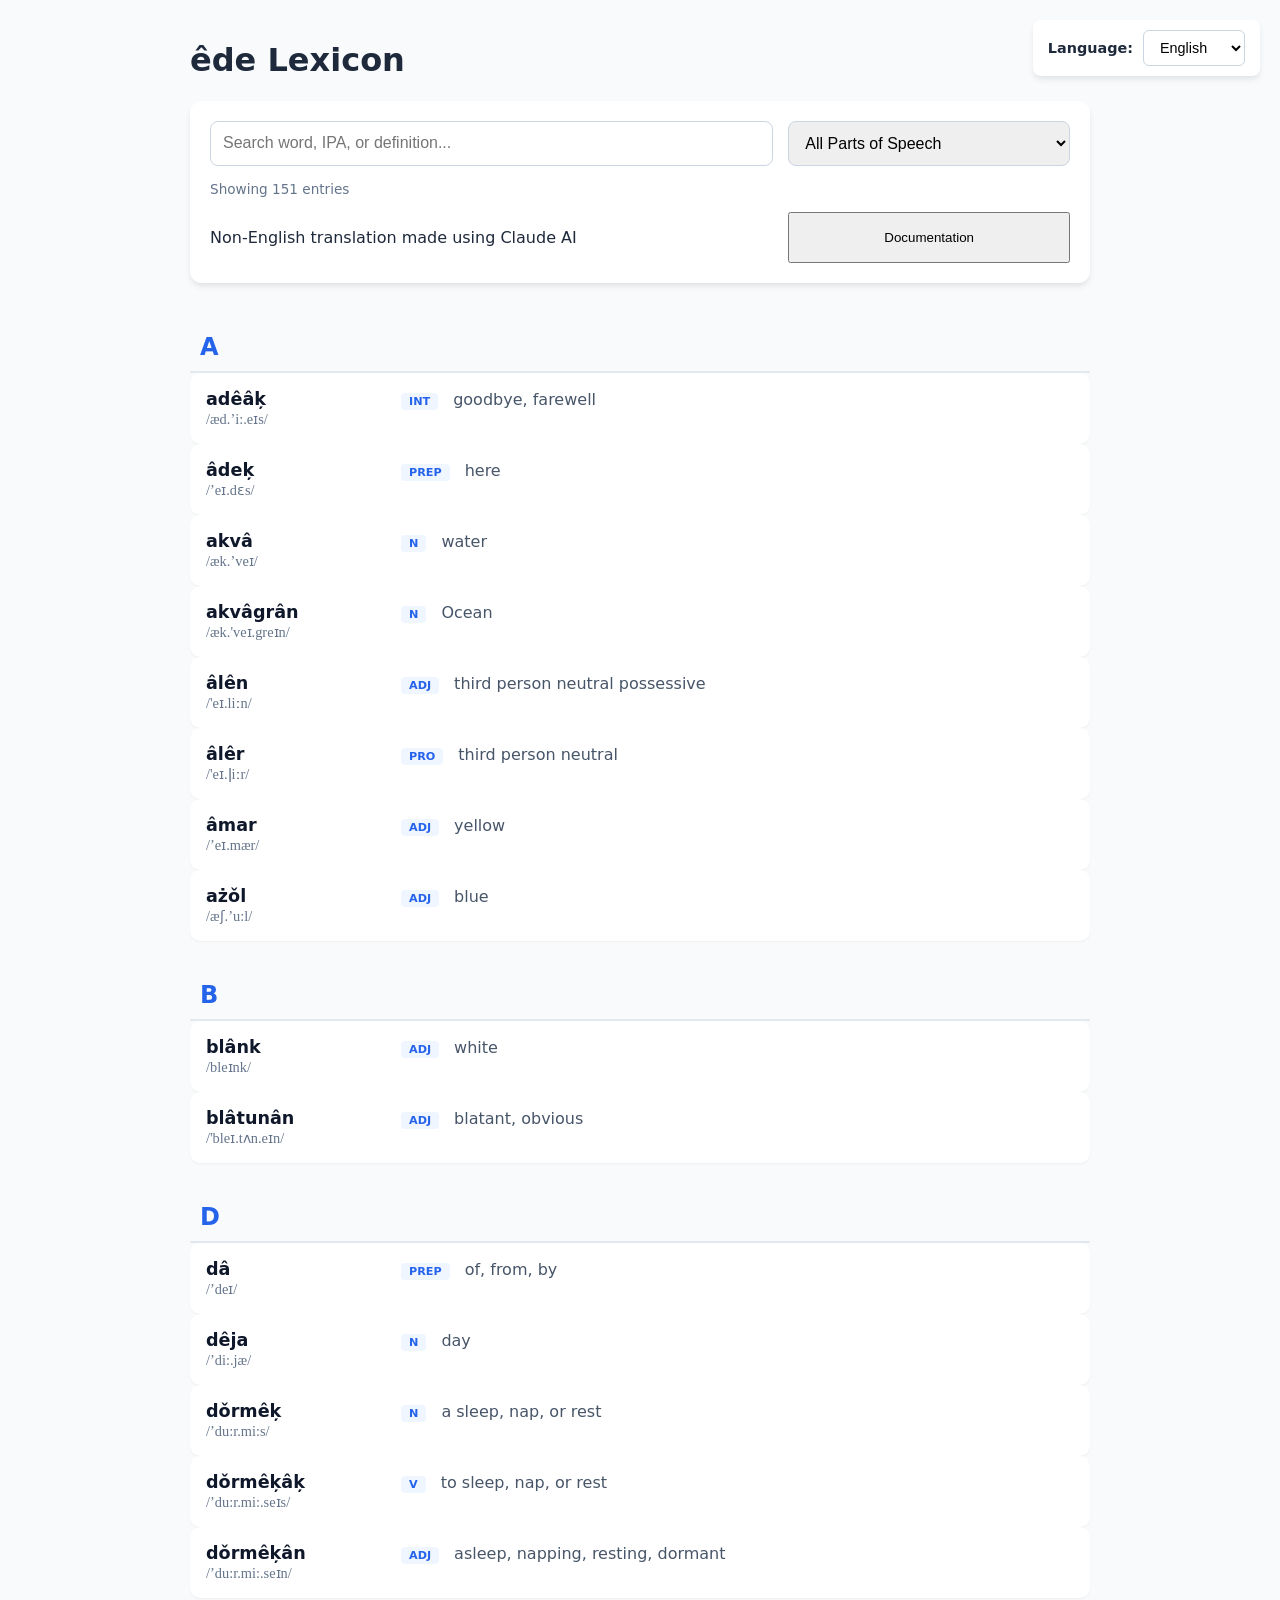
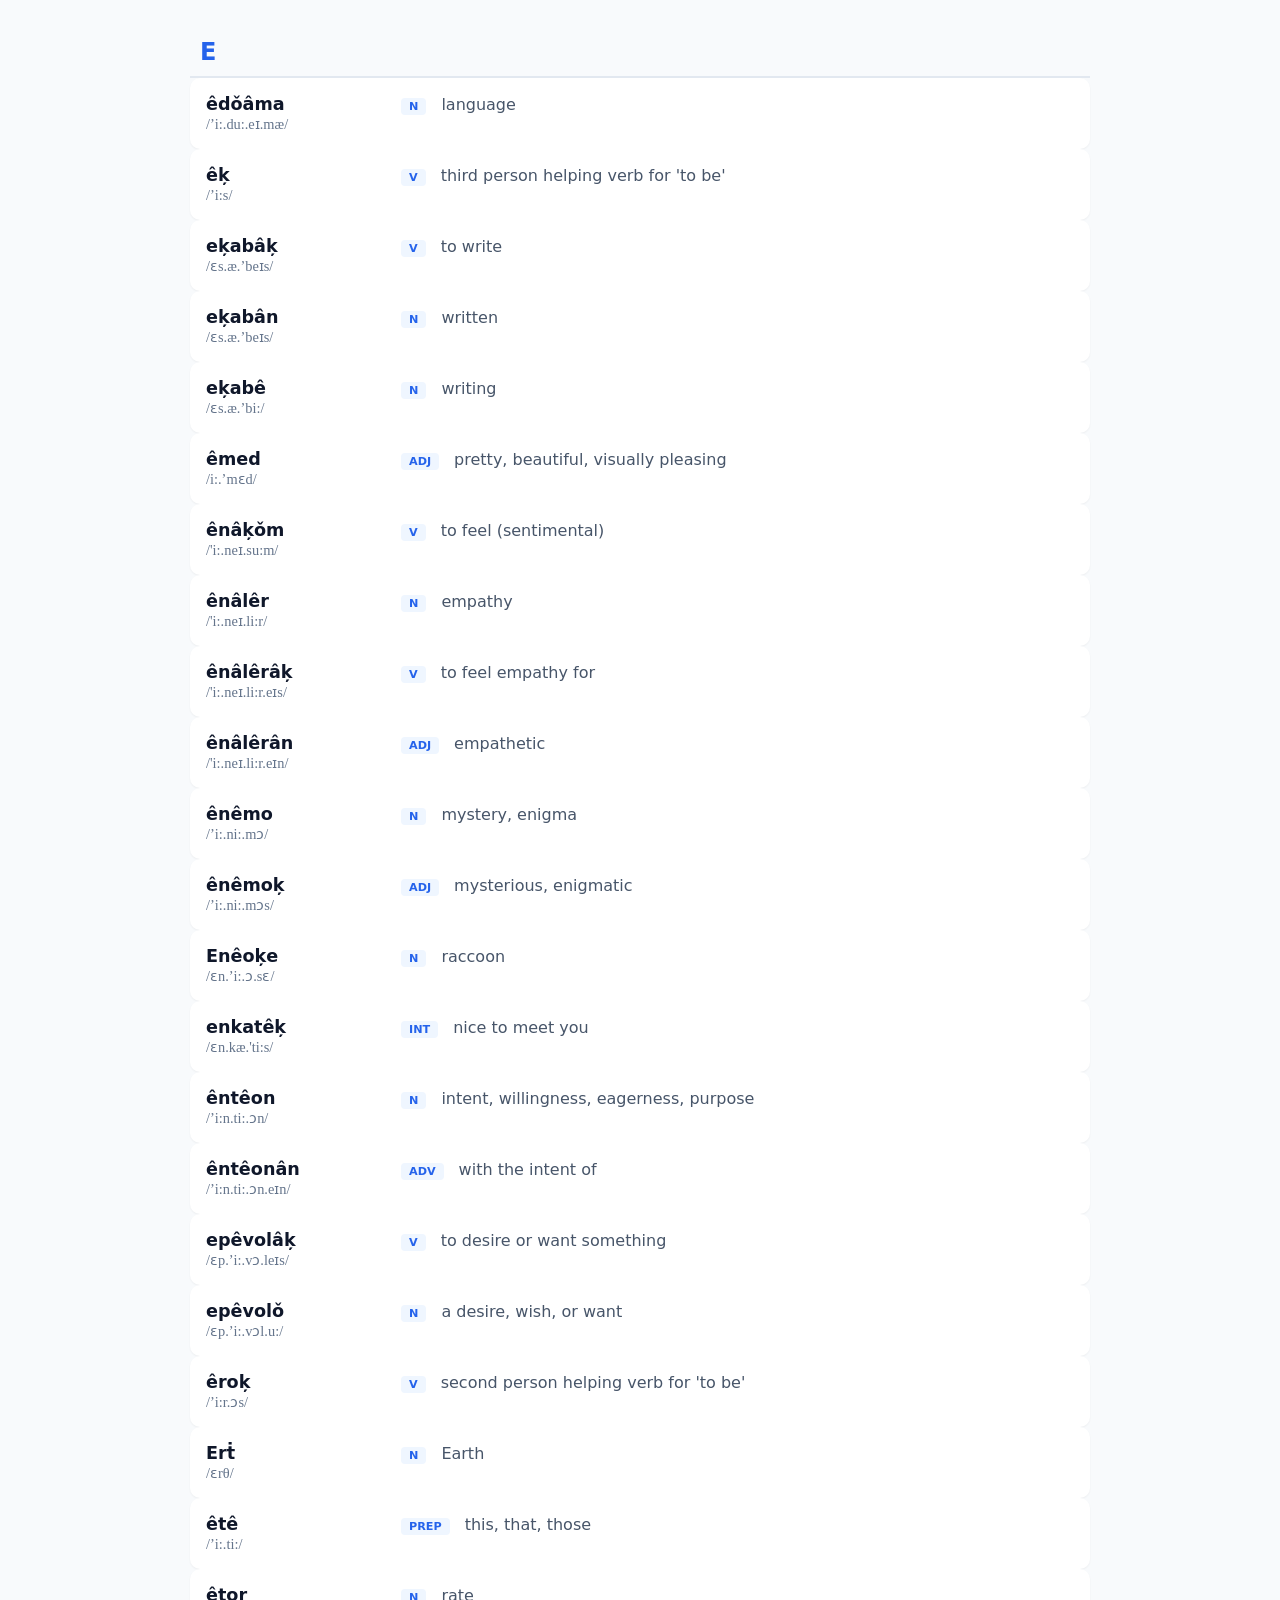
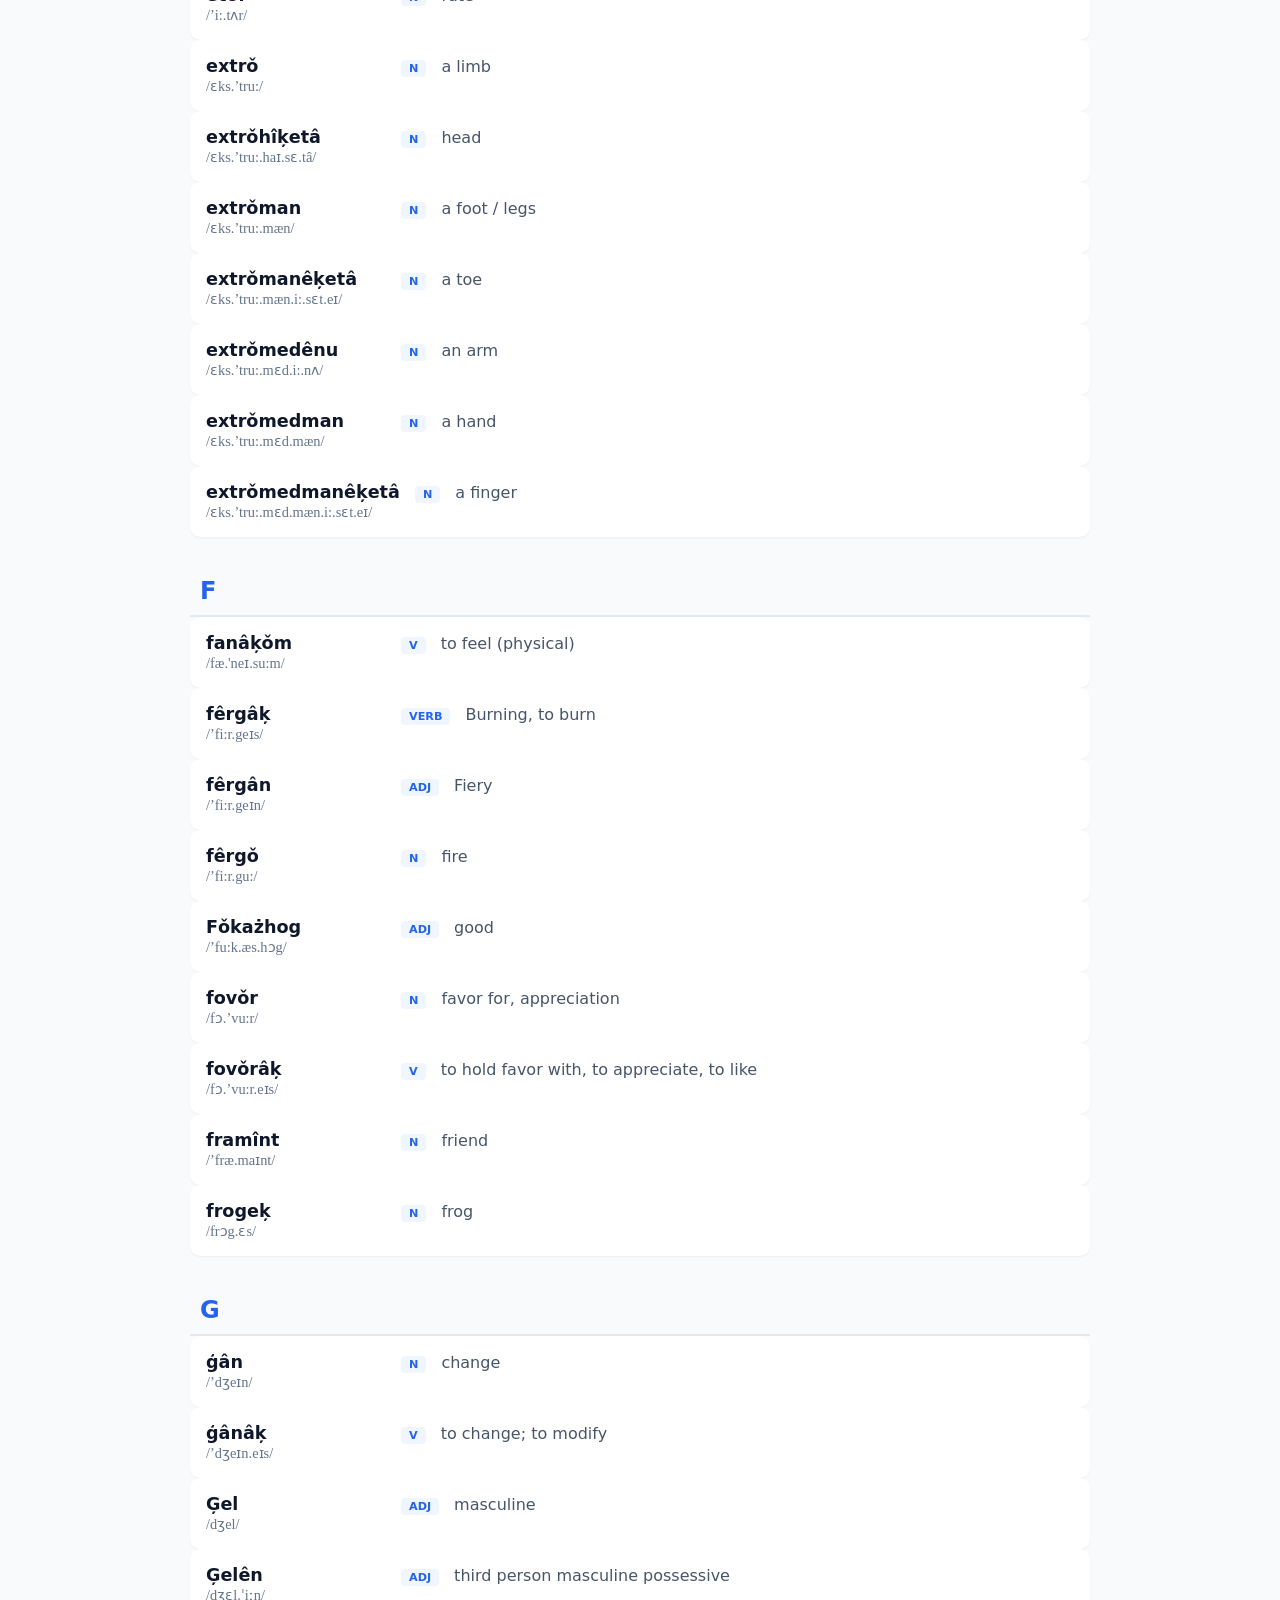
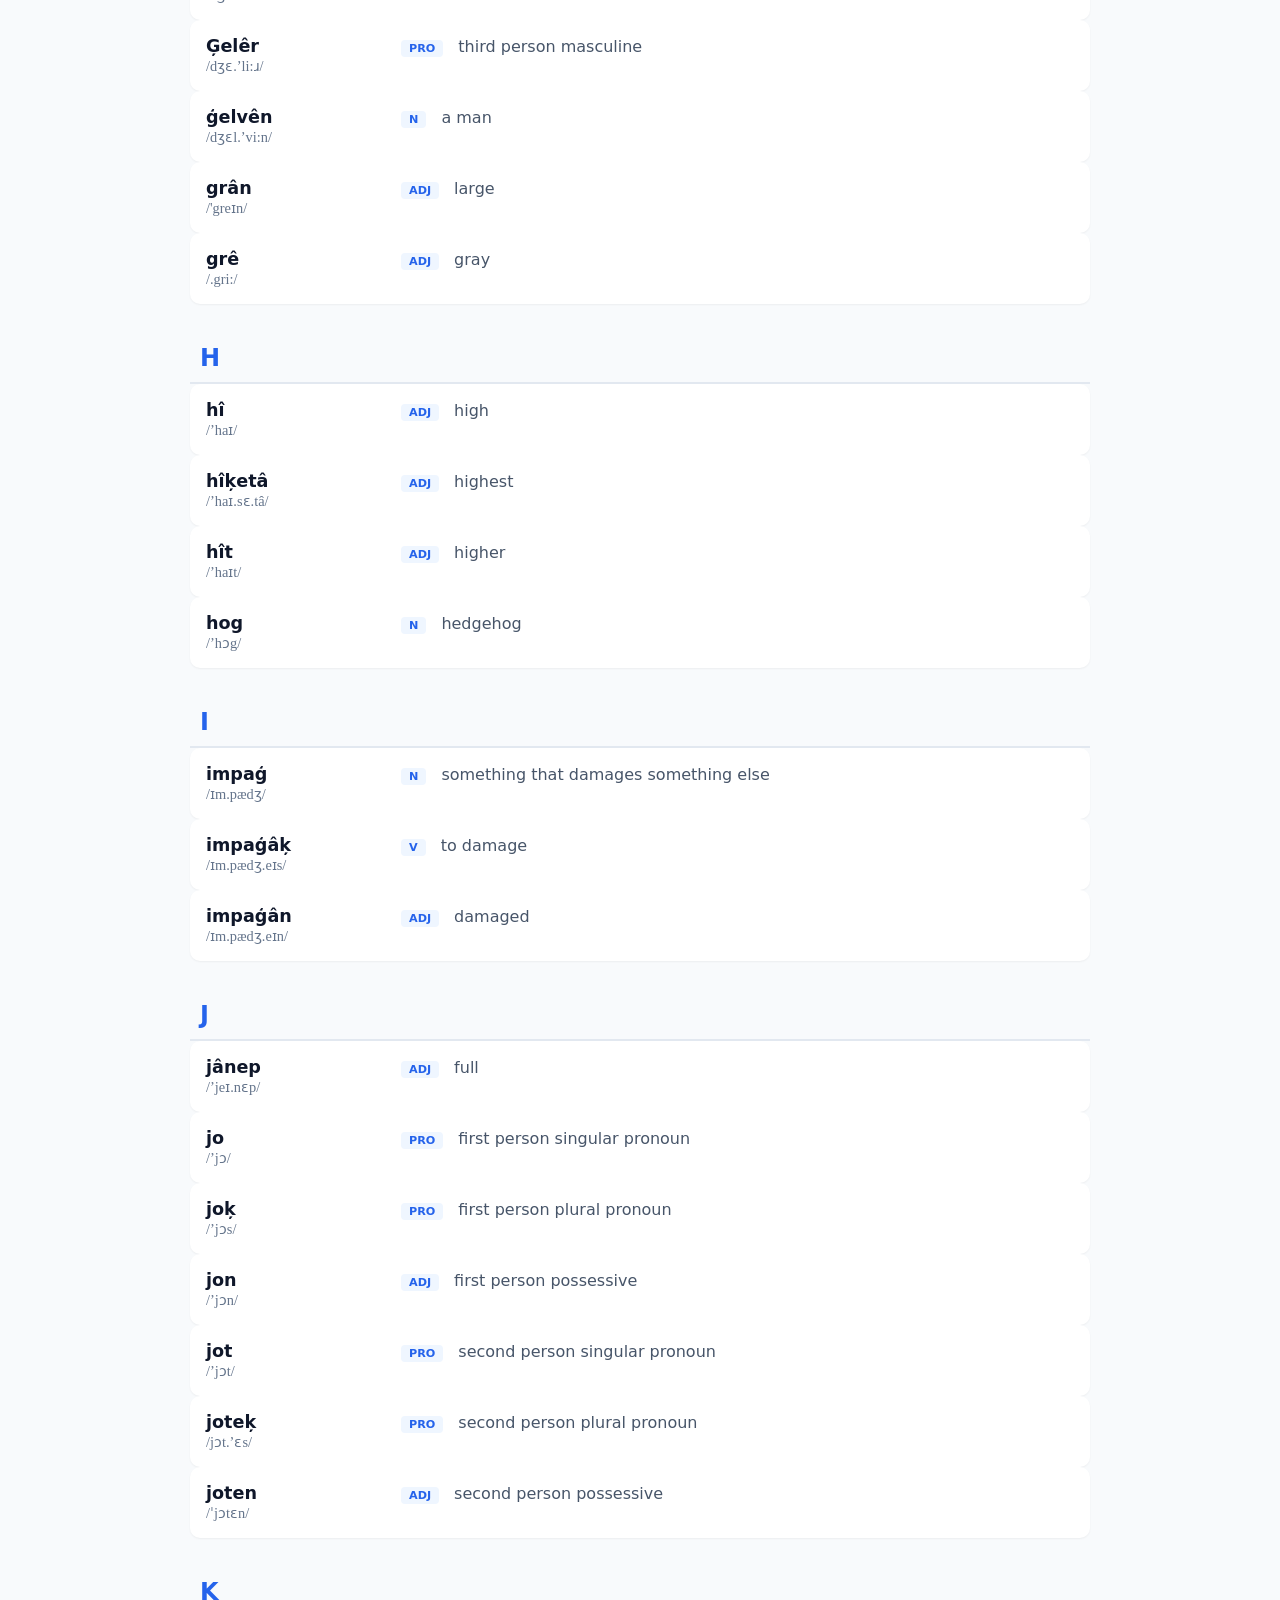
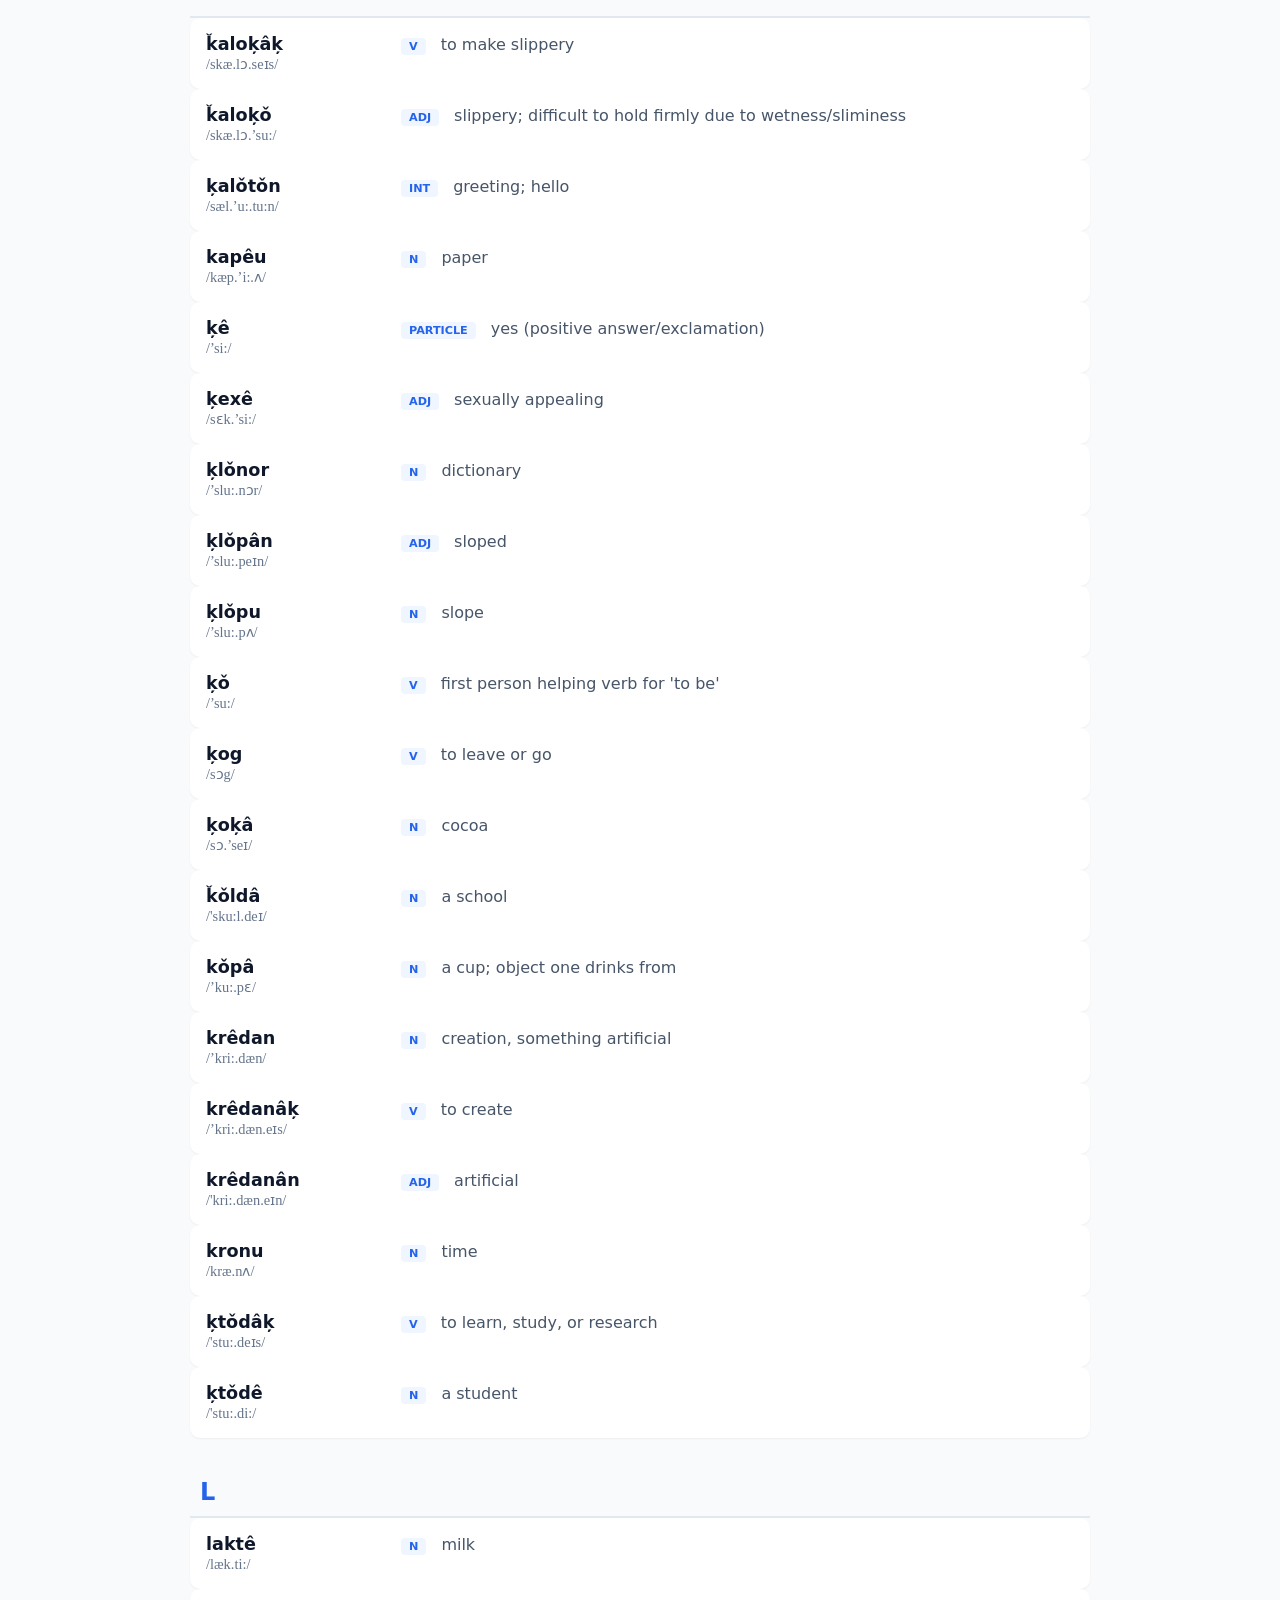
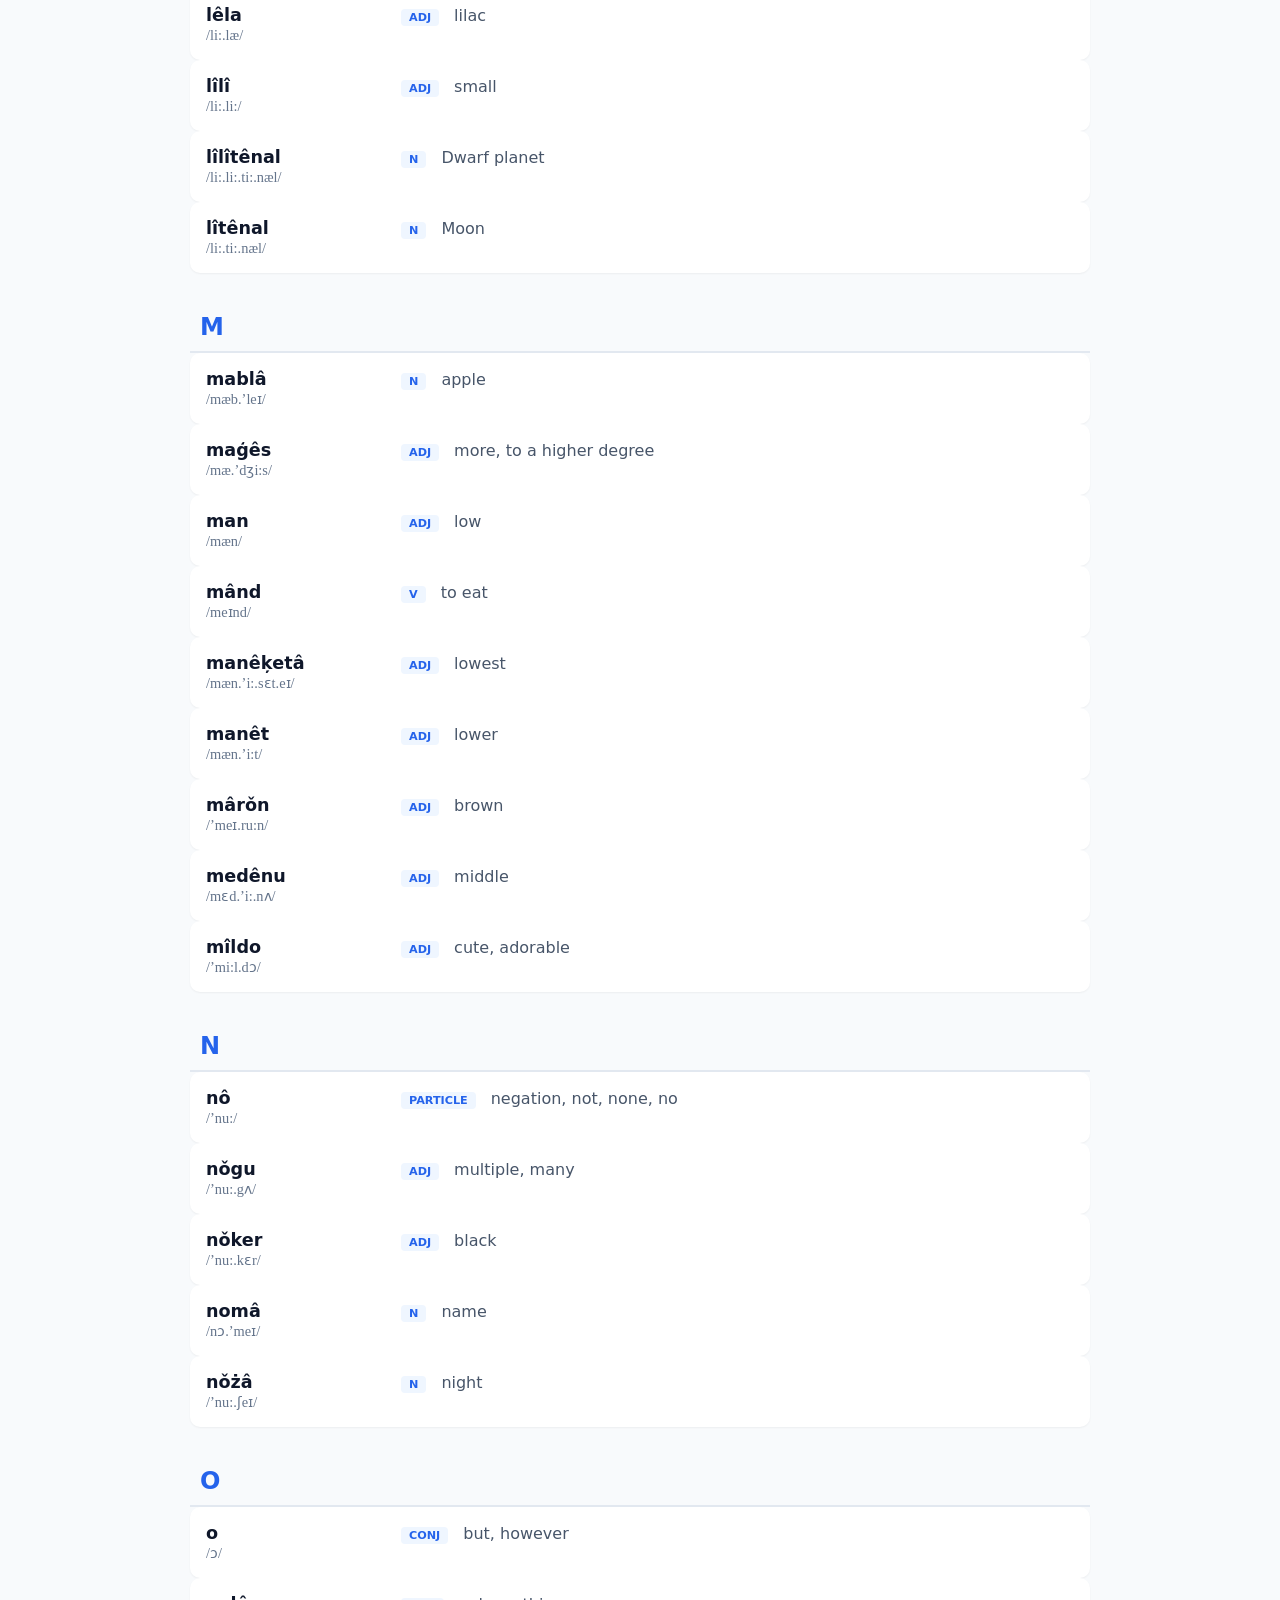
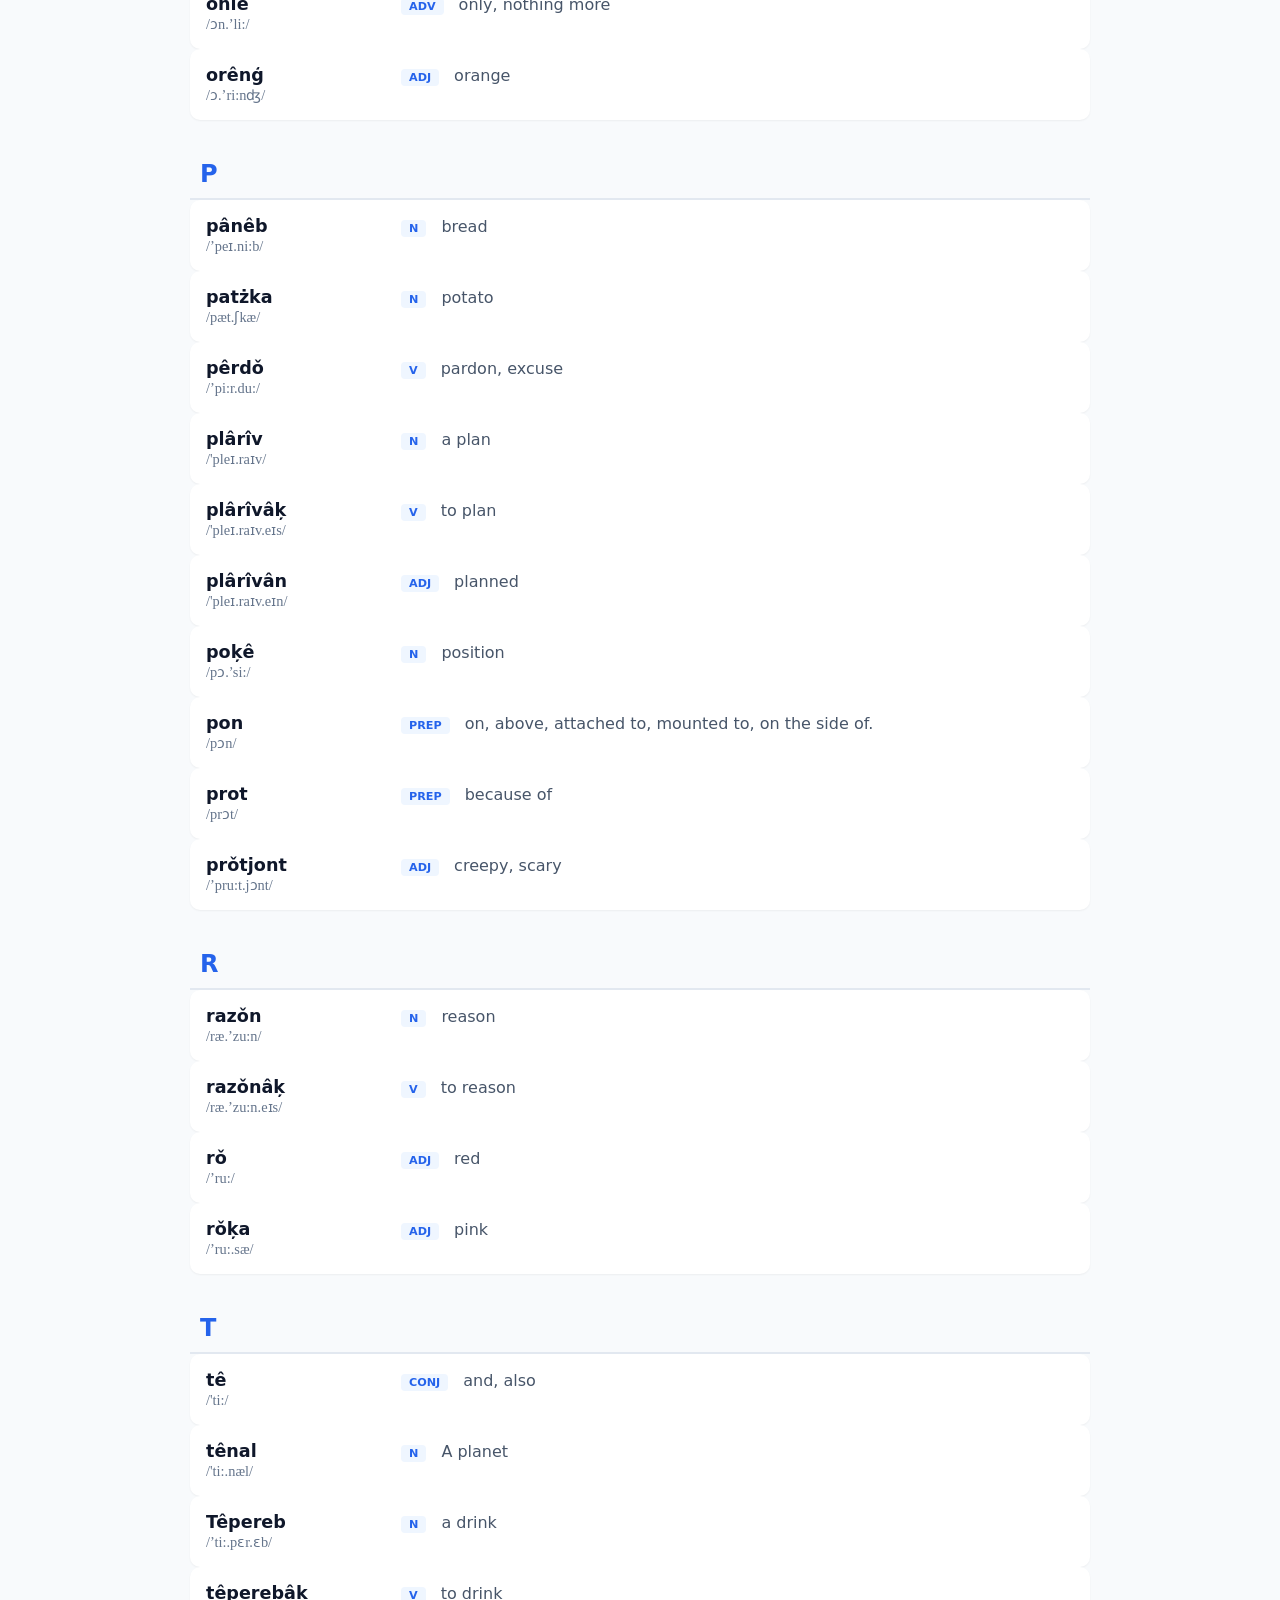
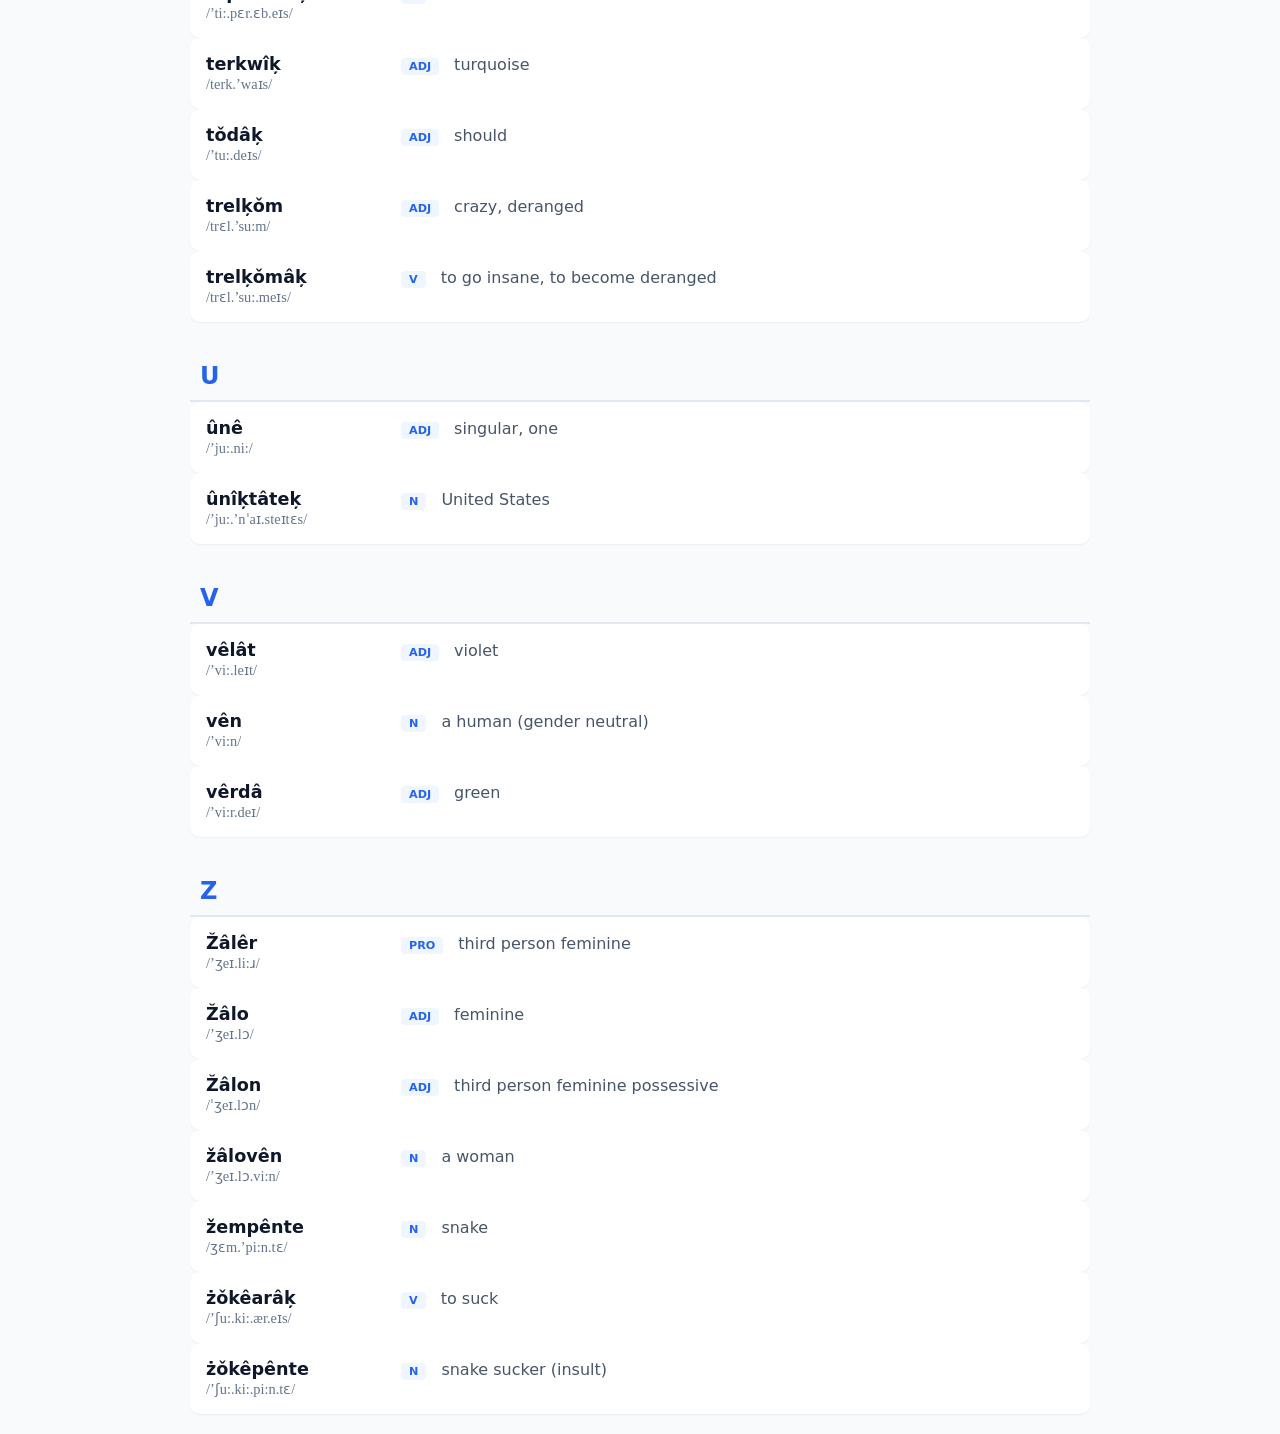
==== index.html @ b7e8ef15 "Update index.html" ====
<!DOCTYPE html>
<html lang="en">
<head>
    <meta charset="UTF-8">
    <meta name="viewport" content="width=device-width, initial-scale=1.0">
    <title>êde Dictionary</title>
    <style>
        :root {
            --primary: #2563eb;
            --bg: #f8fafc;
            --text: #1e293b;
            --ipa-color: #64748b;
        }
        body { font-family: 'Inter', system-ui, sans-serif; background: var(--bg); color: var(--text); margin: 0; padding: 20px; }
        .container { max-width: 900px; margin: 0 auto; }
        
        .lang-selector {
            position: fixed;
            top: 20px;
            right: 20px;
            z-index: 200;
            background: white;
            padding: 10px 15px;
            border-radius: 8px;
            box-shadow: 0 4px 6px -1px rgb(0 0 0 / 0.1);
            display: flex;
            align-items: center;
            gap: 10px;
        }
        
        .lang-selector label {
            font-size: 0.9rem;
            font-weight: 600;
            color: var(--text);
        }
        
        .lang-selector select {
            padding: 8px 12px;
            border: 1px solid #cbd5e1;
            border-radius: 6px;
            font-size: 0.9rem;
            cursor: pointer;
            background: white;
        }
        
        .controls { 
            background: white; padding: 20px; border-radius: 12px; 
            box-shadow: 0 4px 6px -1px rgb(0 0 0 / 0.1); 
            position: sticky; top: 20px; z-index: 100;
            display: grid; grid-template-columns: 2fr 1fr; gap: 15px;
            margin-bottom: 30px;
        }

        input, select { 
            padding: 12px; border: 1px solid #cbd5e1; border-radius: 8px; font-size: 1rem;
        }

        .letter-header { 
            font-size: 1.5rem; font-weight: 800; color: var(--primary); 
            padding: 20px 0 10px 10px; border-bottom: 2px solid #e2e8f0; margin-top: 20px;
        }

        .dictionary-list { display: grid; gap: 10px; margin-top: 10px; }
        
        .entry { 
            background: white; padding: 16px; border-radius: 10px; 
            display: flex; align-items: baseline; gap: 15px;
            box-shadow: 0 1px 2px rgba(0,0,0,0.05);
        }
        .word-box { min-width: 180px; }
        .word { font-weight: 700; font-size: 1.1rem; color: #0f172a; display: block; }
        .ipa { font-size: 0.9rem; color: var(--ipa-color); font-family: 'Charis SIL', serif; }
        
        .pos { 
            font-size: 0.7rem; font-weight: 700; text-transform: uppercase;
            background: #eff6ff; color: var(--primary); 
            padding: 2px 8px; border-radius: 4px; white-space: nowrap;
        }
        .meaning { color: #475569; flex: 1; }
        .stats { grid-column: span 2; font-size: 0.85rem; color: #64748b; }
        
        .loading {
            text-align: center;
            padding: 40px;
            color: var(--ipa-color);
        }
        
        .error {
            background: #fee2e2;
            color: #991b1b;
            padding: 16px;
            border-radius: 8px;
            margin: 20px 0;
        }

        @media (max-width: 700px) {
            .controls { grid-template-columns: 1fr; }
            .entry { flex-direction: column; gap: 6px; }
            .word-box { min-width: auto; }
            .lang-selector {
                position: static;
                margin-bottom: 20px;
                justify-content: center;
            }
        }
    </style>
</head>
<body>

<div class="lang-selector">
    <label for="langSelect">Language:</label>
    <select id="langSelect">
        <option value="en">English</option>
        <option value="es">Español</option>
        <option value="fr">Français</option>
        <option value="de">Dutch</option>
    </select>
</div>

<div class="container">
    <header><h1>êde Lexicon</h1></header>
    <div class="controls">
        <input type="text" id="searchInput" placeholder="Search word, IPA, or definition...">
        <select id="posFilter">
            <option value="all">All Parts of Speech</option>
        </select>
        <div class="stats" id="stats">Total Words: 0</div>
        <div><p>Non-English translation made using Claude AI</p></div>
        <button onclick="window.location.href='êde.pdf'">Documentation</button>
    </div>

    <div id="dictionaryDisplay"></div>
</div>

<script>
    let dictionaryData = {};
    let currentLanguage = 'en';

    // Language file configuration
    const languageFiles = {
        'en': 'dictionary-en.json',
        'es': 'dictionary-es.json',
        'fr': 'dictionary-fr.json',
        'de': 'dictionary-de.json'
    };

    function normalize(str) {
        return str.toLowerCase().normalize("NFD").replace(/[\u0300-\u036f]/g, "")
                  .replace(/ķ/g, 'k').replace(/ż/g, 'z').replace(/ģ/g, 'g')
                  .replace(/ž/g, 'z').replace(/ǩ/g, 'k').replace(/â/g, 'a');
    }

    async function loadLanguage(lang) {
        const display = document.getElementById('dictionaryDisplay');
        display.innerHTML = '<div class="loading">Loading dictionary...</div>';
        
        try {
            const response = await fetch(languageFiles[lang]);
            if (!response.ok) {
                throw new Error(`Failed to load ${lang} dictionary`);
            }
            dictionaryData = await response.json();
            currentLanguage = lang;
            init();
        } catch (error) {
            display.innerHTML = `<div class="error">Error loading dictionary: ${error.message}<br>Make sure ${languageFiles[lang]} exists in the same directory.</div>`;
            console.error('Dictionary load error:', error);
        }
    }

    function init() {
        const posFilter = document.getElementById('posFilter');
        posFilter.innerHTML = '<option value="all">All Parts of Speech</option>';
        
        const poses = [...new Set(Object.values(dictionaryData).map(e => e.pos))].sort();
        poses.forEach(pos => {
            const opt = document.createElement('option');
            opt.value = pos; 
            opt.textContent = pos;
            posFilter.appendChild(opt);
        });
        render();
    }

    function render() {
        const query = normalize(document.getElementById('searchInput').value);
        const filter = document.getElementById('posFilter').value;
        const display = document.getElementById('dictionaryDisplay');
        display.innerHTML = '';

        const keys = Object.keys(dictionaryData).filter(word => {
            const entry = dictionaryData[word];
            const matchesSearch = normalize(word).includes(query) || 
                                 normalize(entry.meaning).includes(query) || 
                                 entry.ipa.includes(query);
            const matchesPos = filter === 'all' || entry.pos === filter;
            return matchesSearch && matchesPos;
        }).sort((a, b) => normalize(a).localeCompare(normalize(b)));

        document.getElementById('stats').textContent = `Showing ${keys.length} entries`;

        let currentLetter = '';
        keys.forEach(word => {
            const normWord = normalize(word);
            const firstLetter = (normWord.charAt(0) || '?').toUpperCase();
            
            if (firstLetter !== currentLetter) {
                currentLetter = firstLetter;
                const h = document.createElement('div');
                h.className = 'letter-header'; 
                h.textContent = currentLetter;
                display.appendChild(h);
            }

            const entry = dictionaryData[word];
            const div = document.createElement('div');
            div.className = 'entry';
            div.innerHTML = `
                <div class="word-box">
                    <span class="word">${word}</span>
                    <span class="ipa">${entry.ipa}</span>
                </div>
                <span class="pos">${entry.pos}</span>
                <span class="meaning">${entry.meaning}</span>
            `;
            display.appendChild(div);
        });
    }

    document.getElementById('searchInput').addEventListener('input', render);
    document.getElementById('posFilter').addEventListener('change', render);
    document.getElementById('langSelect').addEventListener('change', (e) => {
        loadLanguage(e.target.value);
    });

    window.onload = () => loadLanguage('en');
</script>
</body>
</html>
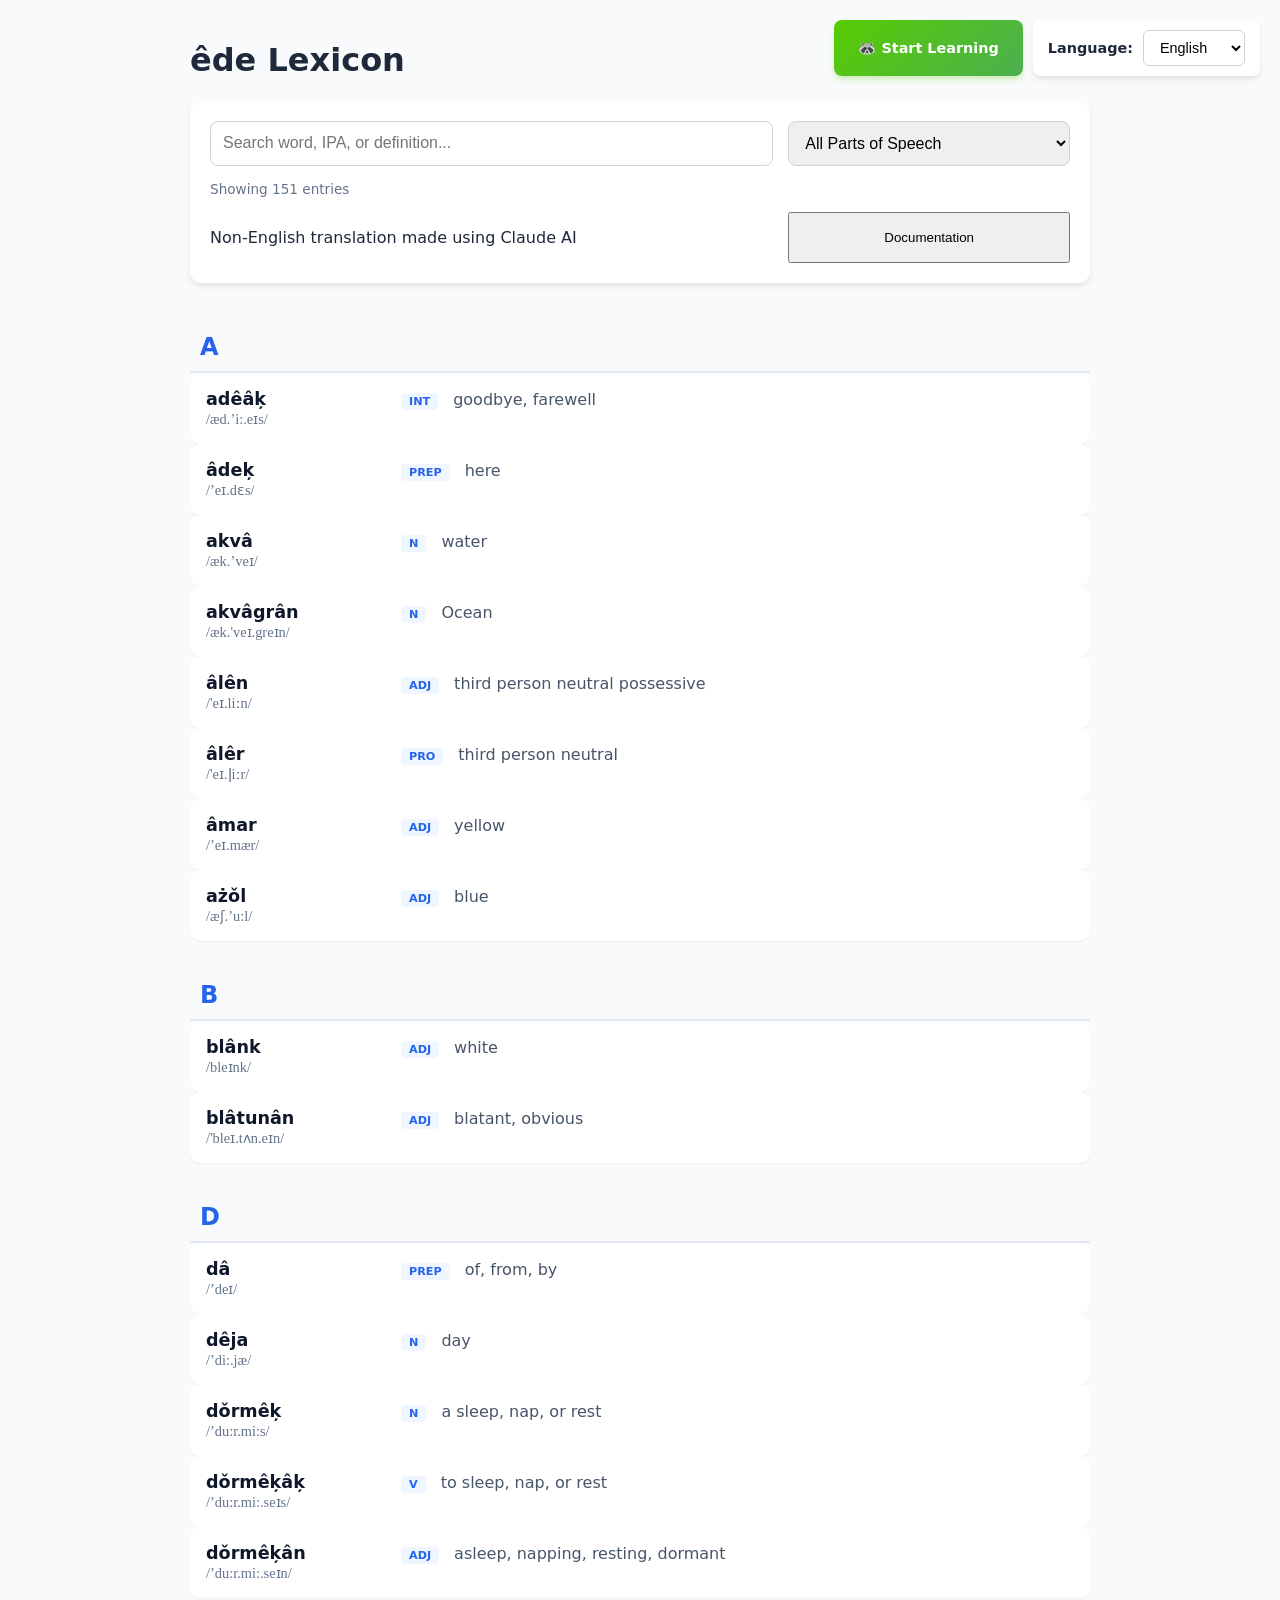
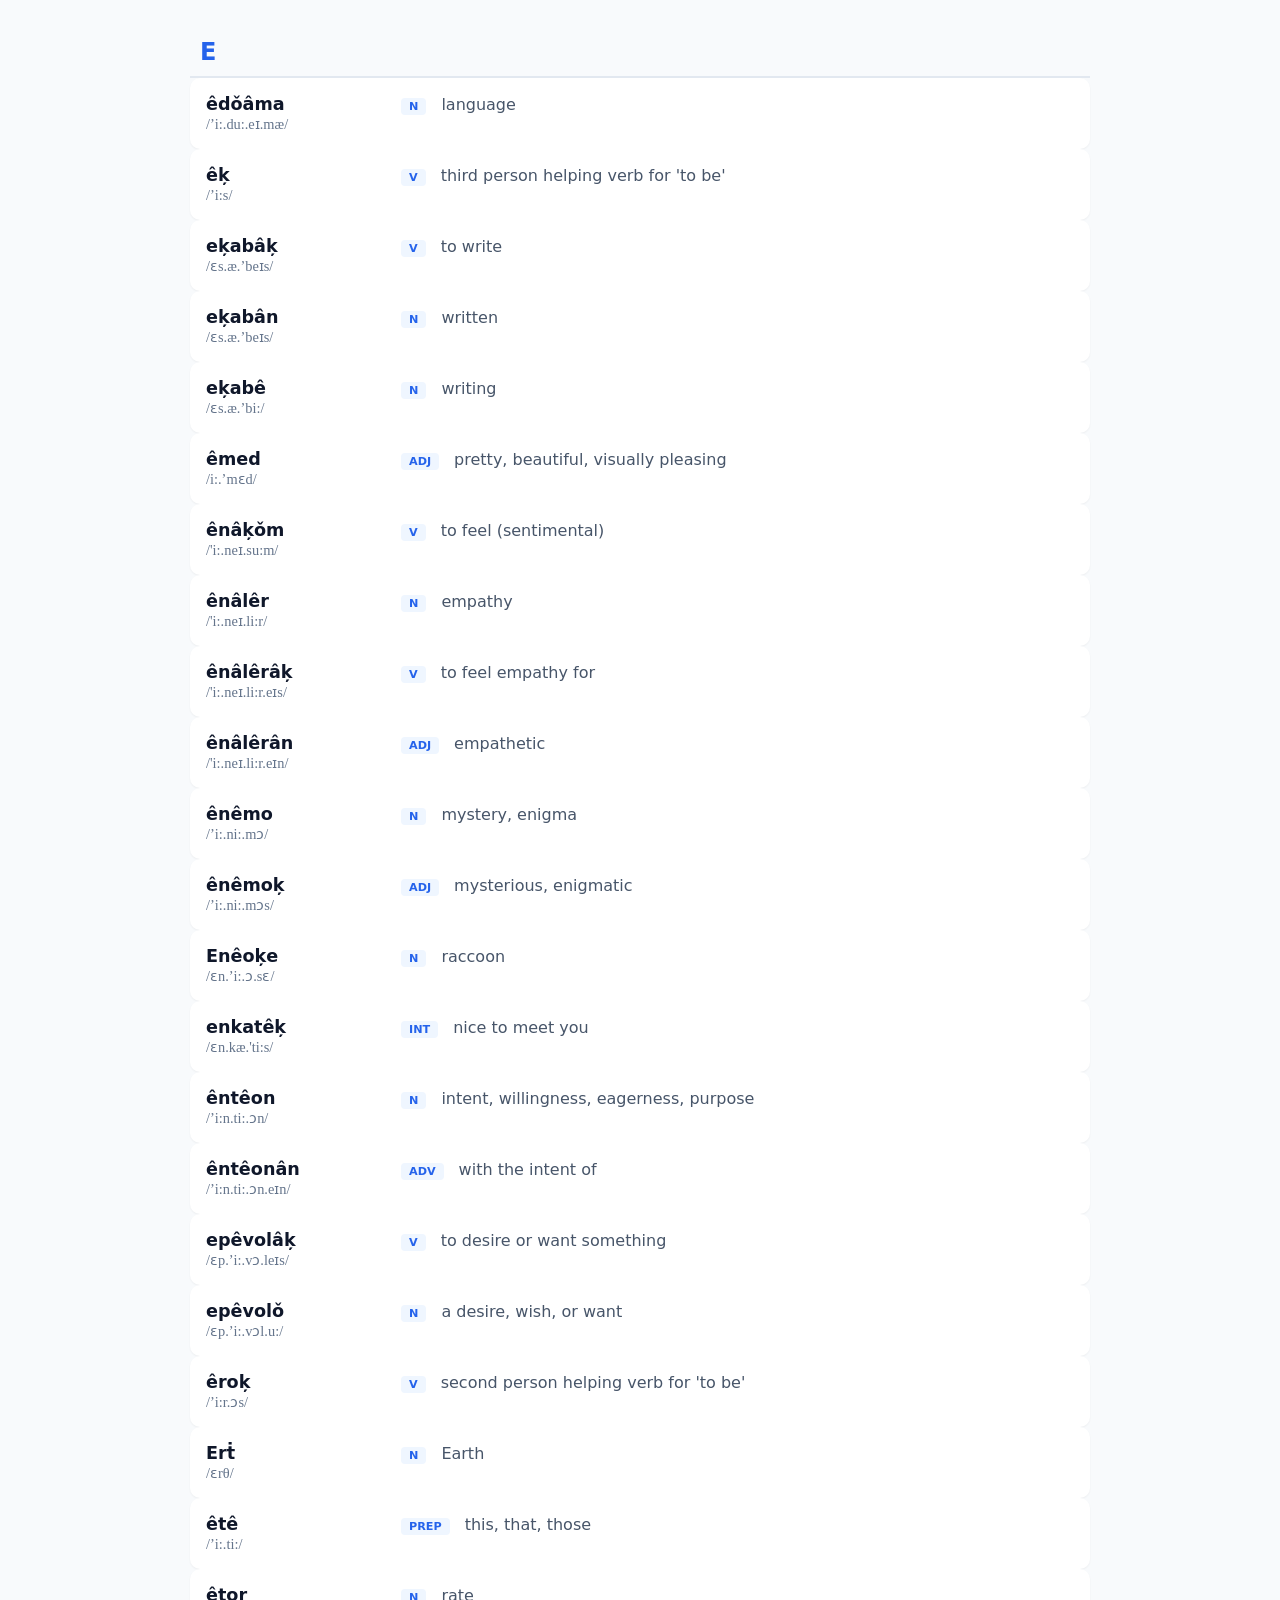
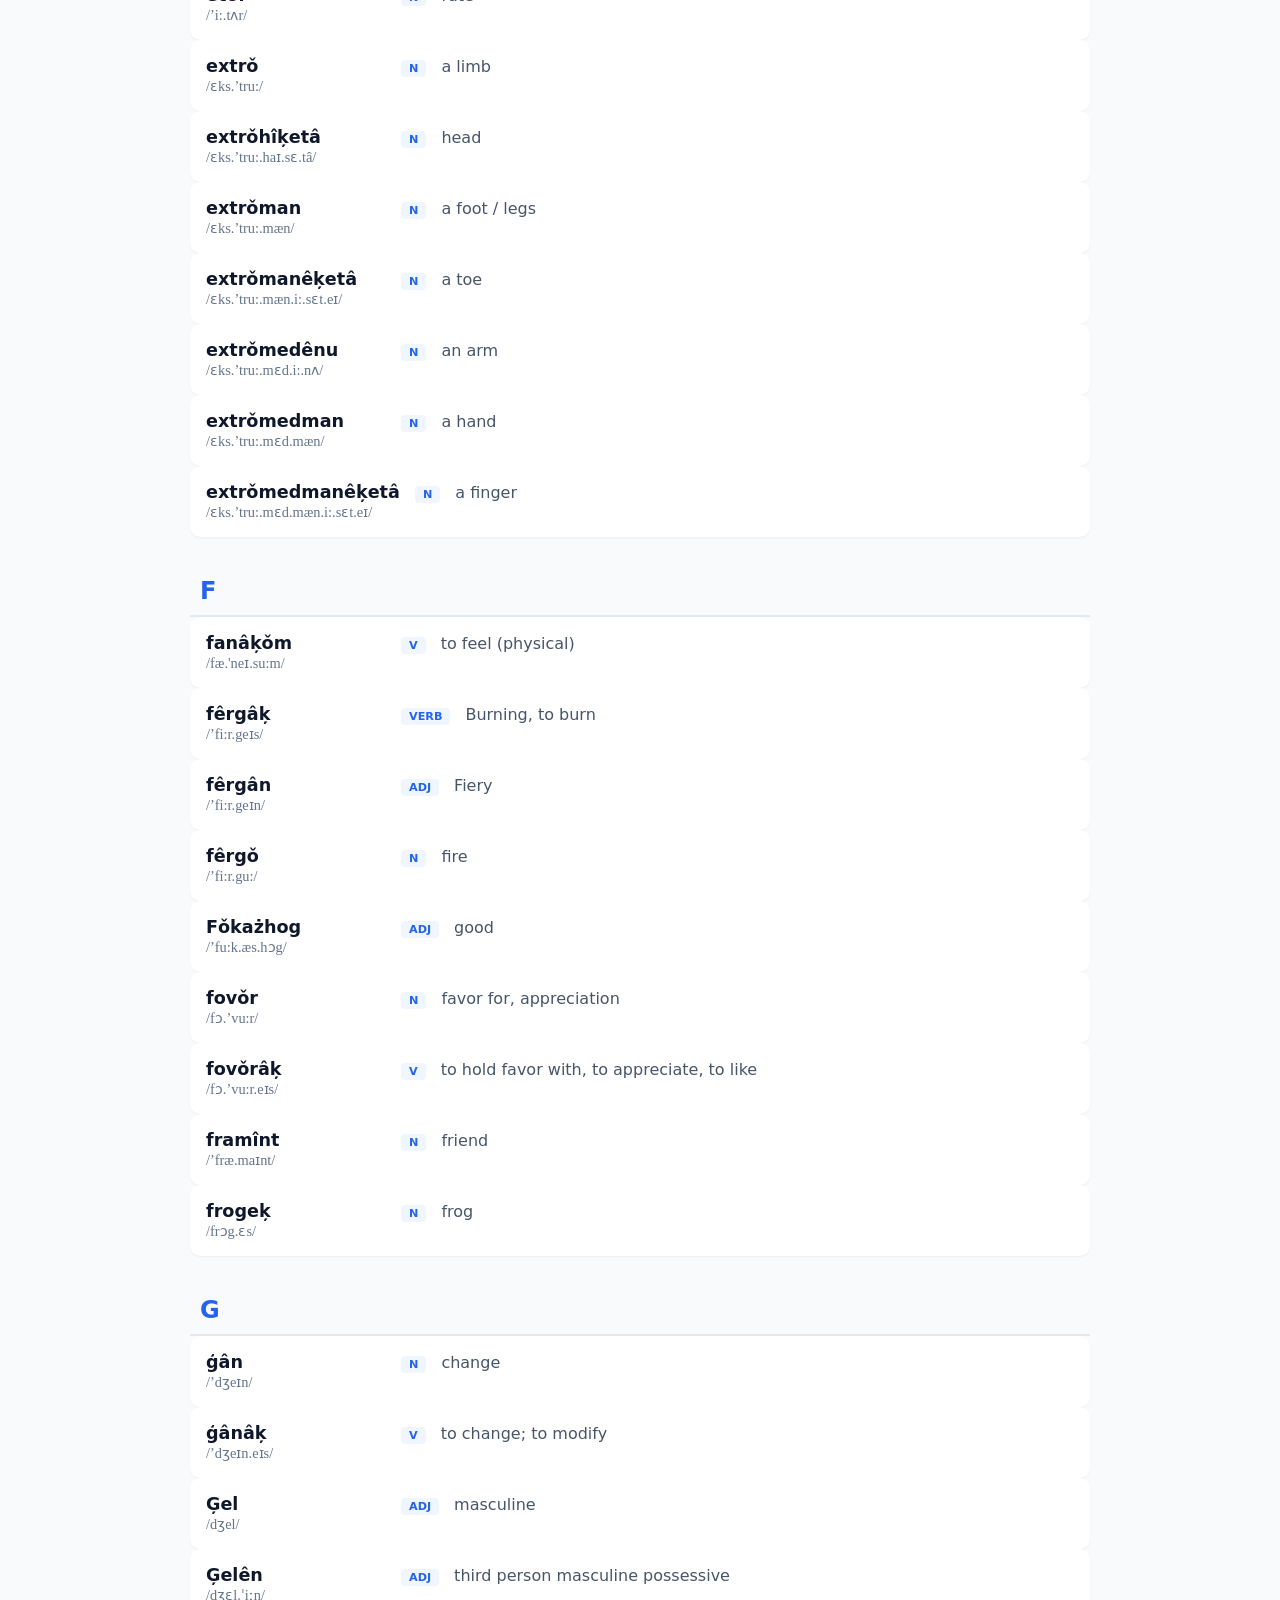
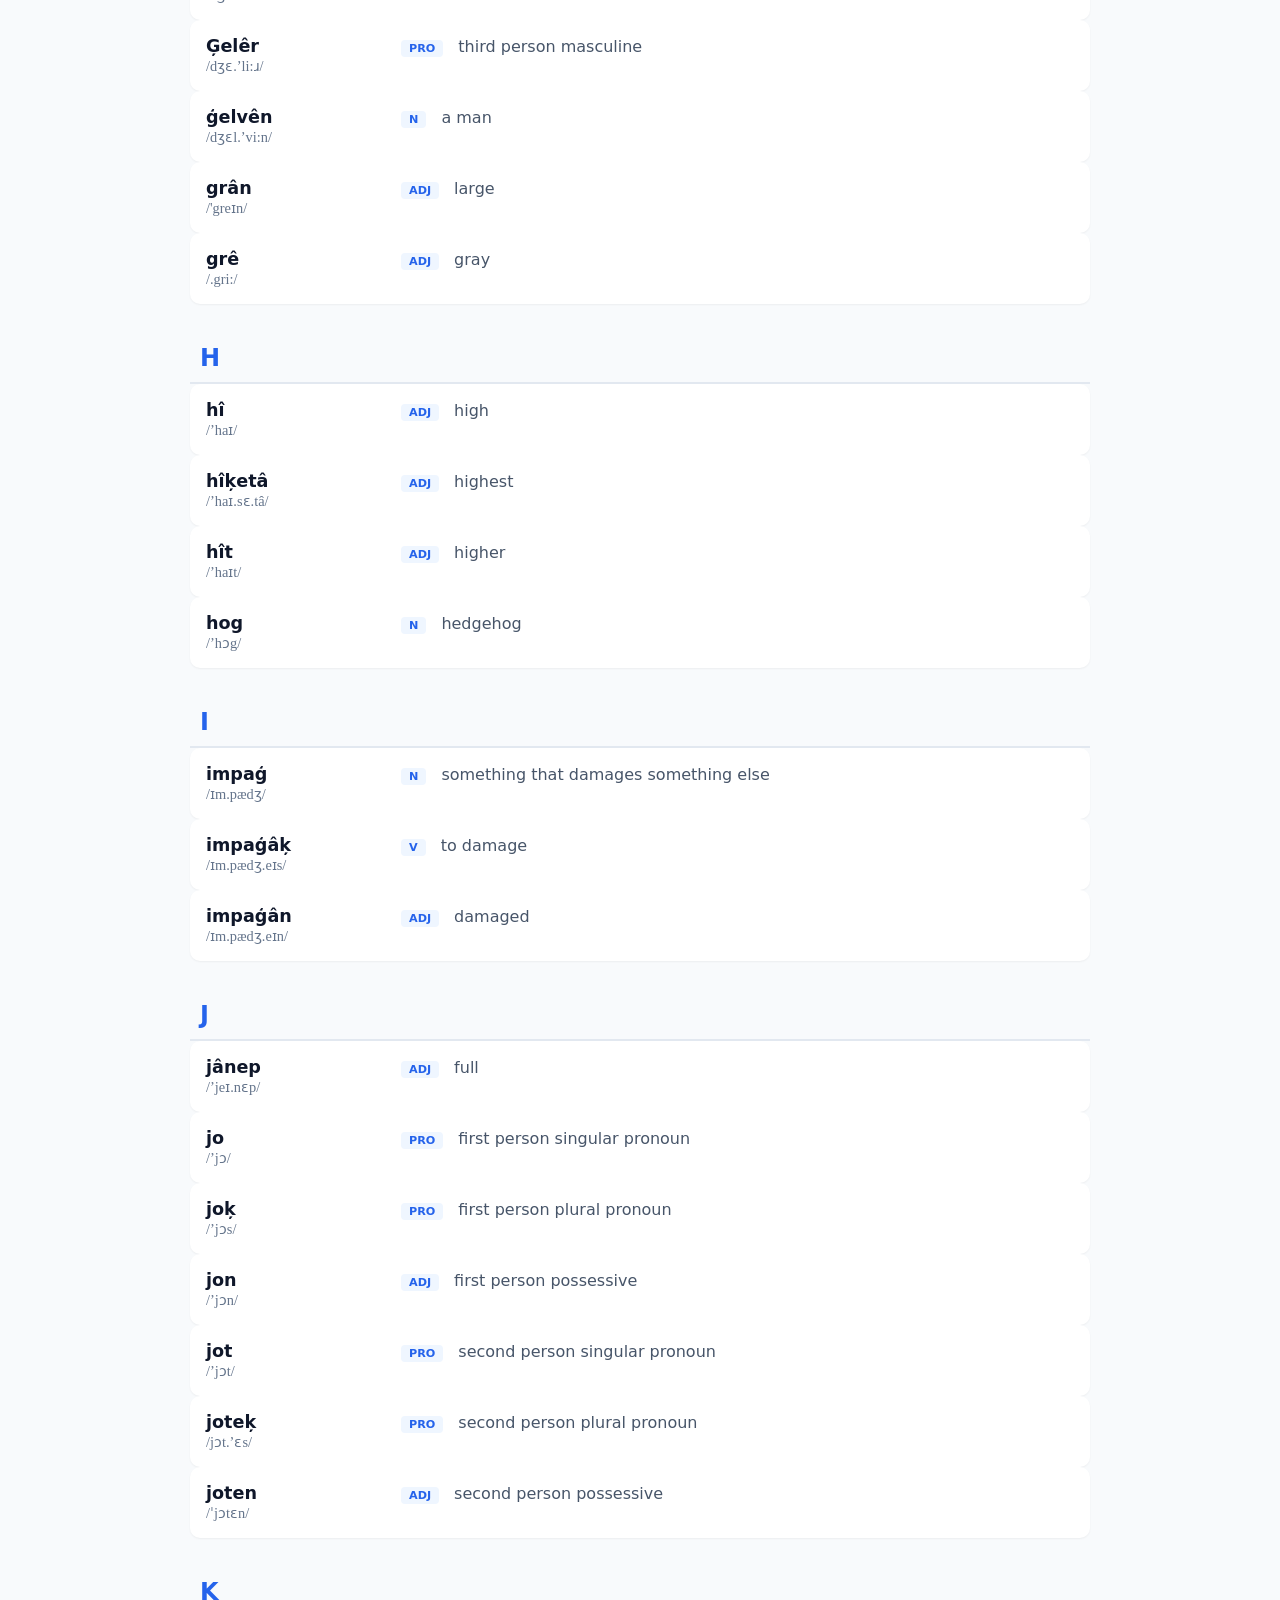
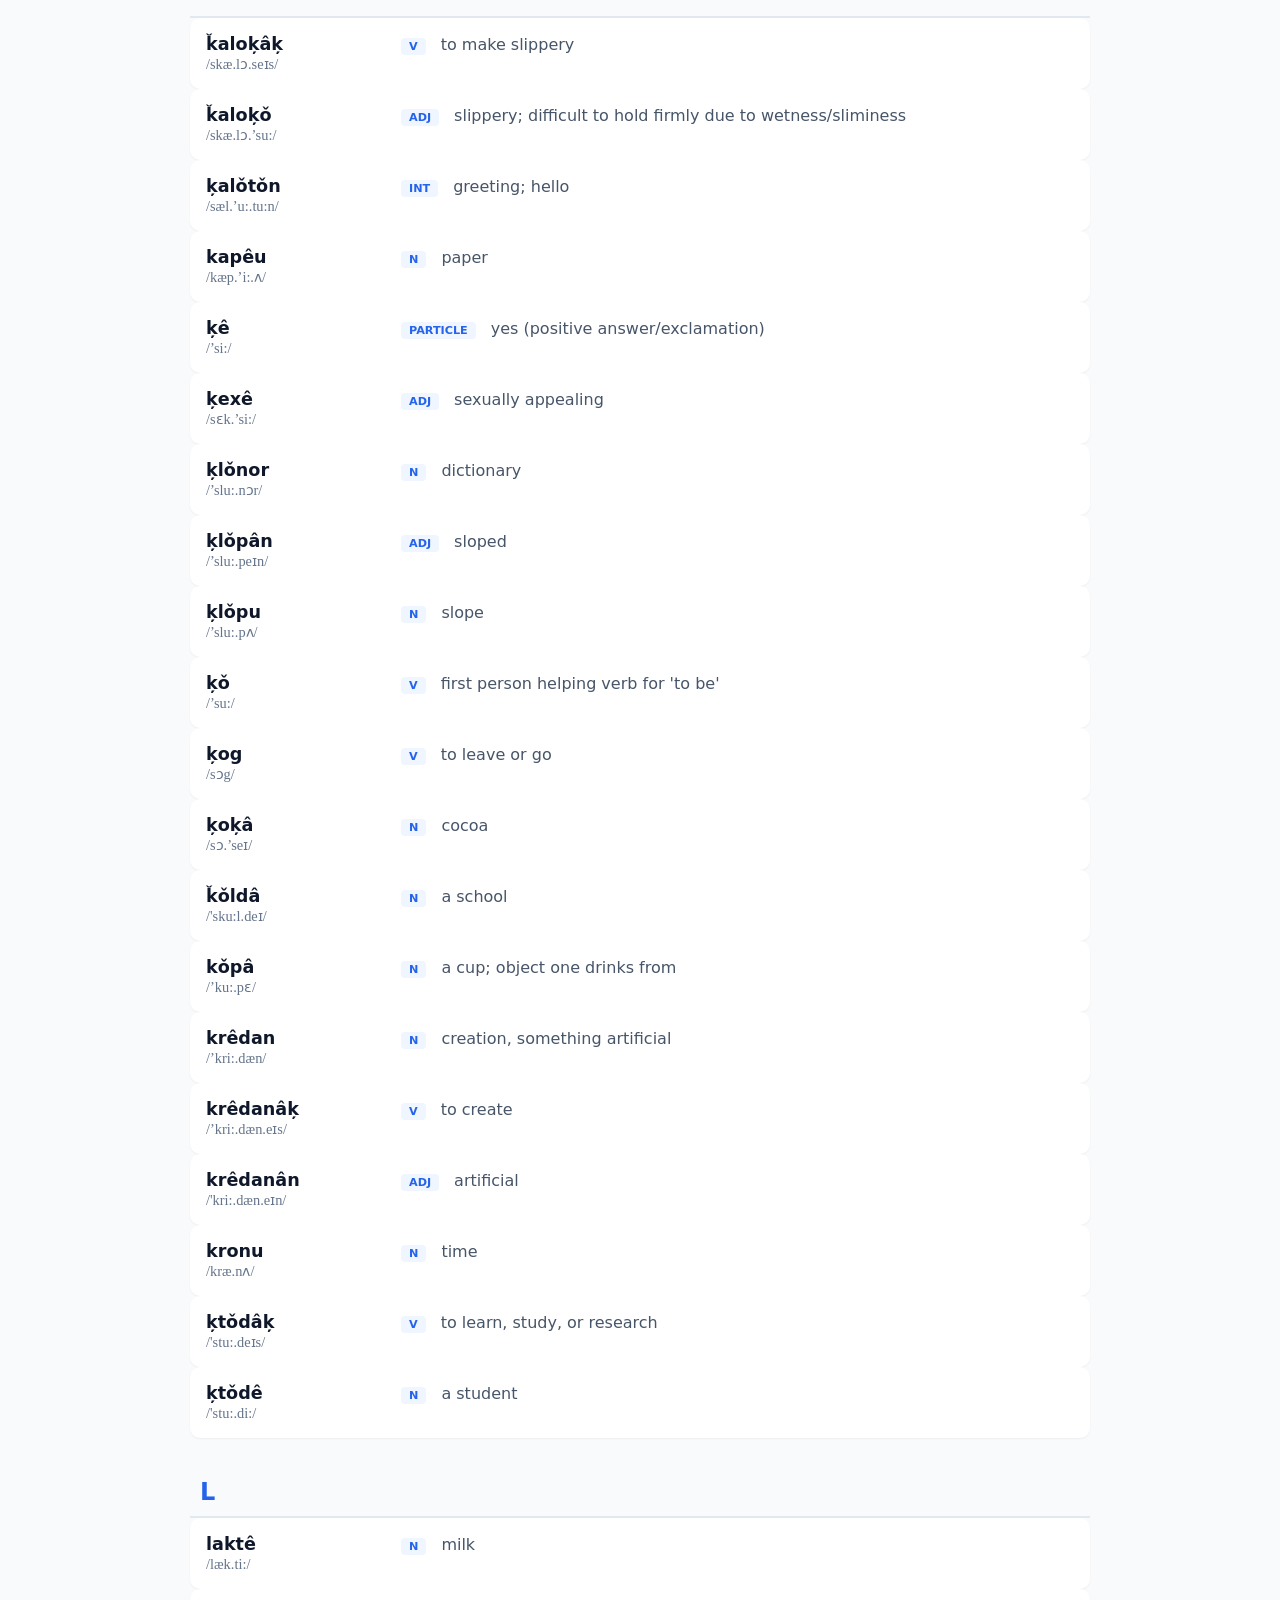
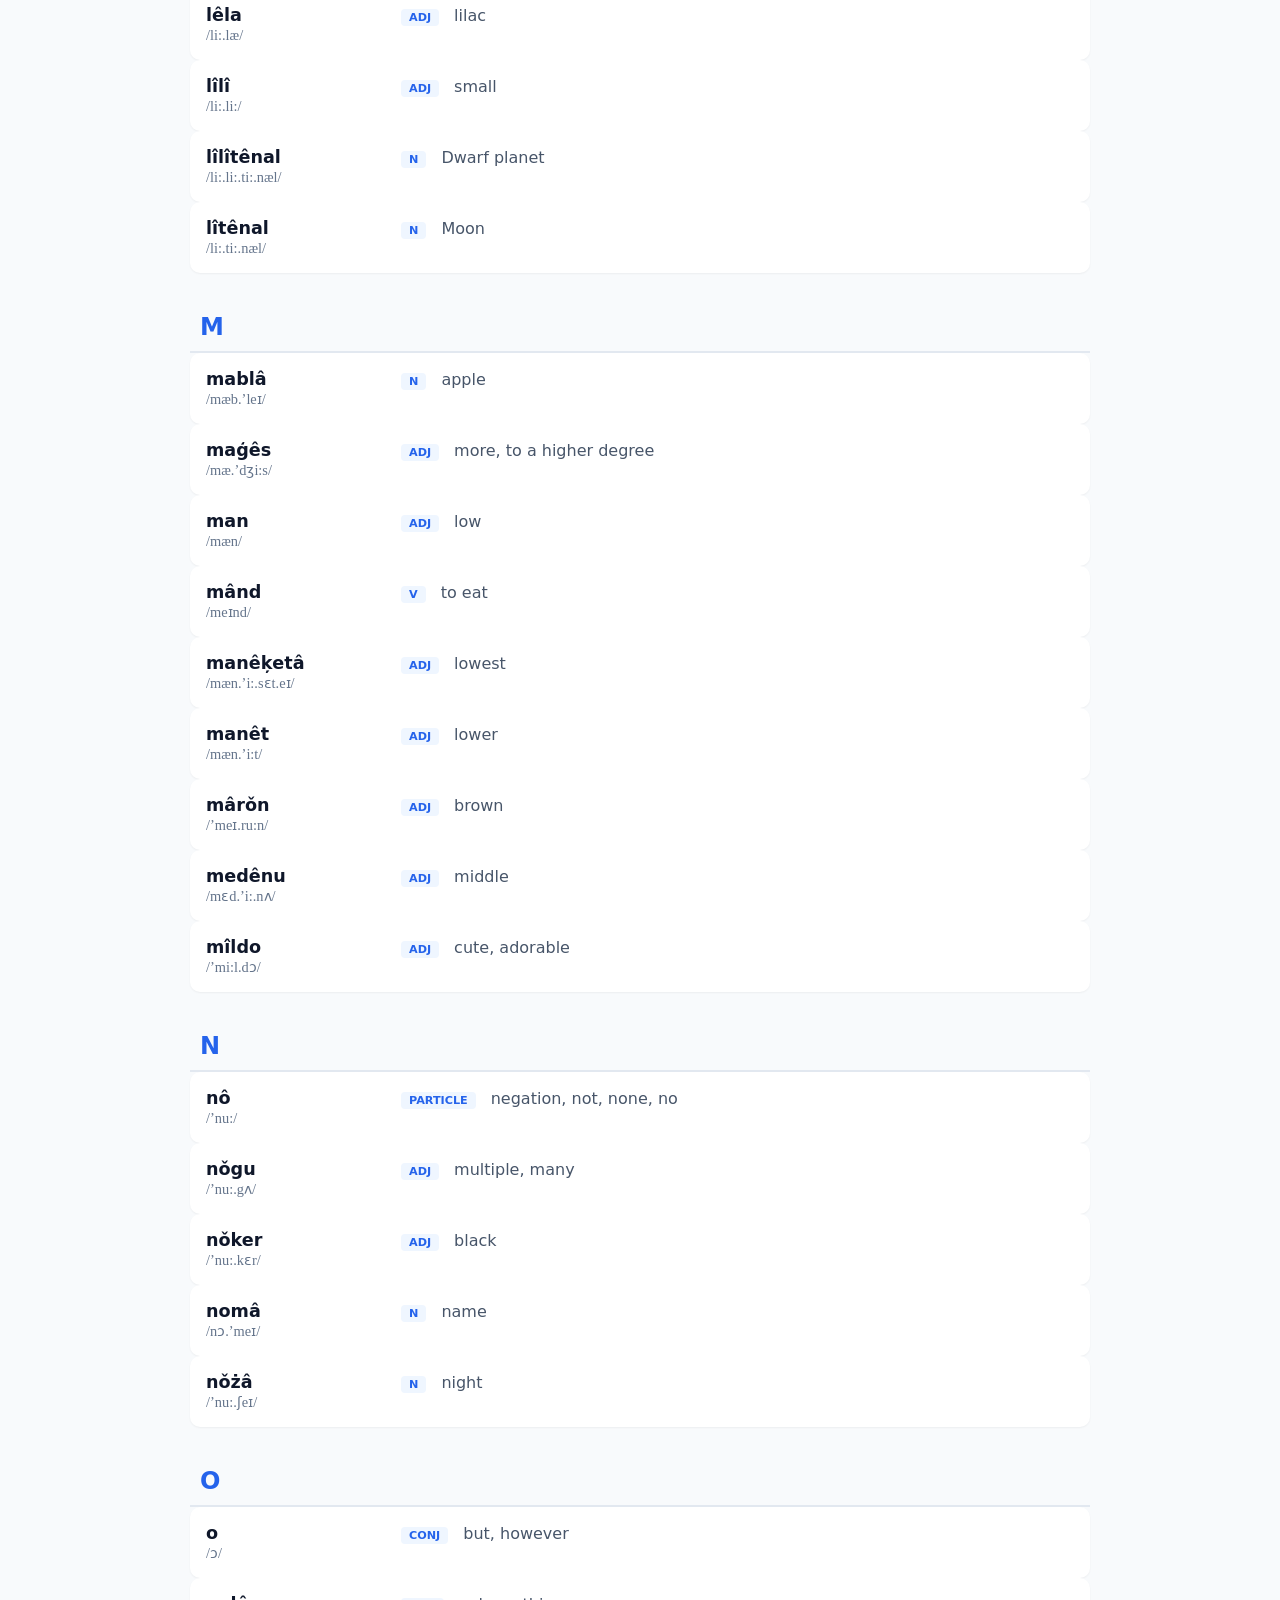
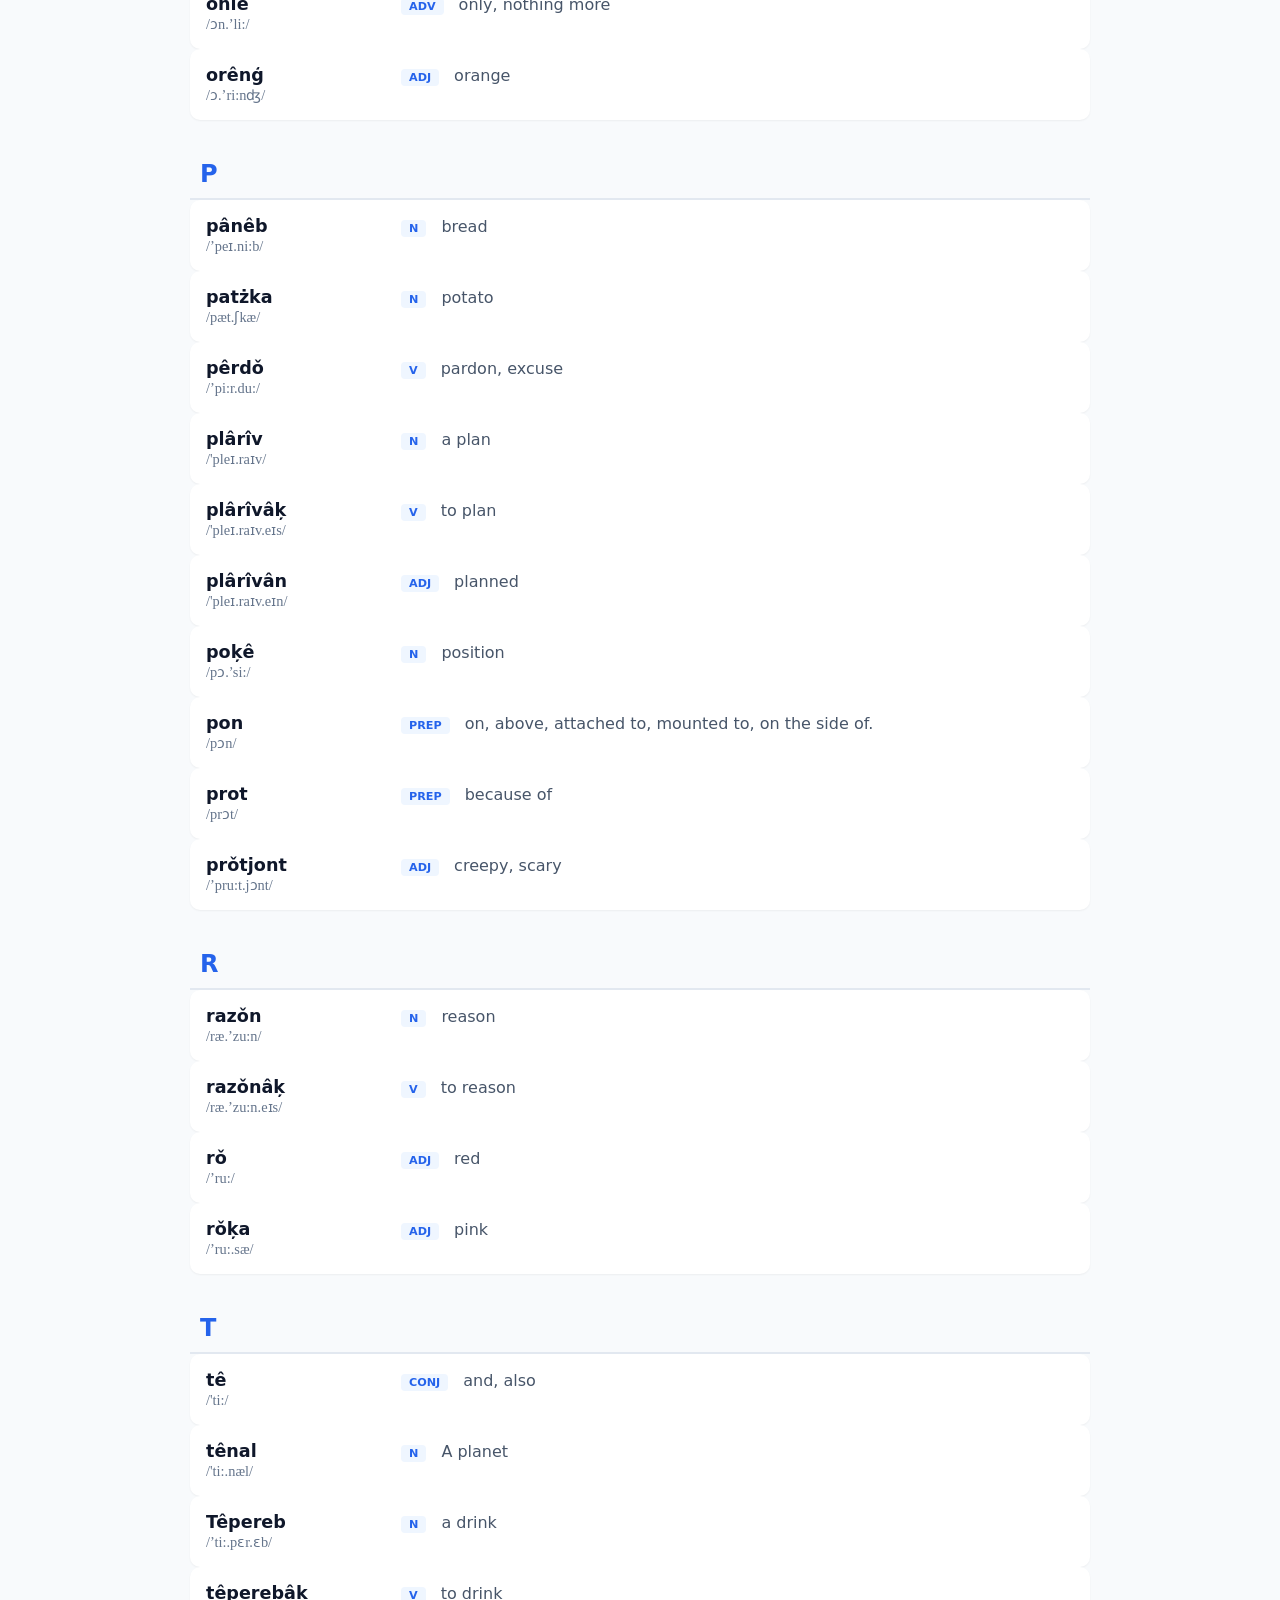
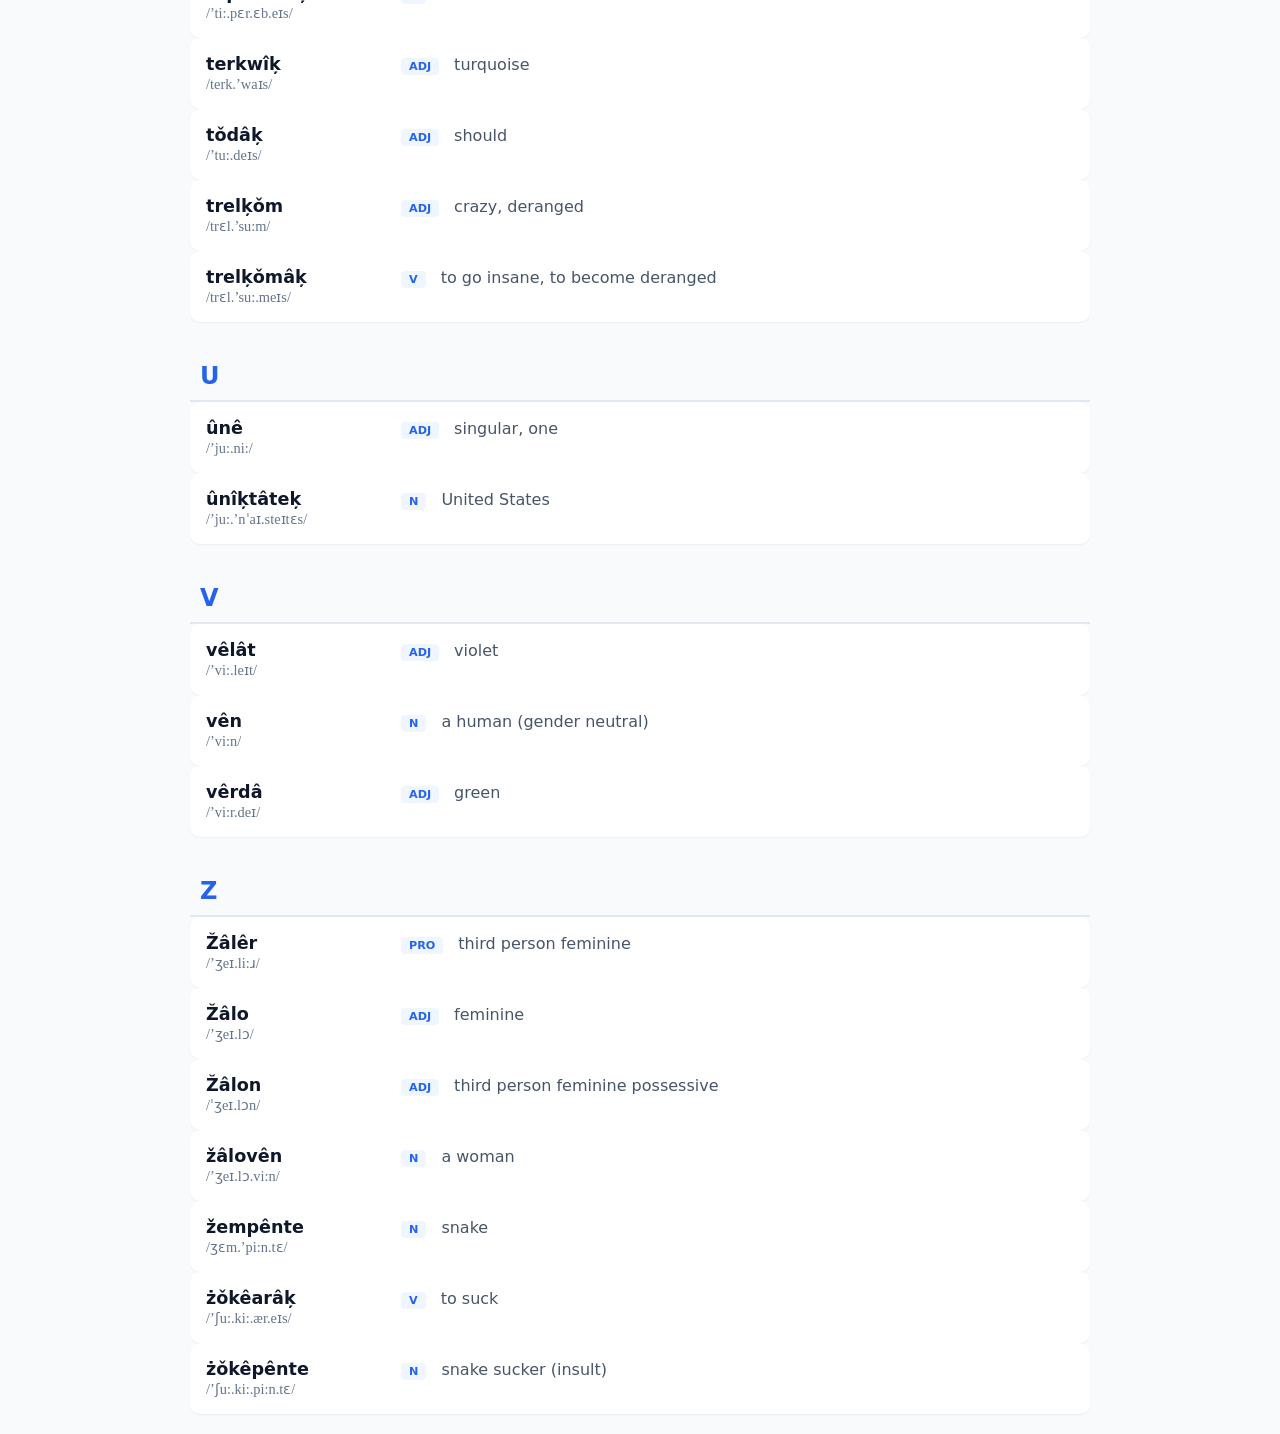
==== commit 8ae2ea01: "Update index.html" ====
--- a/index.html
+++ b/index.html
@@ -14,11 +14,38 @@
         body { font-family: 'Inter', system-ui, sans-serif; background: var(--bg); color: var(--text); margin: 0; padding: 20px; }
         .container { max-width: 900px; margin: 0 auto; }
         
-        .lang-selector {
+        .top-bar {
             position: fixed;
             top: 20px;
             right: 20px;
             z-index: 200;
+            display: flex;
+            gap: 10px;
+        }
+        
+        .learn-btn {
+            background: linear-gradient(135deg, #58cc02 0%, #4caf50 100%);
+            color: white;
+            padding: 12px 24px;
+            border: none;
+            border-radius: 8px;
+            font-size: 0.9rem;
+            font-weight: 700;
+            cursor: pointer;
+            box-shadow: 0 4px 6px -1px rgba(88, 204, 2, 0.3);
+            transition: all 0.2s;
+            text-decoration: none;
+            display: inline-flex;
+            align-items: center;
+            gap: 8px;
+        }
+        
+        .learn-btn:hover {
+            transform: translateY(-2px);
+            box-shadow: 0 6px 12px -1px rgba(88, 204, 2, 0.4);
+        }
+        
+        .lang-selector {
             background: white;
             padding: 10px 15px;
             border-radius: 8px;
@@ -93,28 +120,43 @@
             margin: 20px 0;
         }
 
+        button {
+            cursor: pointer;
+            transition: all 0.2s;
+        }
+
+        button:hover {
+            opacity: 0.9;
+        }
+
         @media (max-width: 700px) {
             .controls { grid-template-columns: 1fr; }
             .entry { flex-direction: column; gap: 6px; }
             .word-box { min-width: auto; }
-            .lang-selector {
+            .top-bar {
                 position: static;
                 margin-bottom: 20px;
                 justify-content: center;
+                flex-wrap: wrap;
             }
         }
     </style>
 </head>
 <body>
 
-<div class="lang-selector">
-    <label for="langSelect">Language:</label>
-    <select id="langSelect">
-        <option value="en">English</option>
-        <option value="es">Español</option>
-        <option value="fr">Français</option>
-        <option value="de">Dutch</option>
-    </select>
+<div class="top-bar">
+    <a href="learn/index.html" class="learn-btn">
+        🦝 Start Learning
+    </a>
+    <div class="lang-selector">
+        <label for="langSelect">Language:</label>
+        <select id="langSelect">
+            <option value="en">English</option>
+            <option value="es">Español</option>
+            <option value="fr">Français</option>
+            <option value="de">Dutch</option>
+        </select>
+    </div>
 </div>
 
 <div class="container">
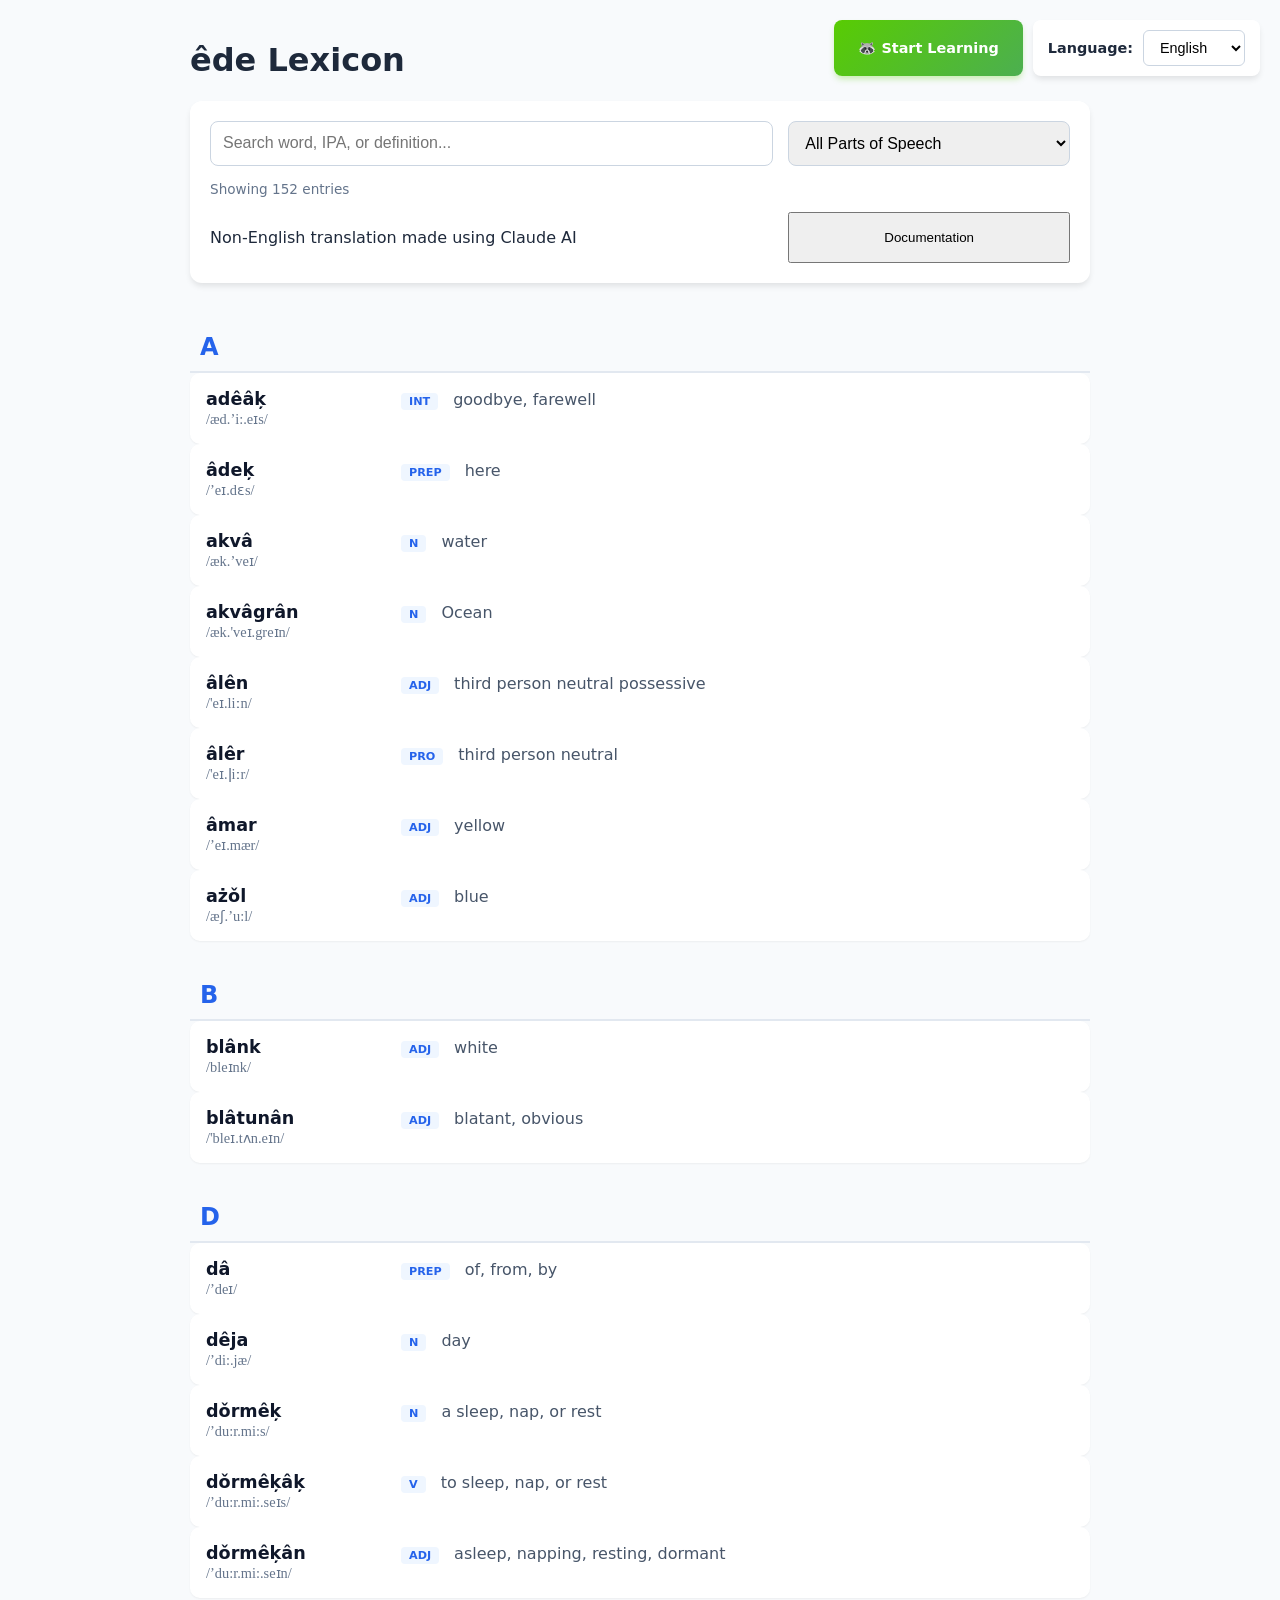
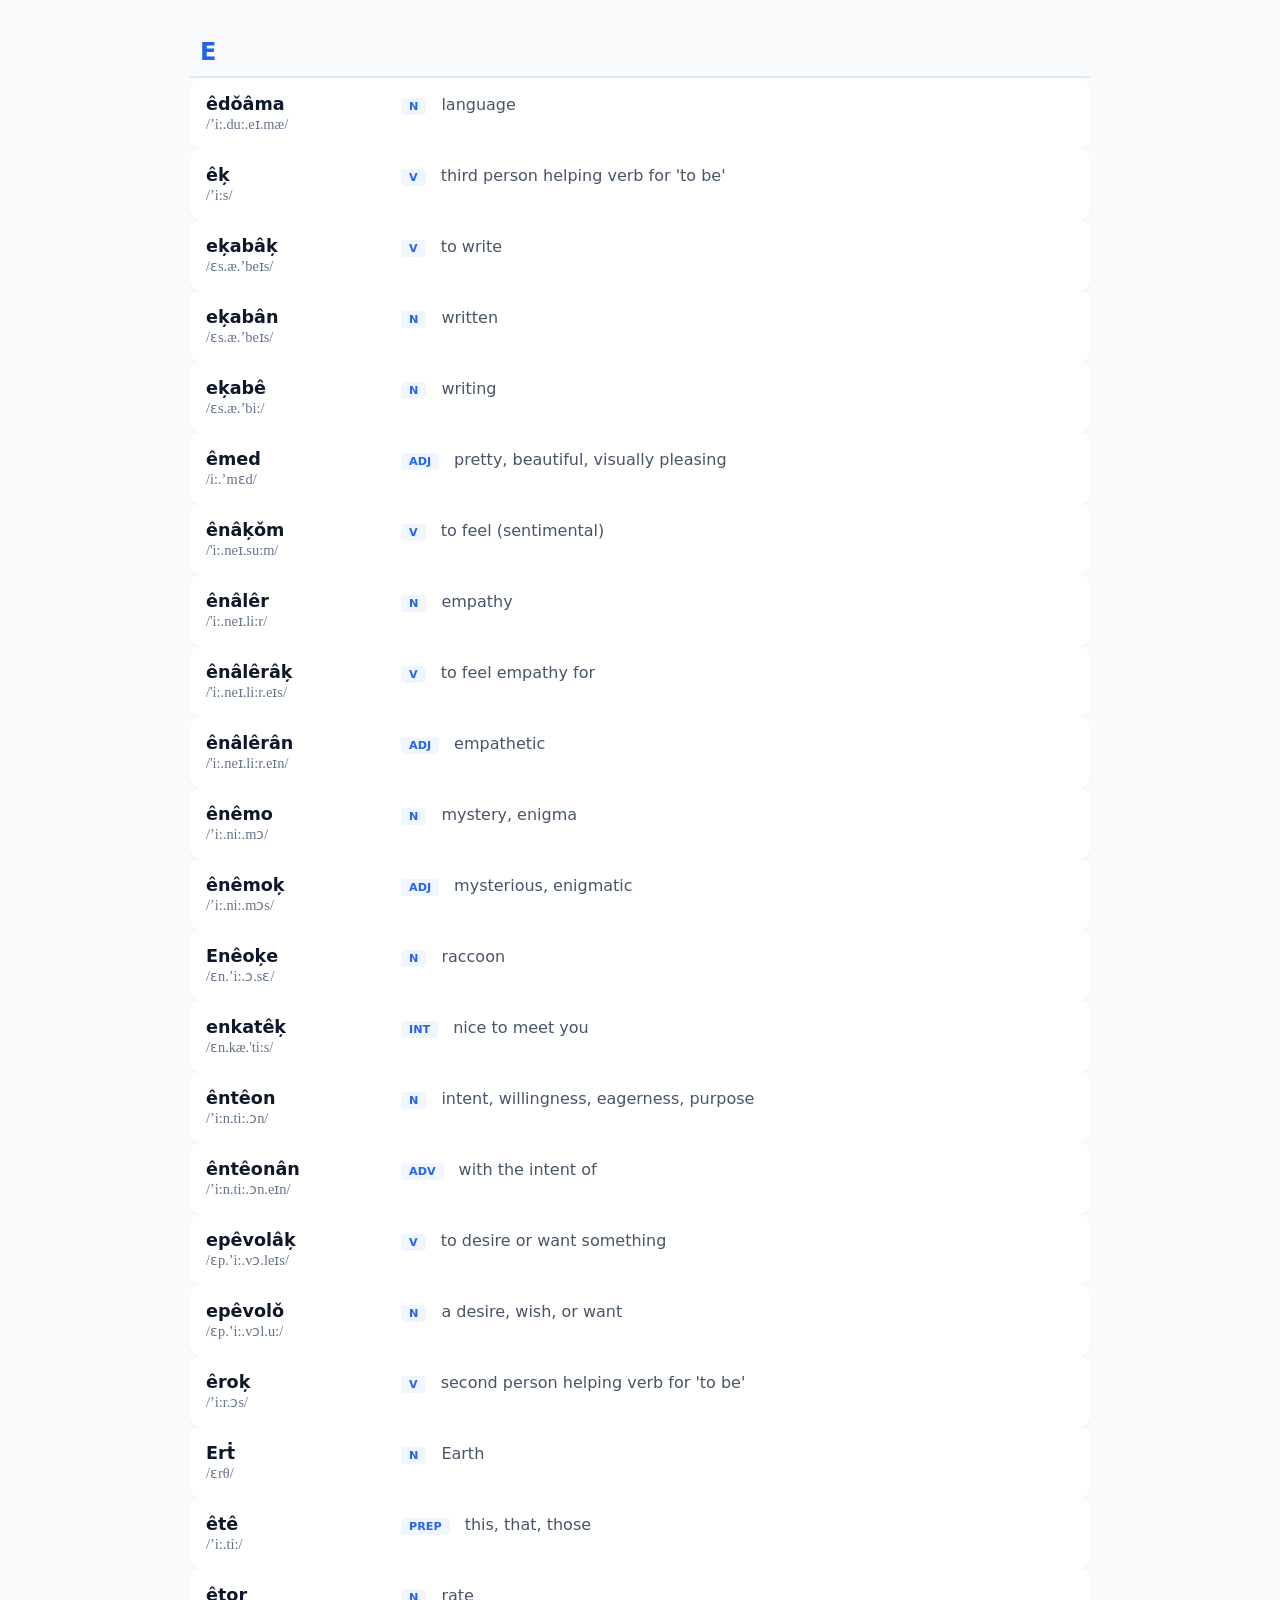
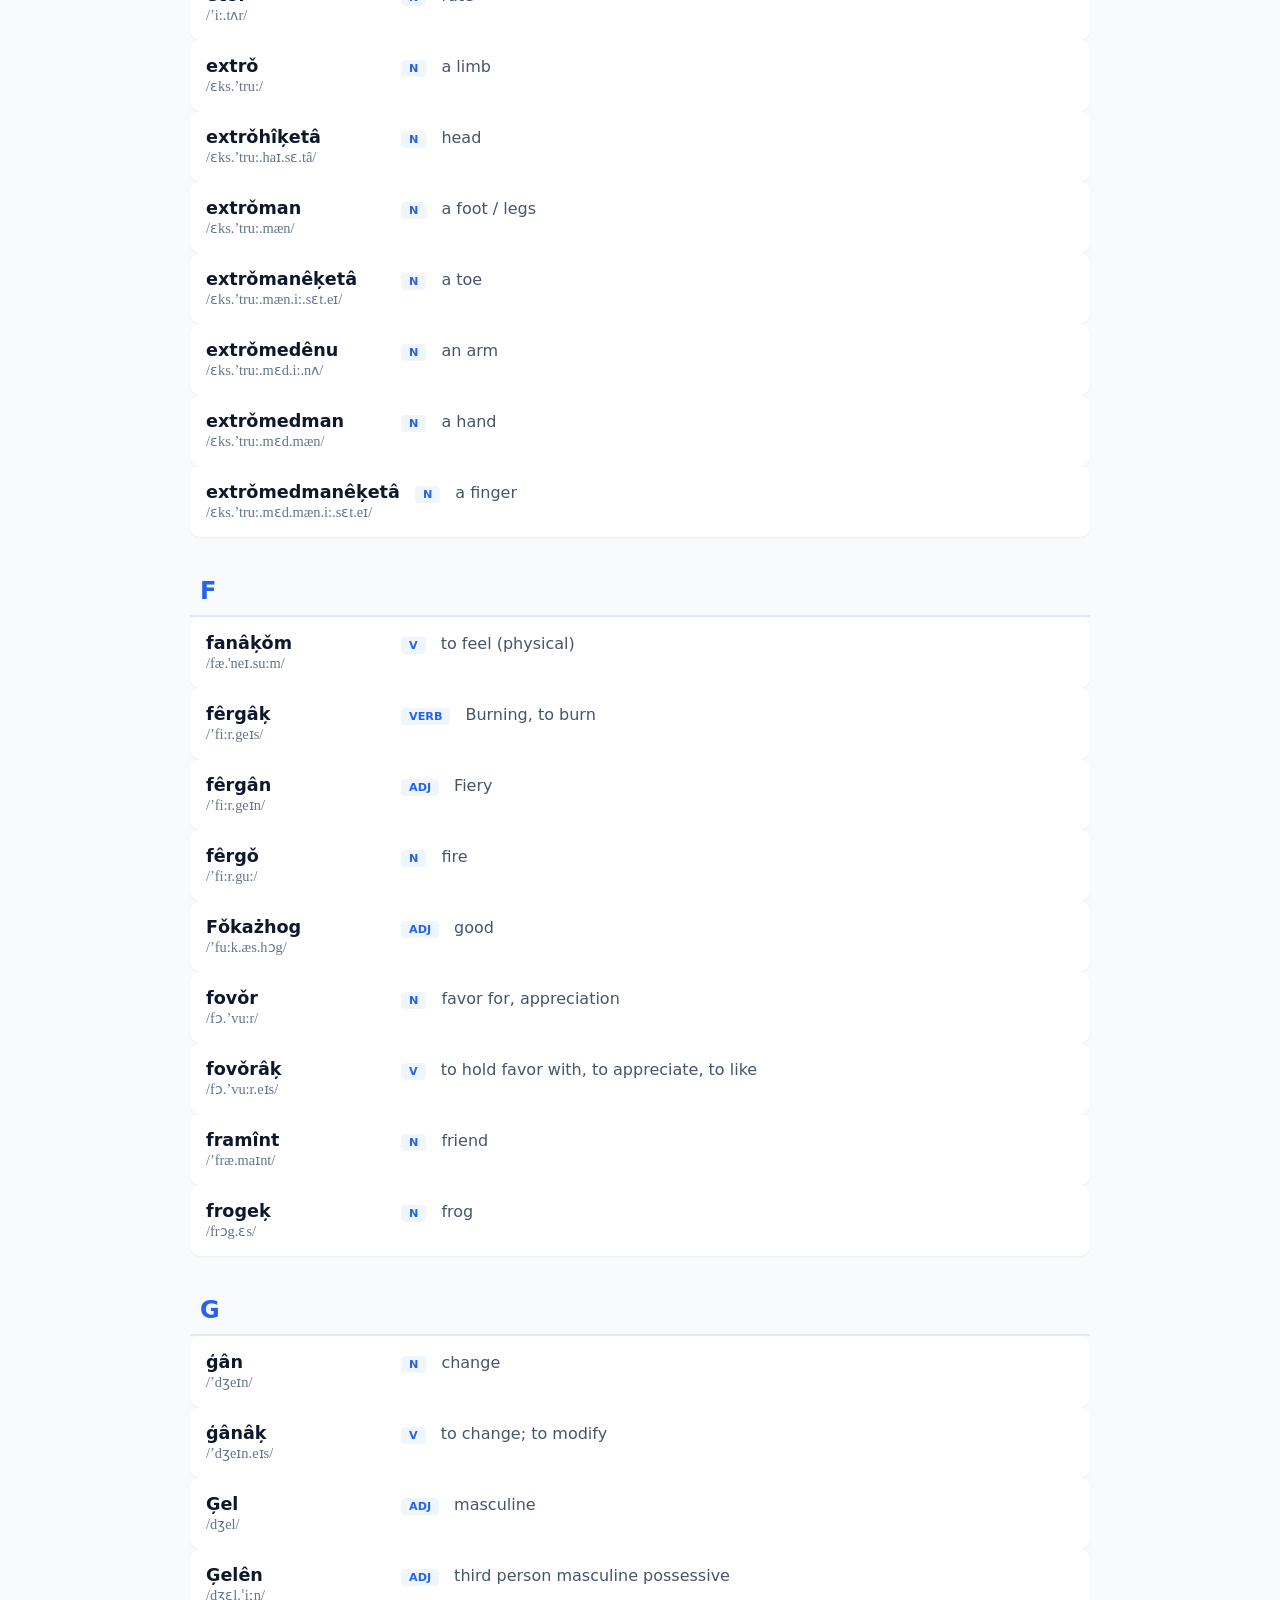
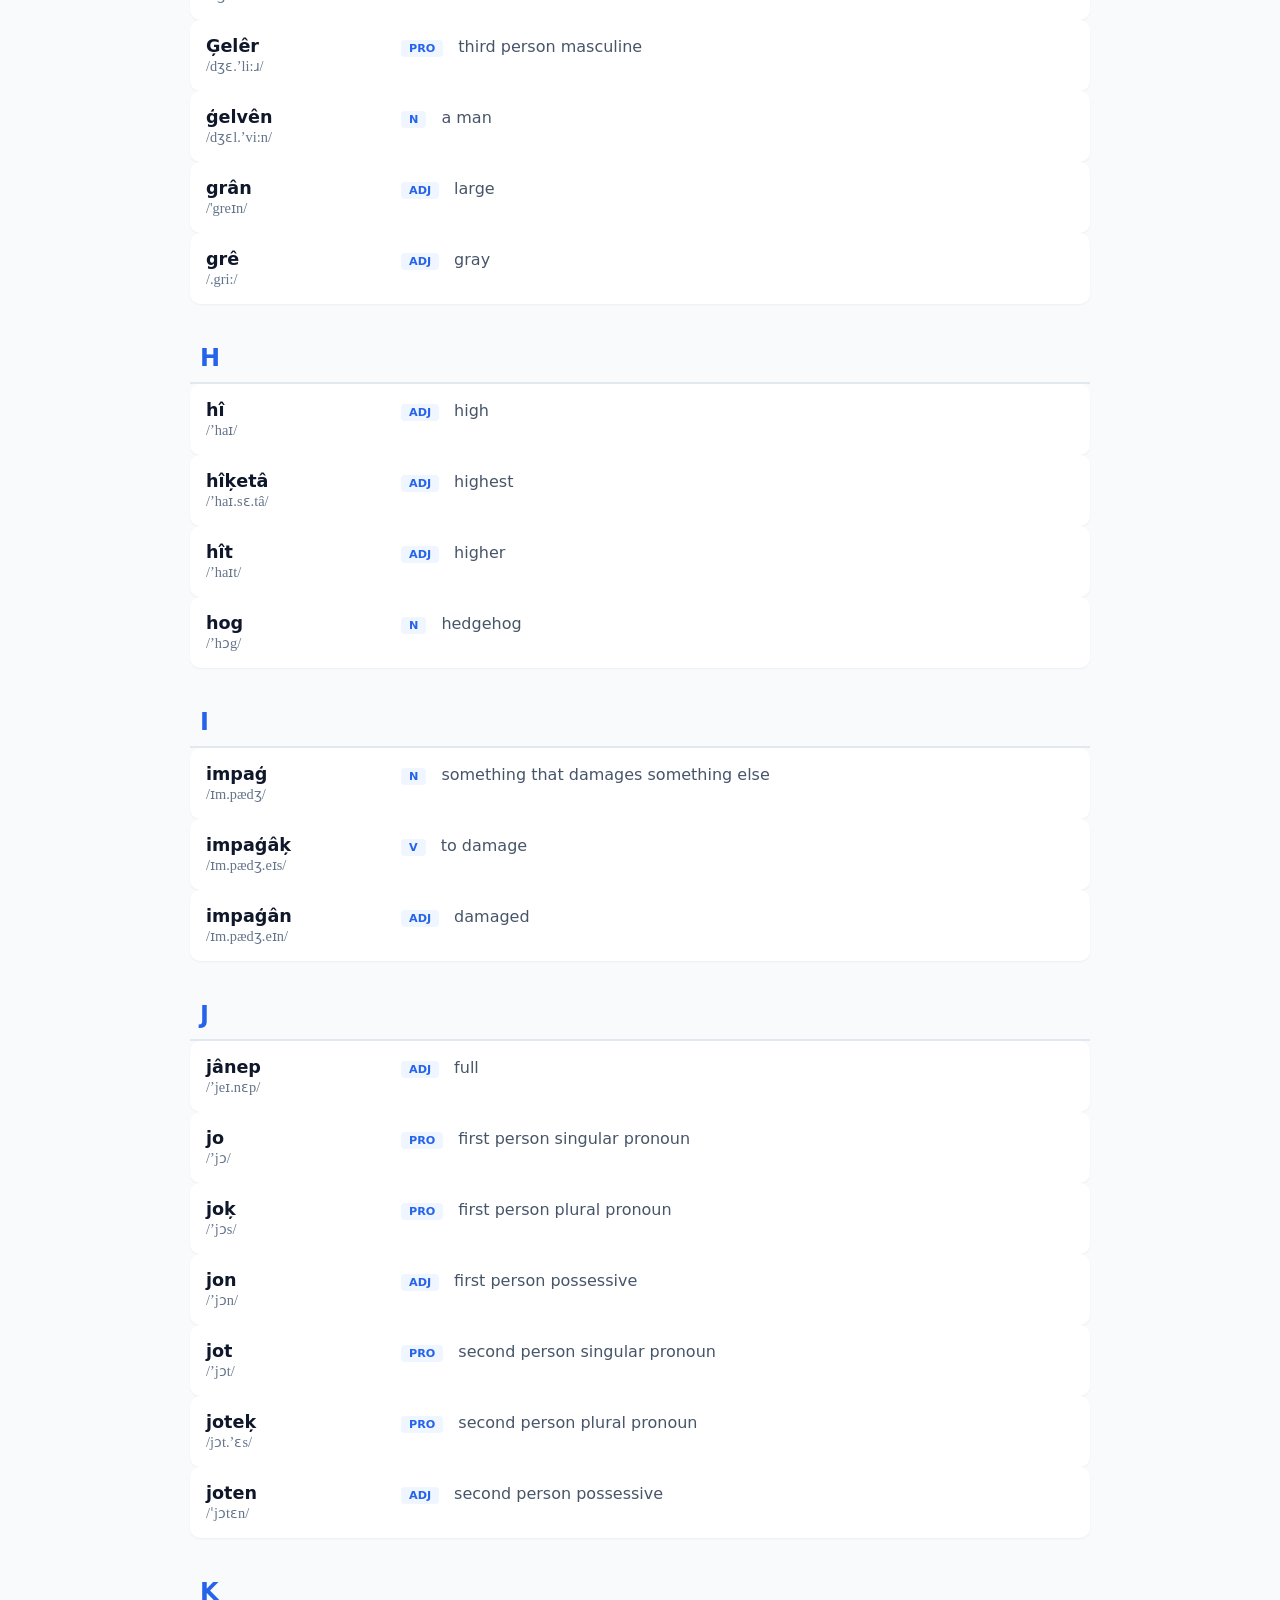
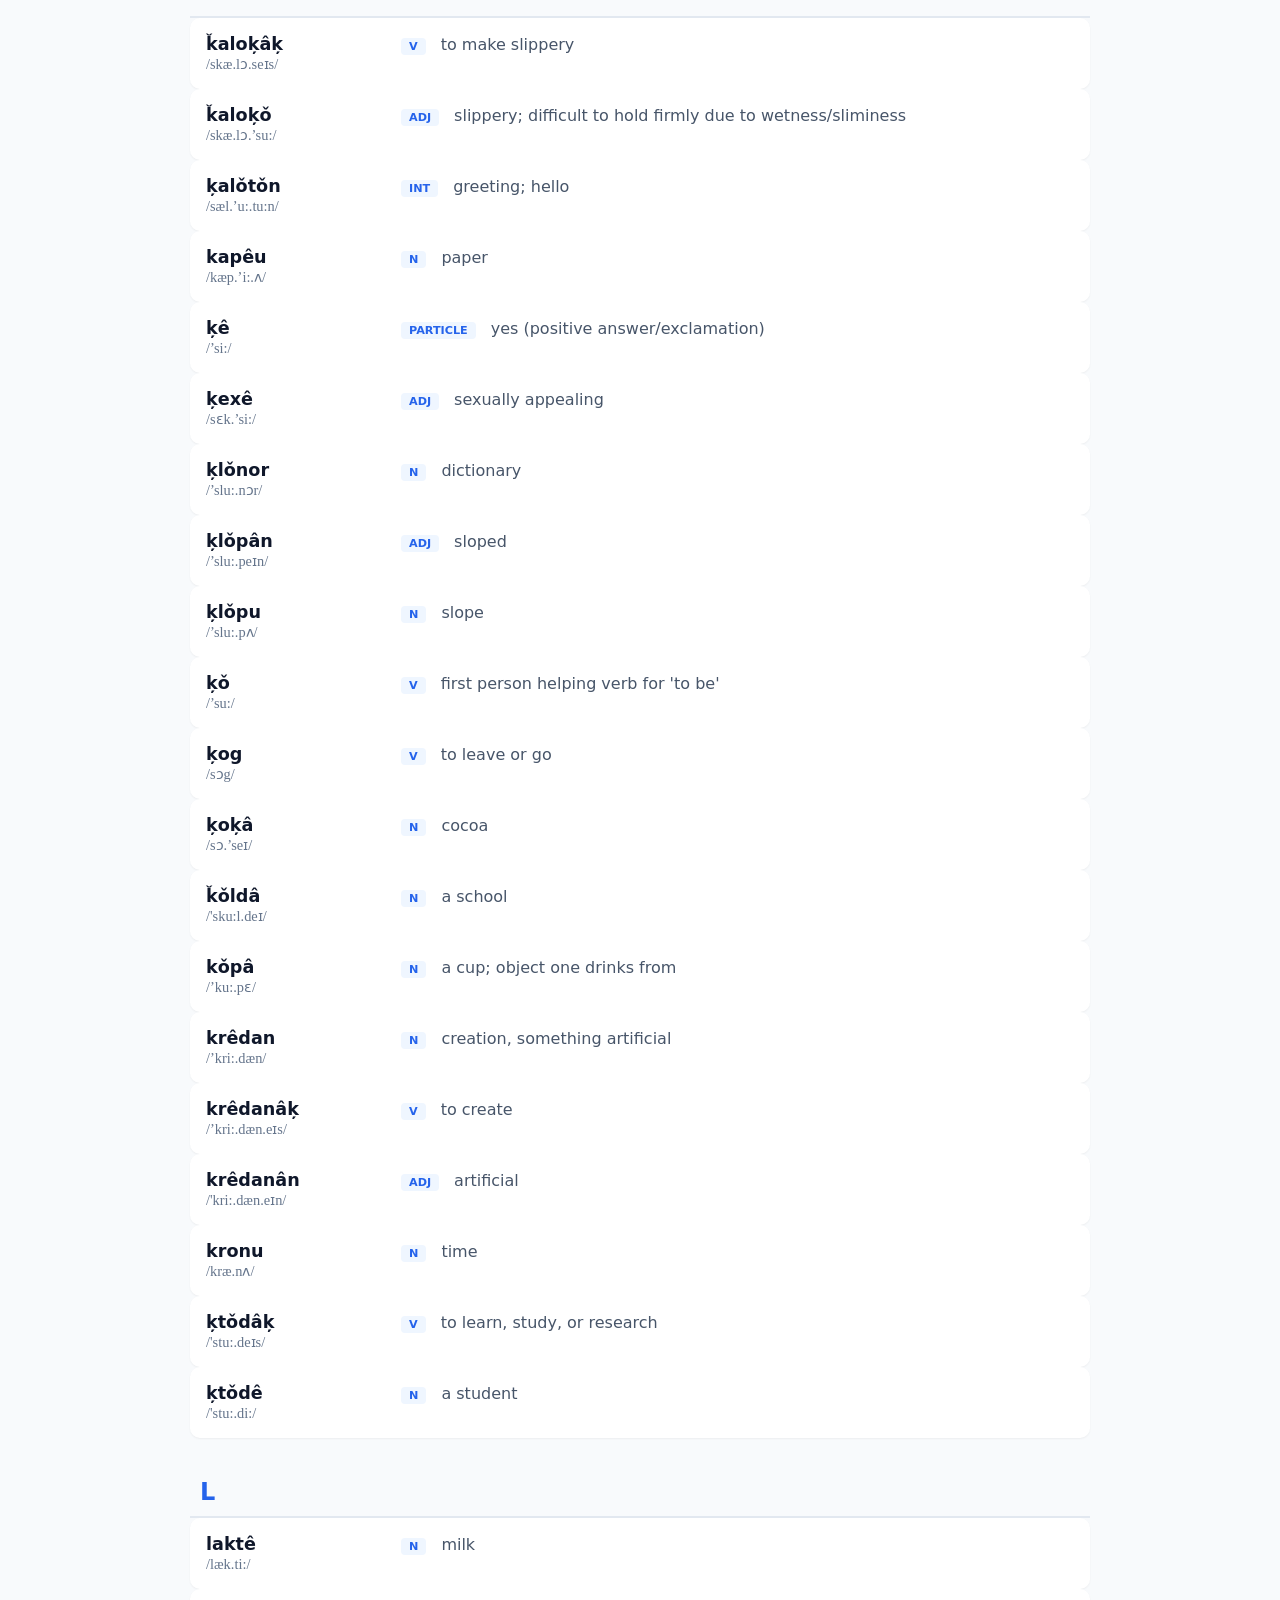
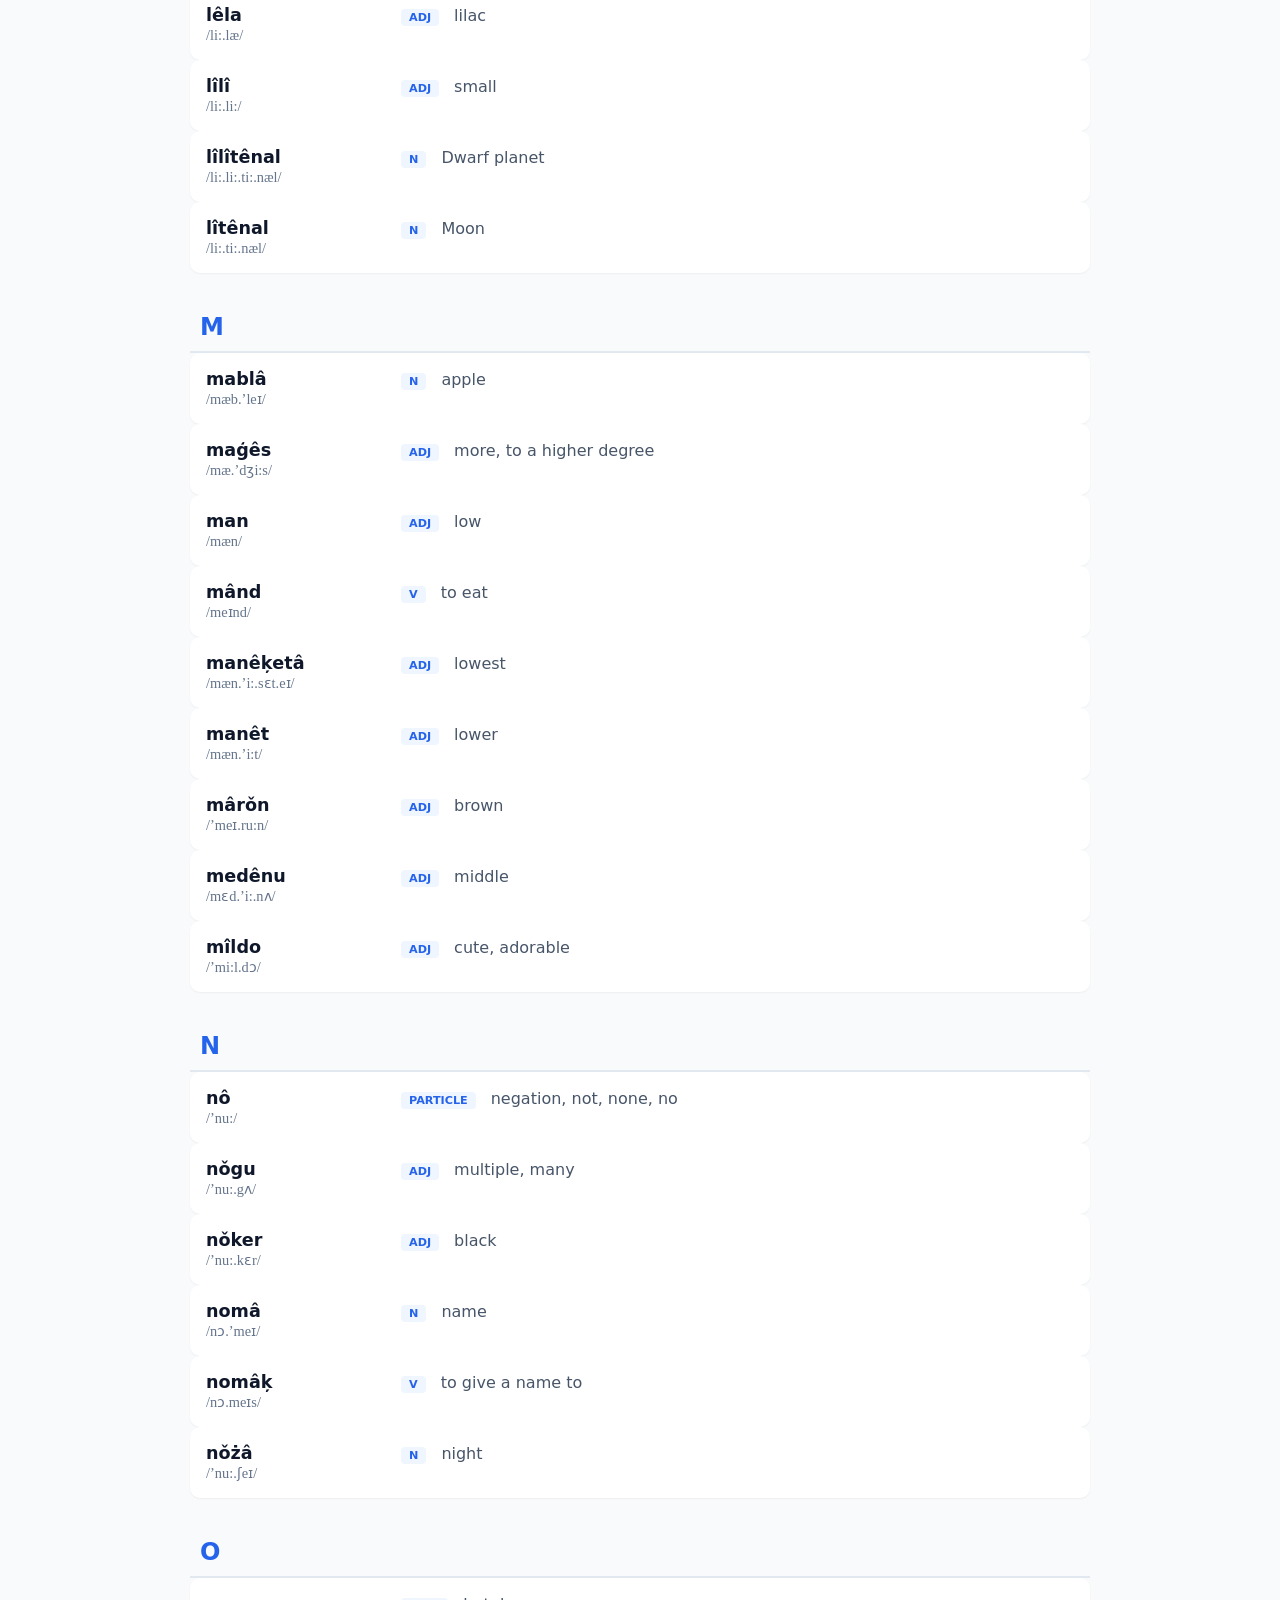
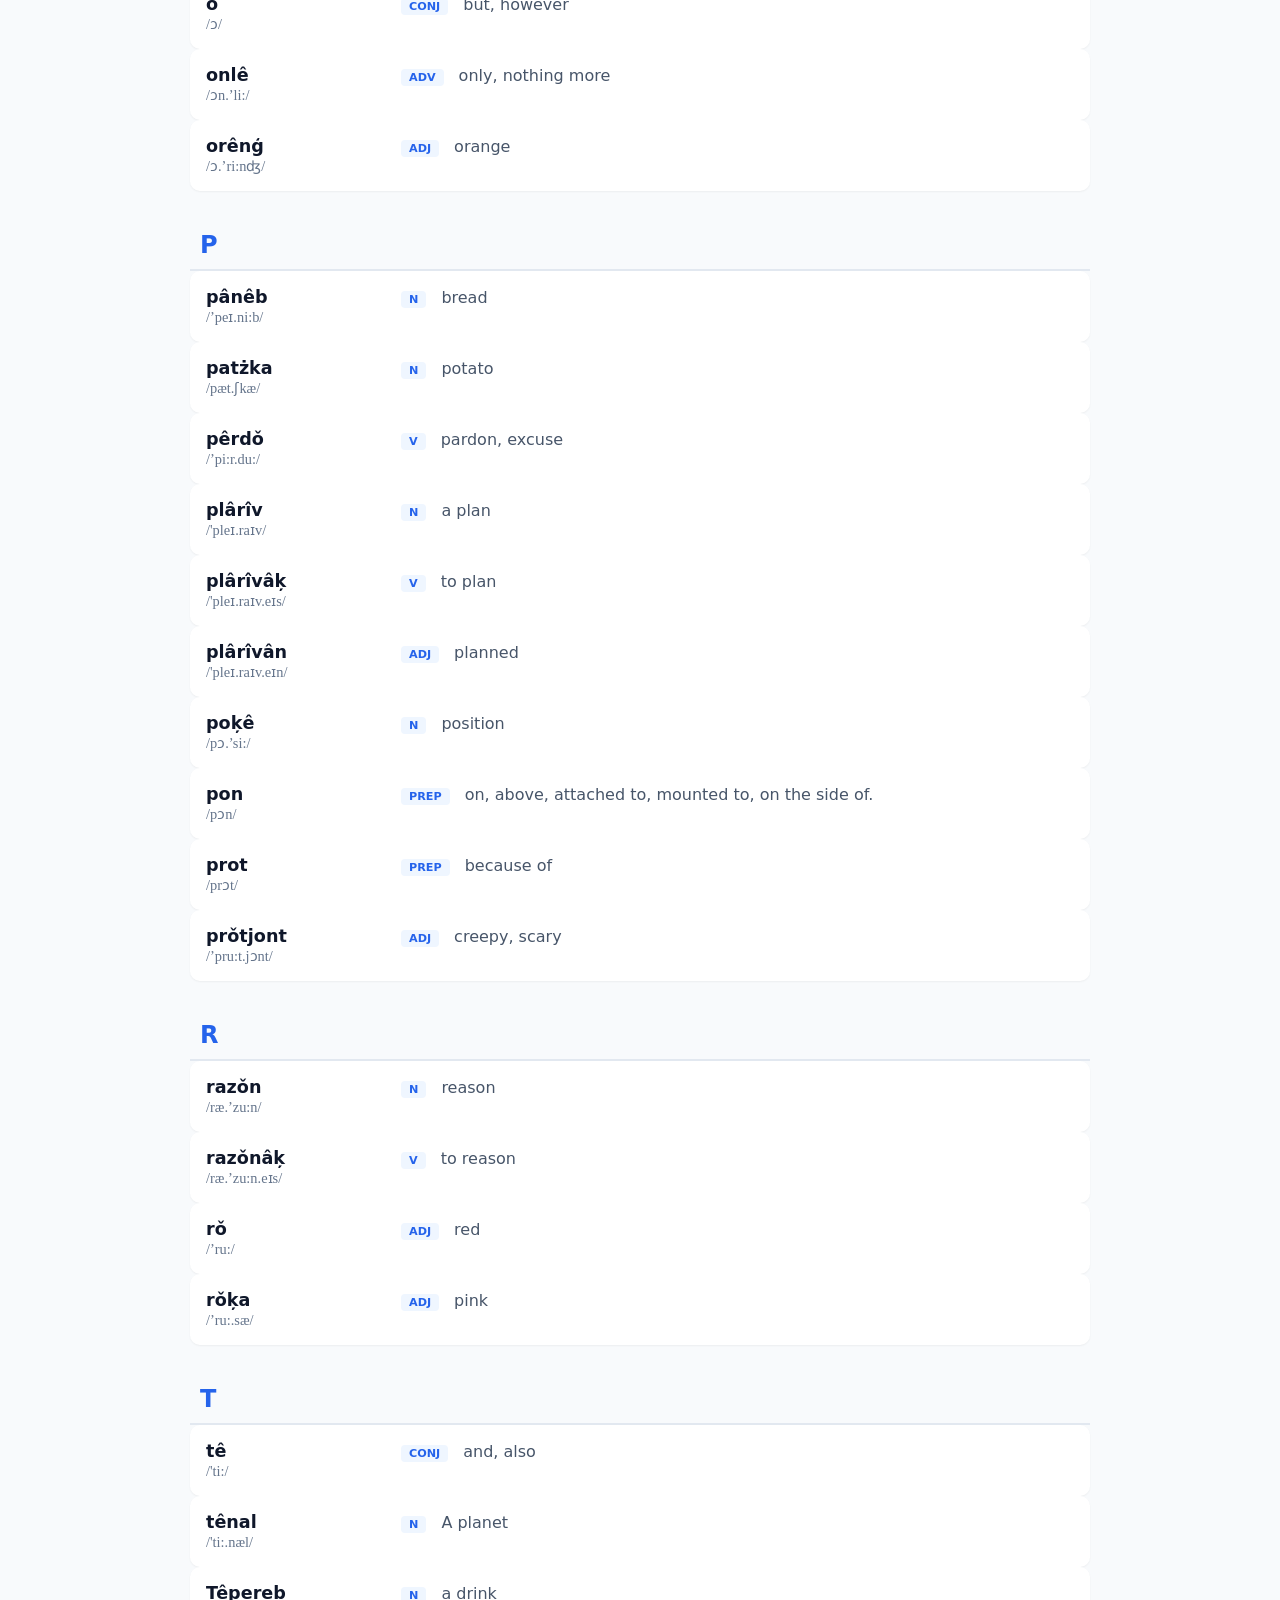
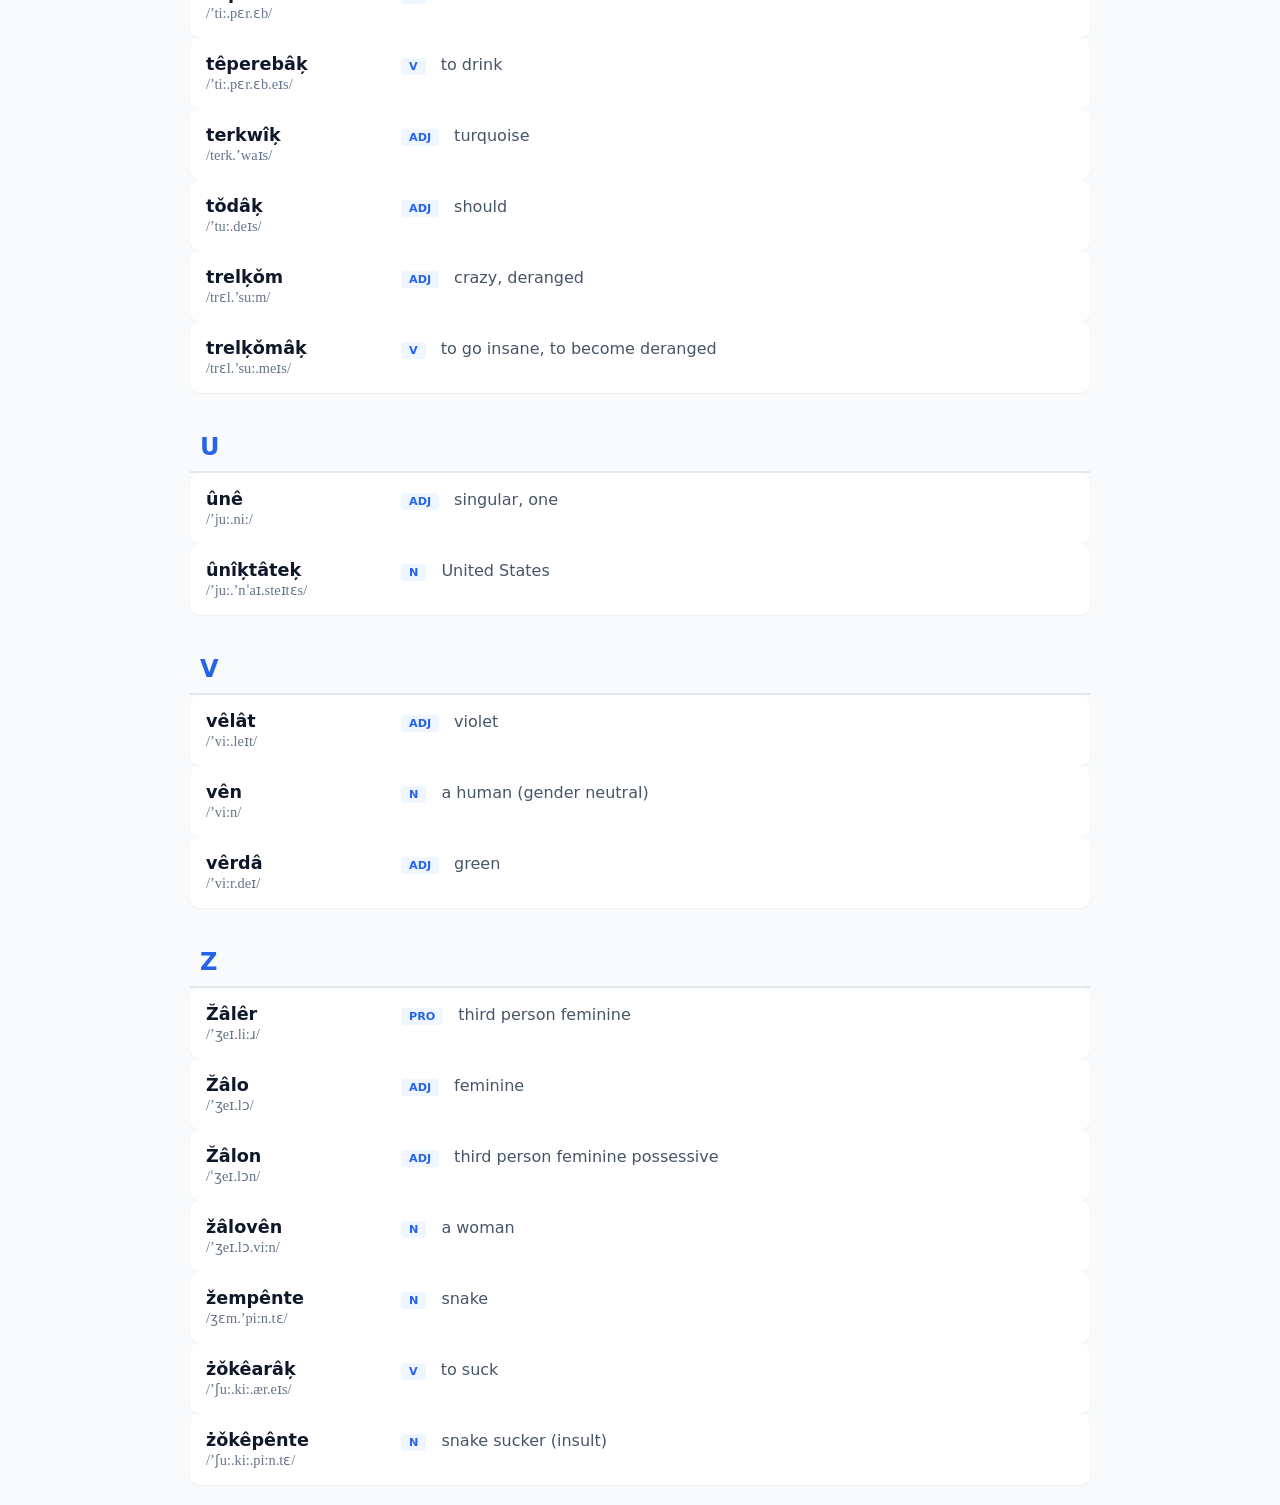
==== commit 60241d09: "Add background image overlay to body" ====
--- a/index.html
+++ b/index.html
@@ -13,7 +13,19 @@
         }
         body { font-family: 'Inter', system-ui, sans-serif; background: var(--bg); color: var(--text); margin: 0; padding: 20px; }
         .container { max-width: 900px; margin: 0 auto; }
-        
+        body::before {
+            content: '';
+            position: fixed;
+            top: 50%;
+            left: 50%;
+            transform: translate(-50%, -50%);
+            width: 600px;
+            height: 400px;
+            background: url('flag.svg') center/contain no-repeat;
+            opacity: 0.03;
+            z-index: -1;
+            pointer-events: none;
+        }
         .top-bar {
             position: fixed;
             top: 20px;
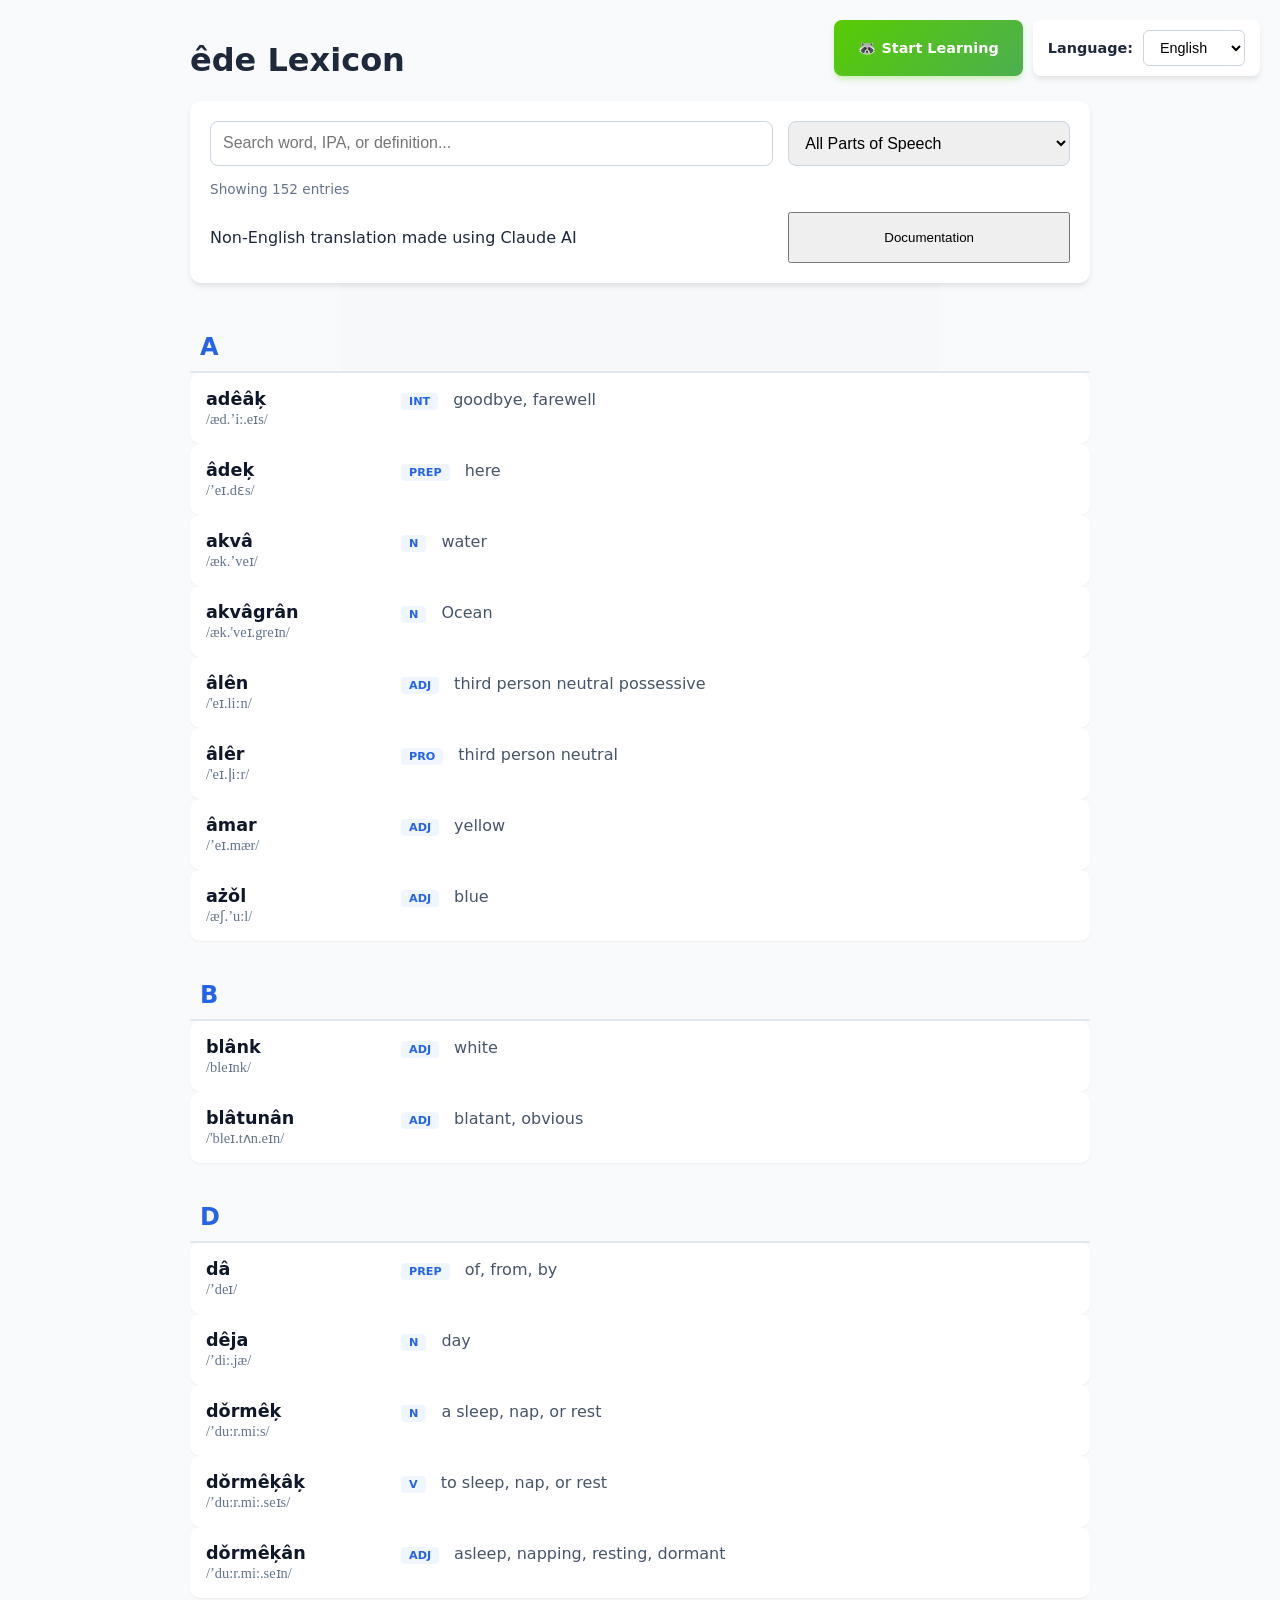
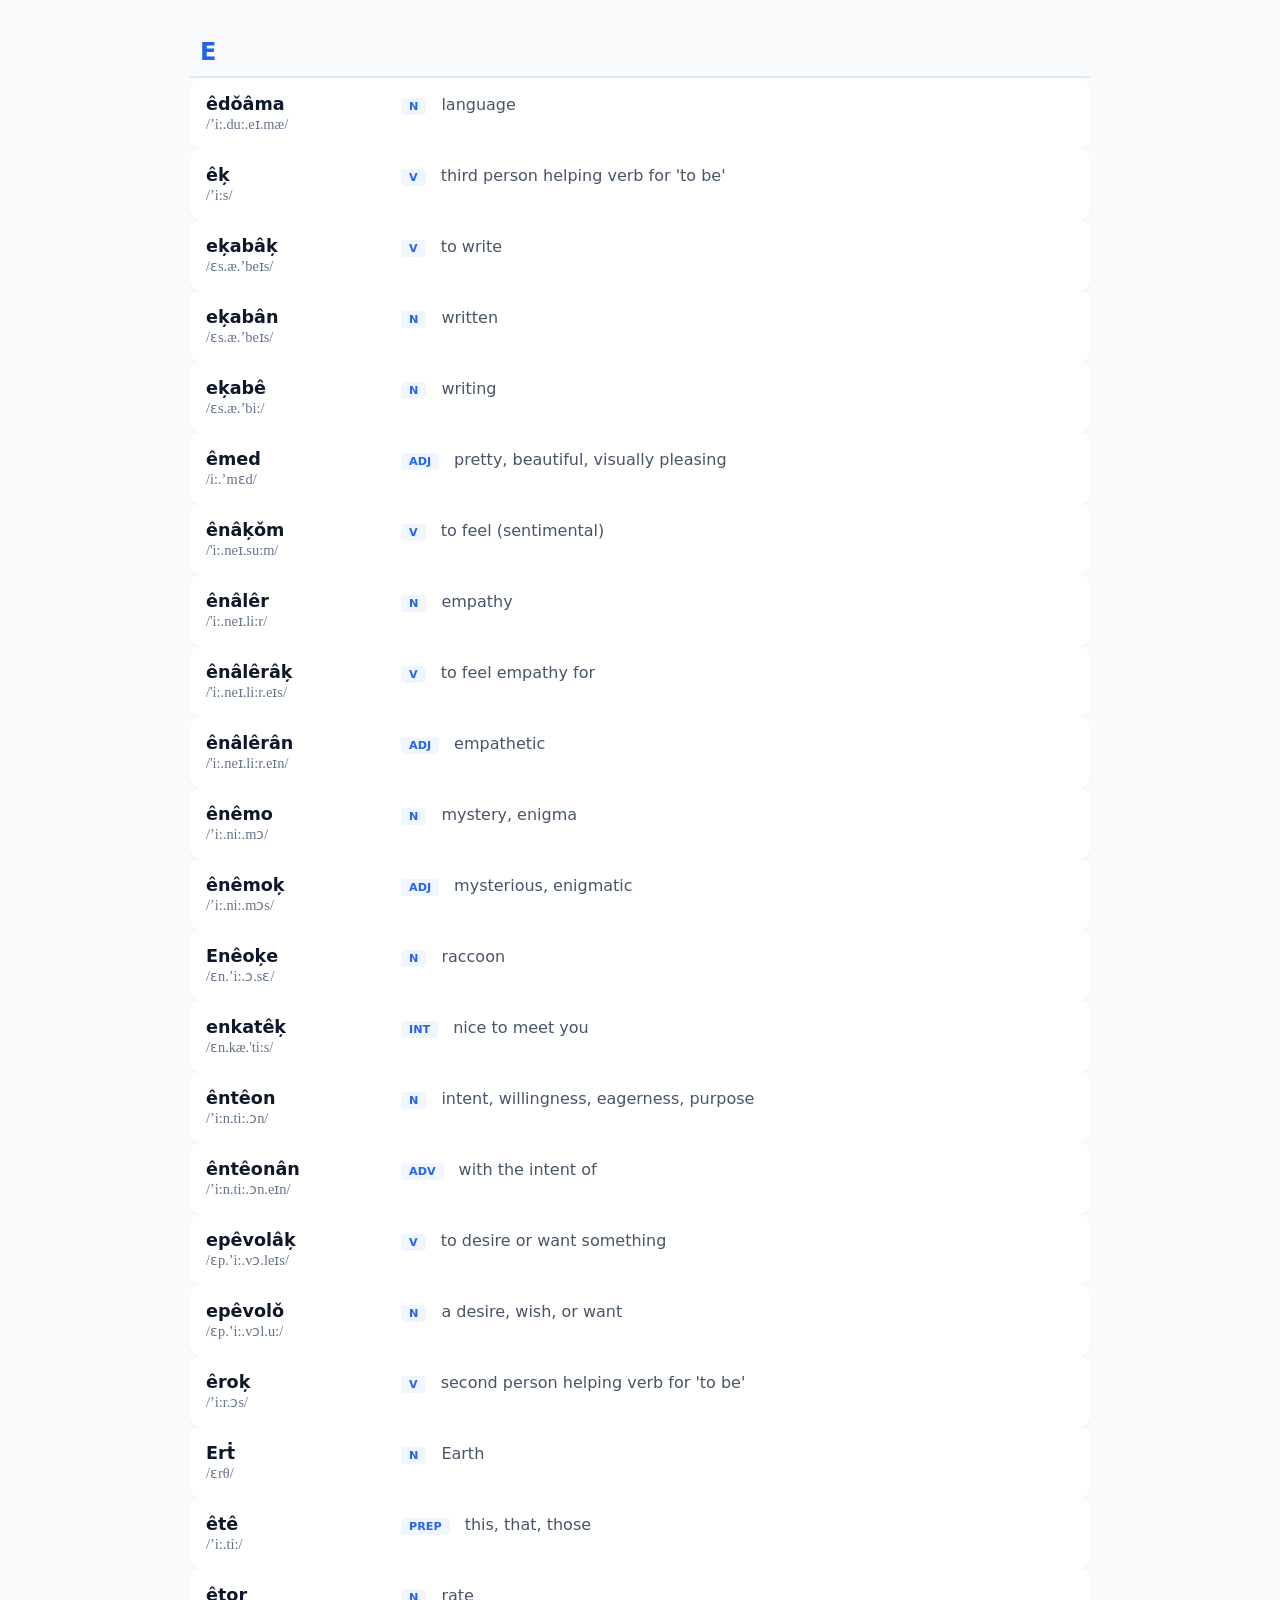
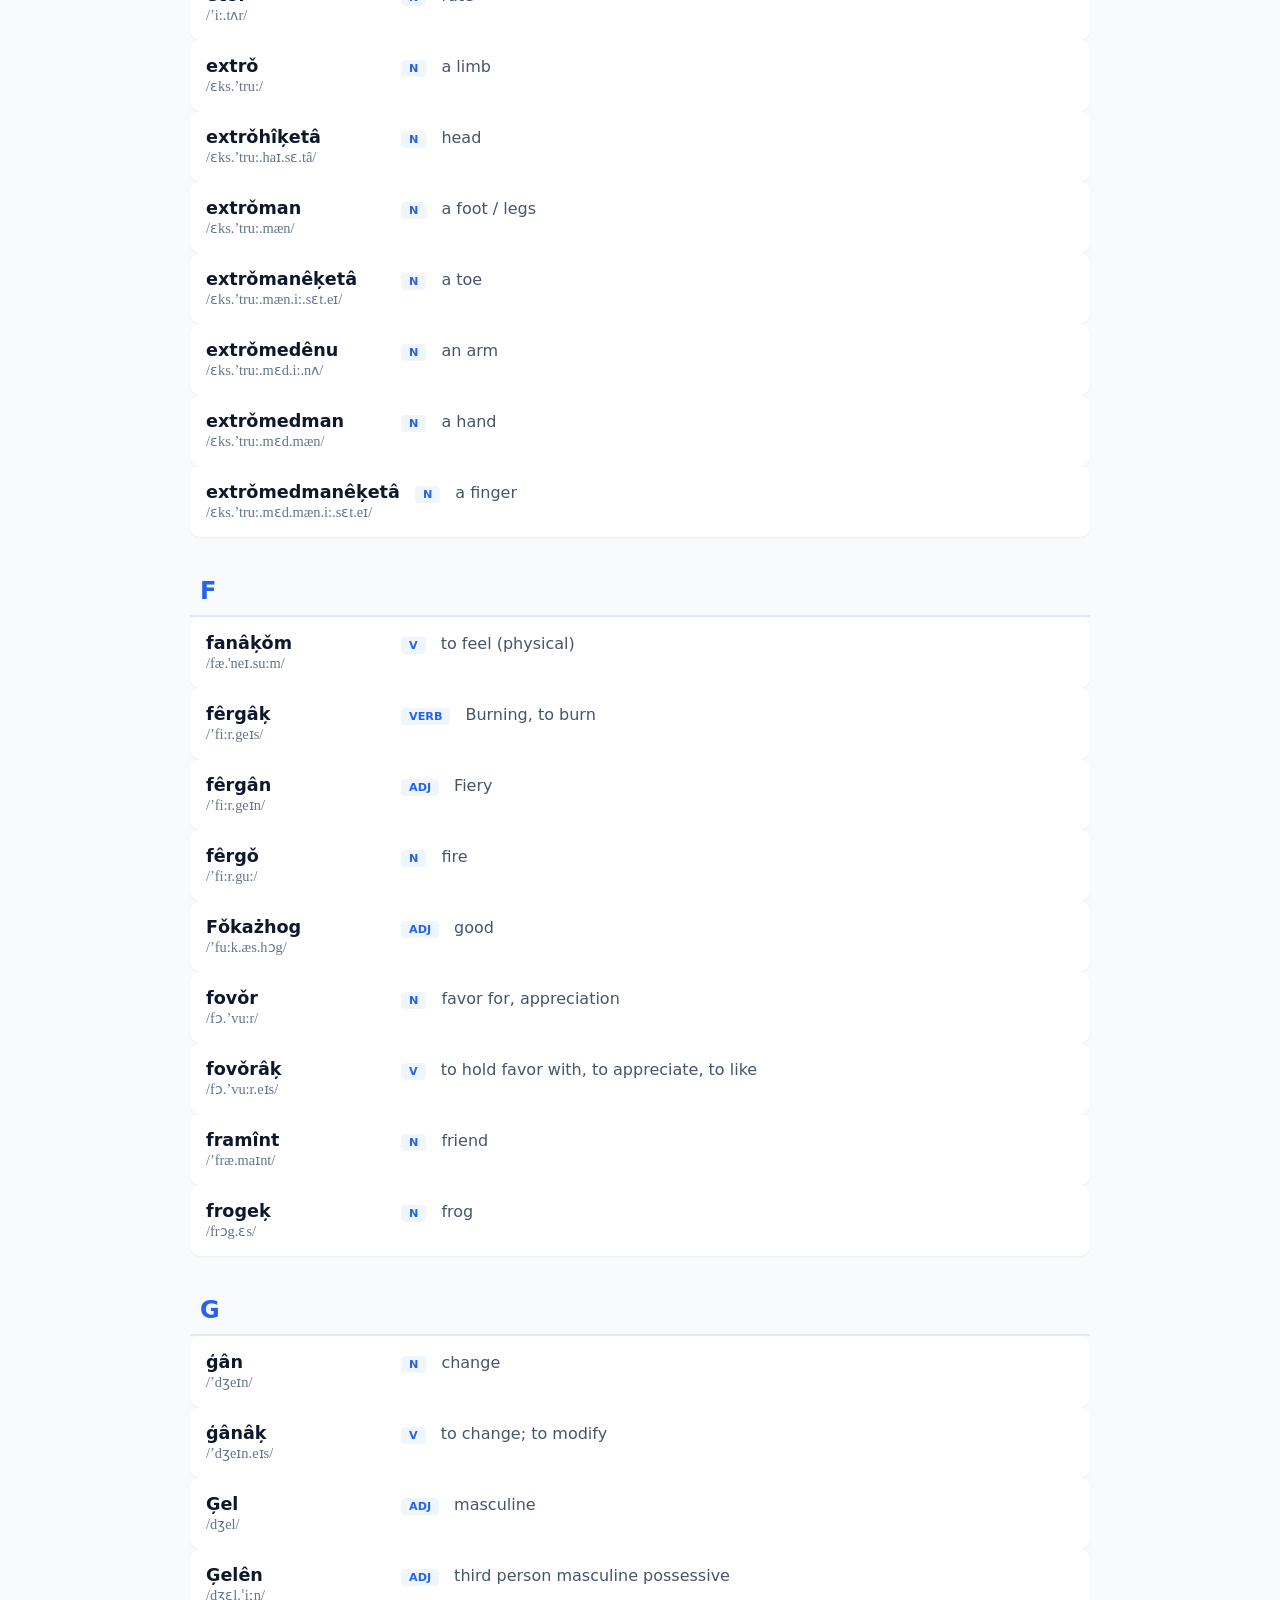
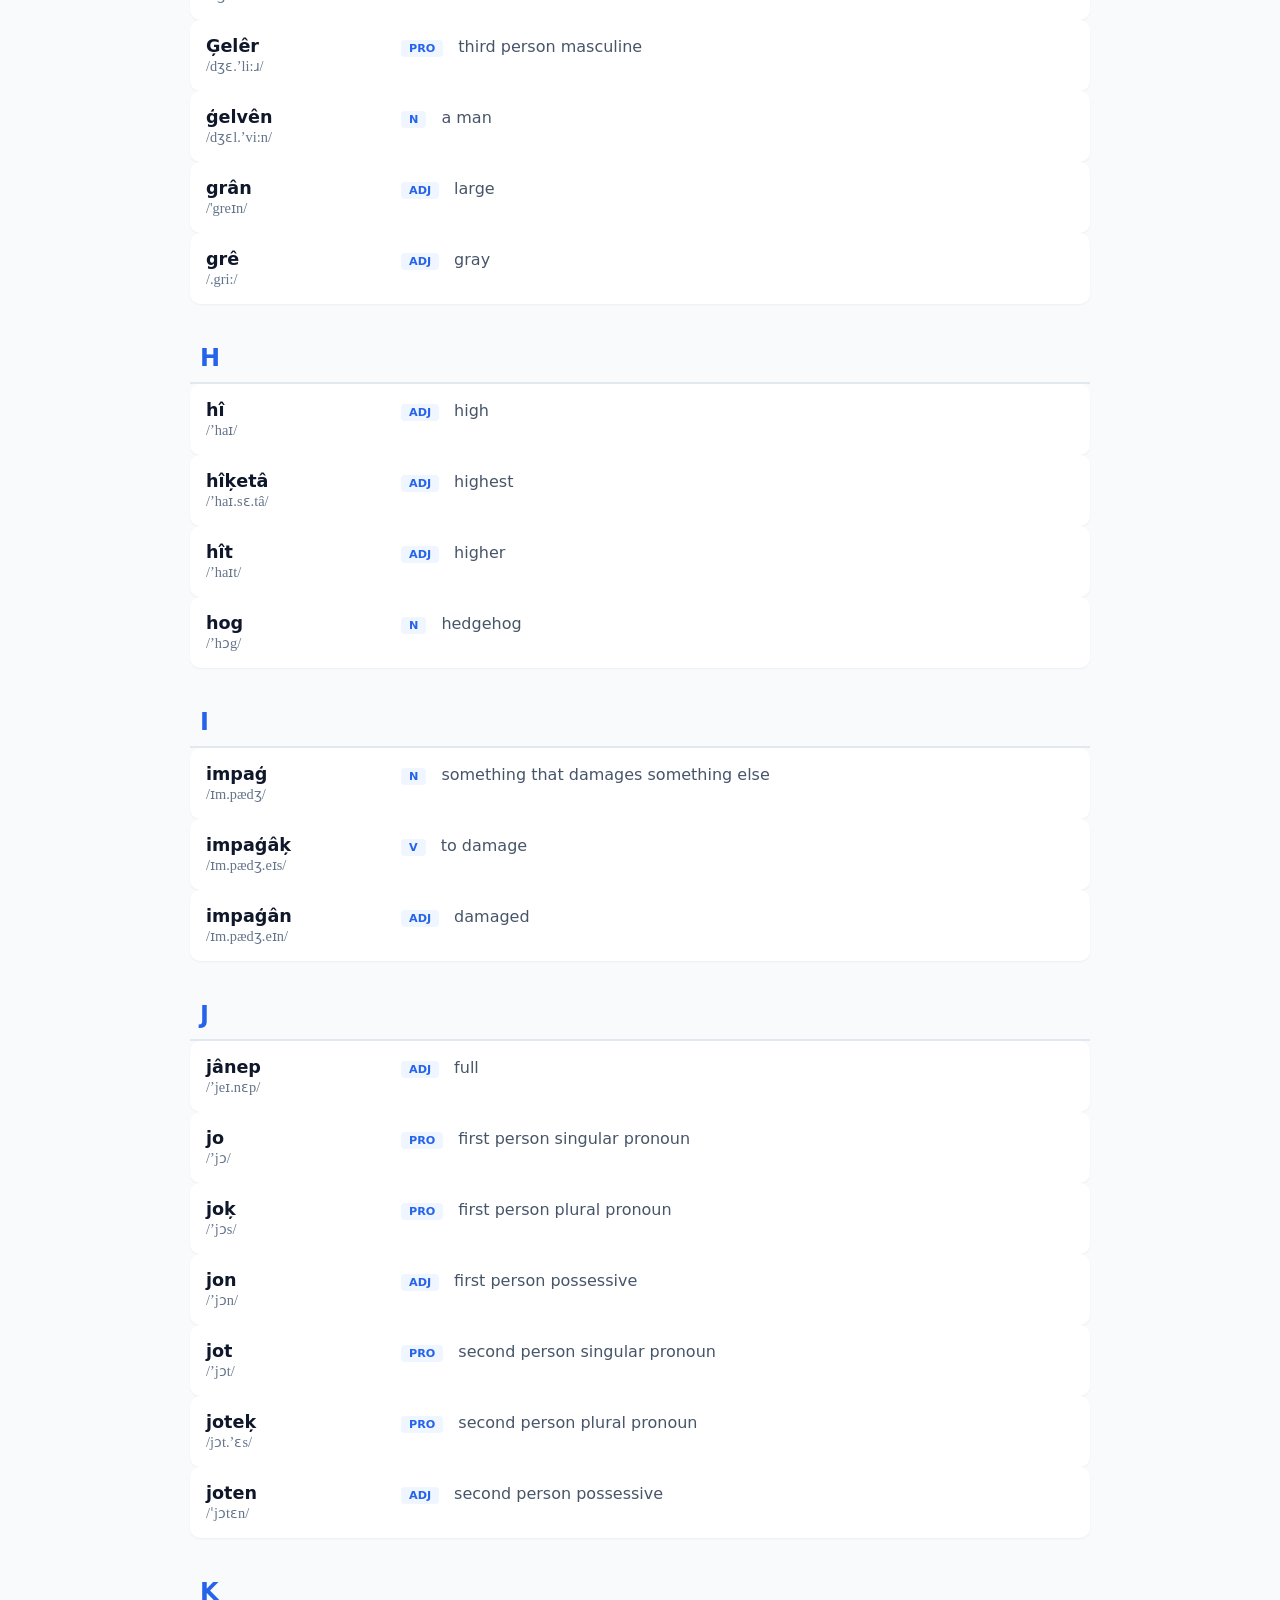
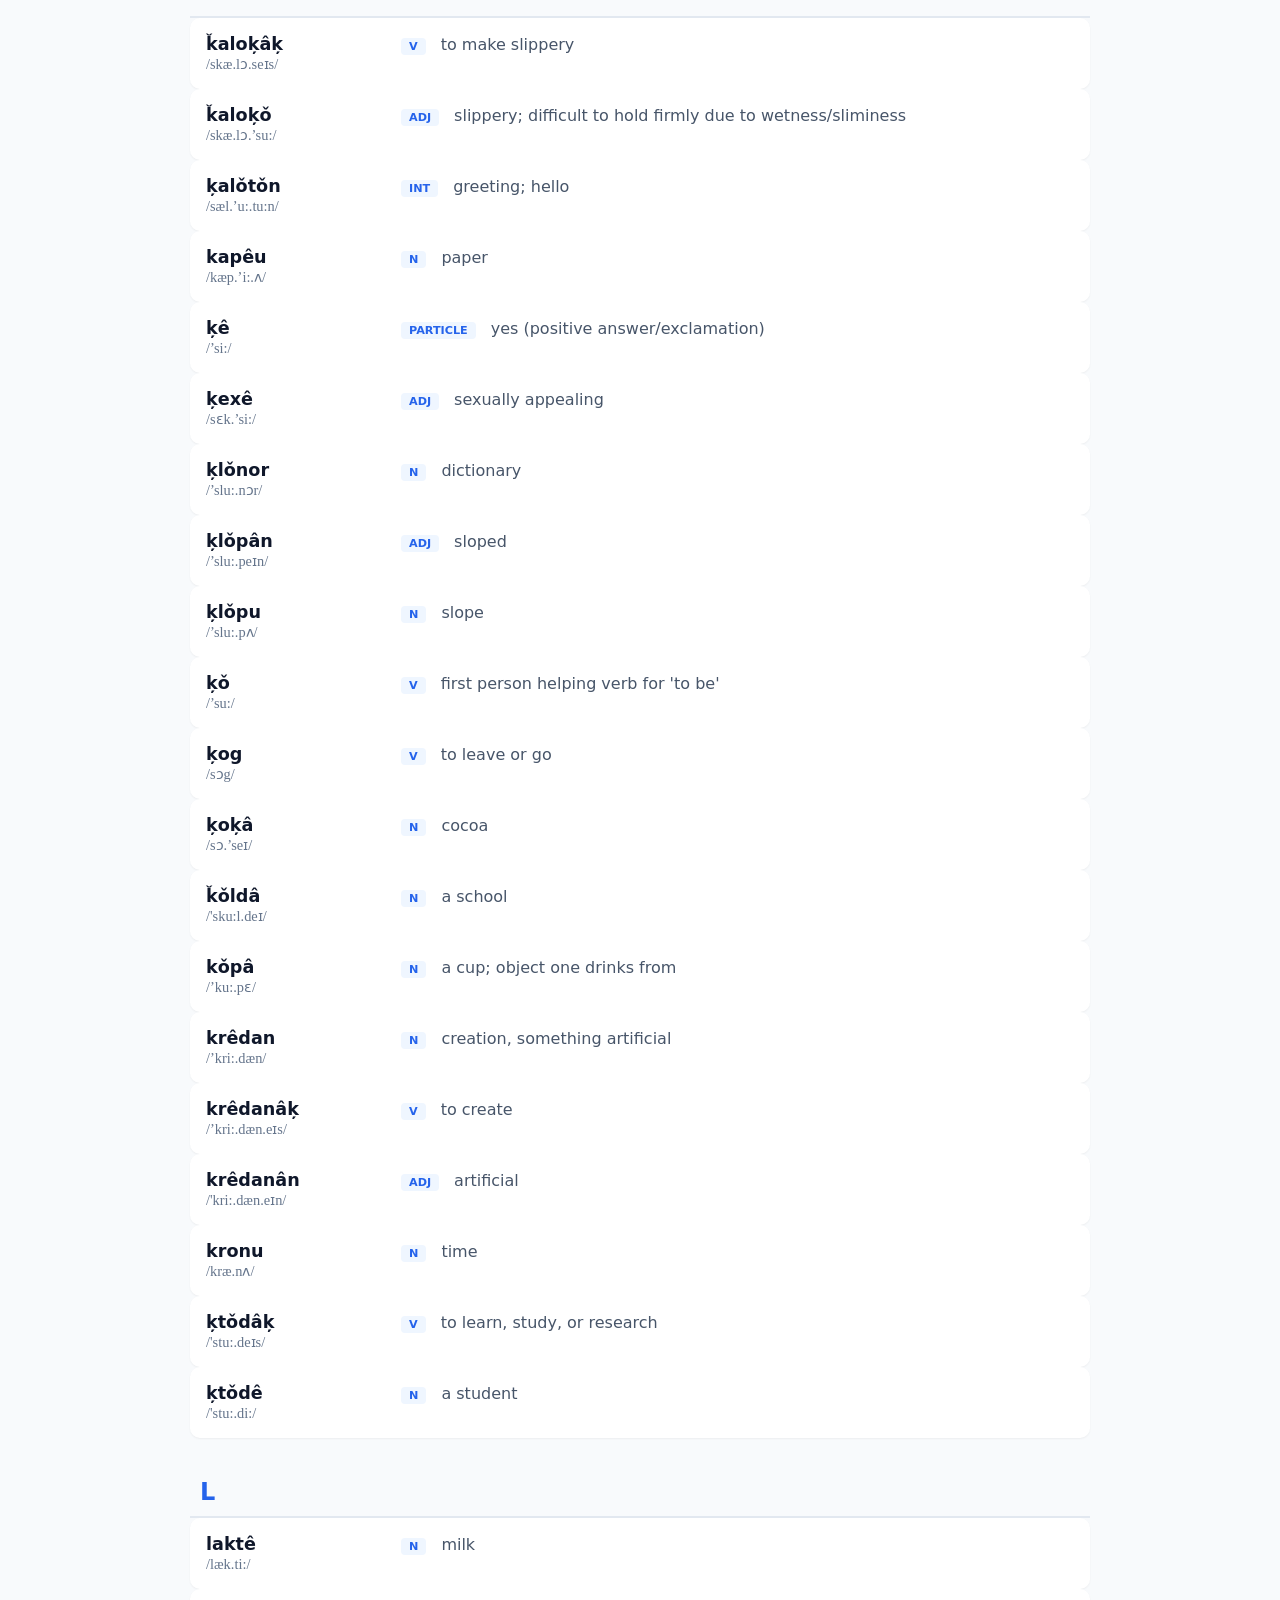
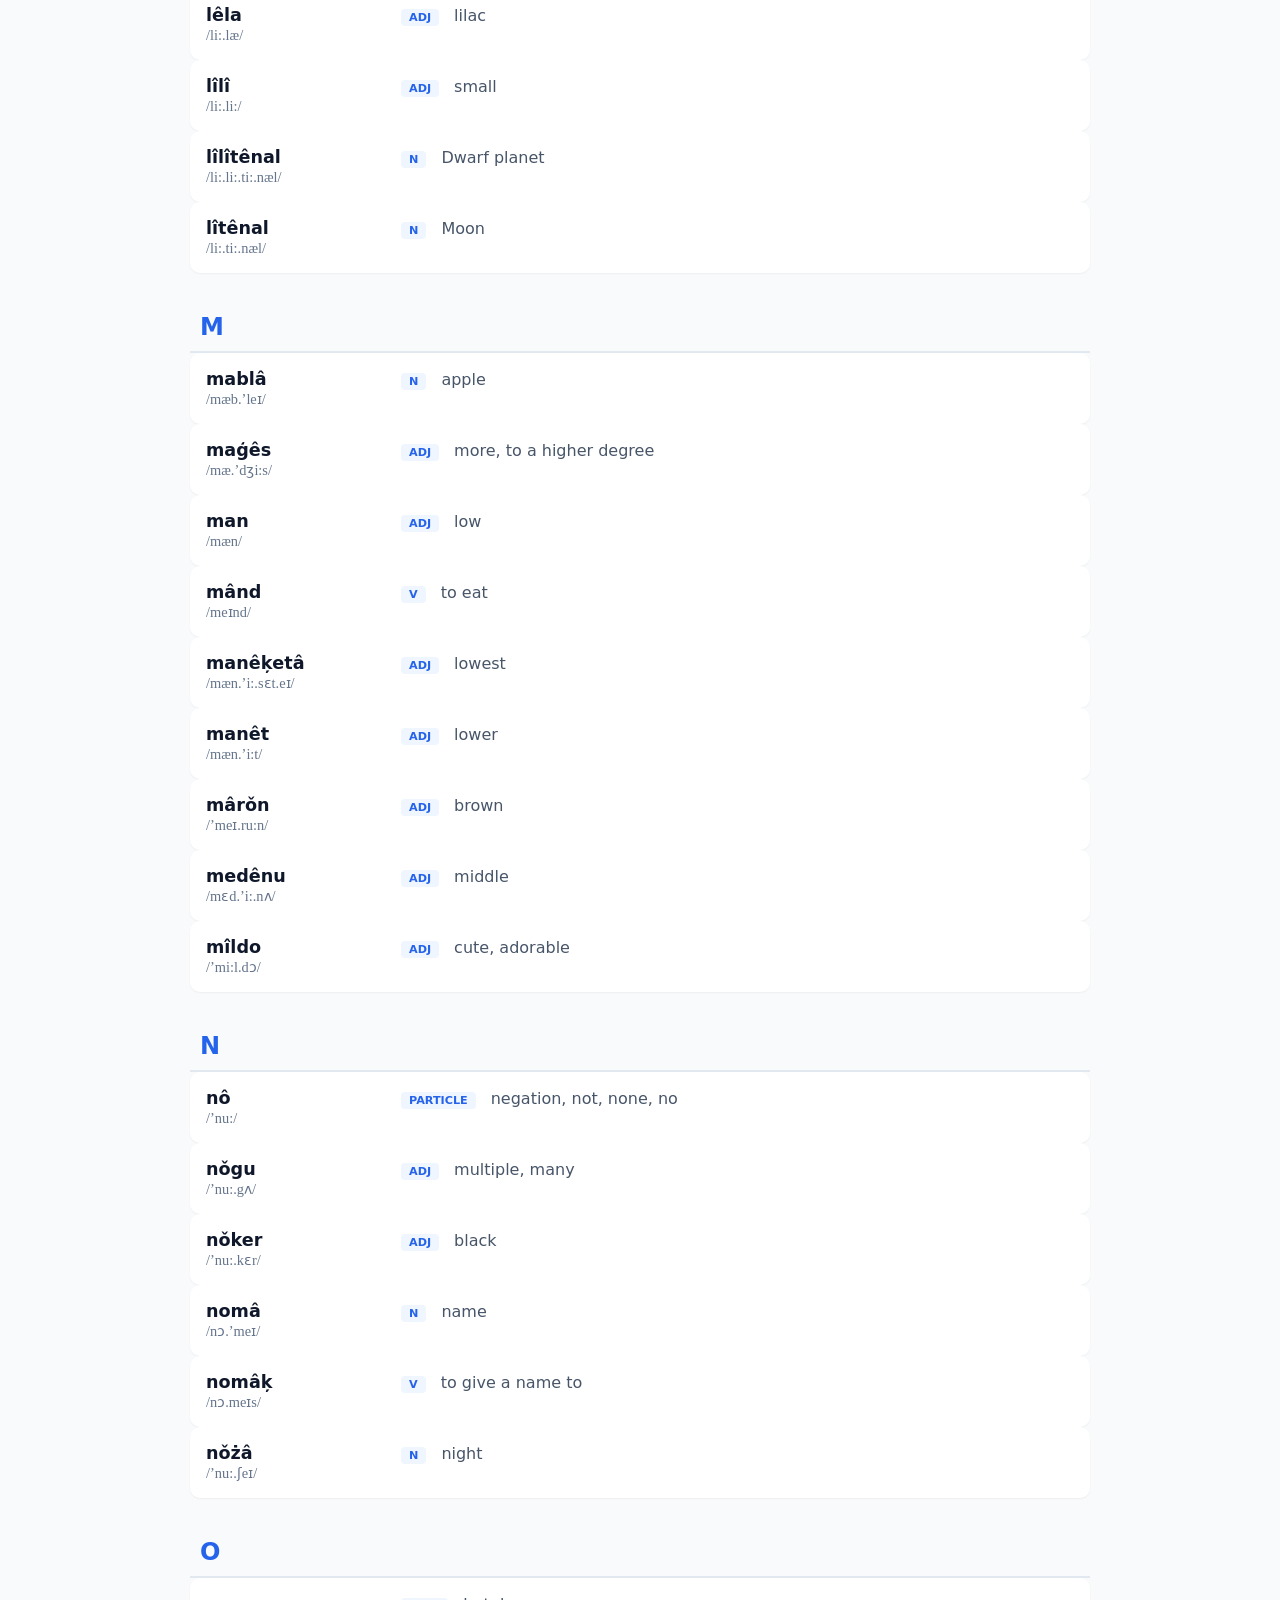
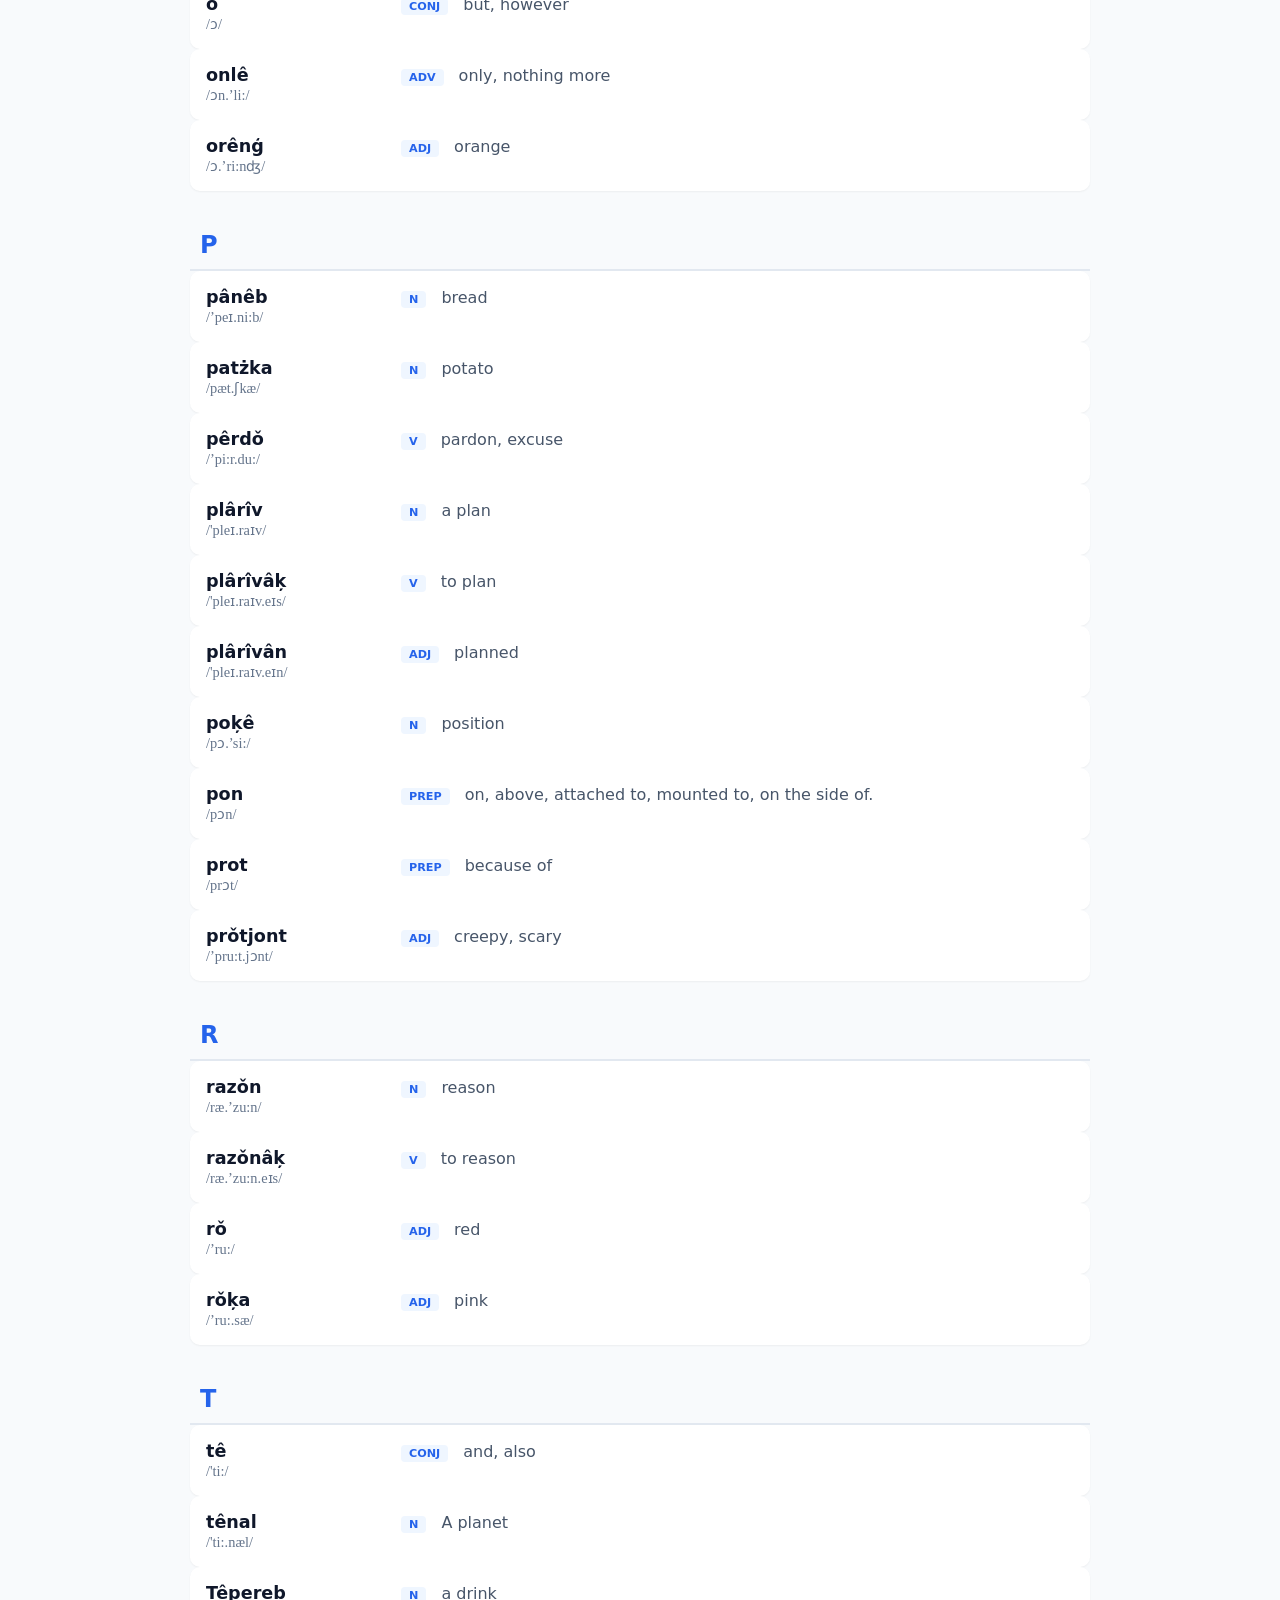
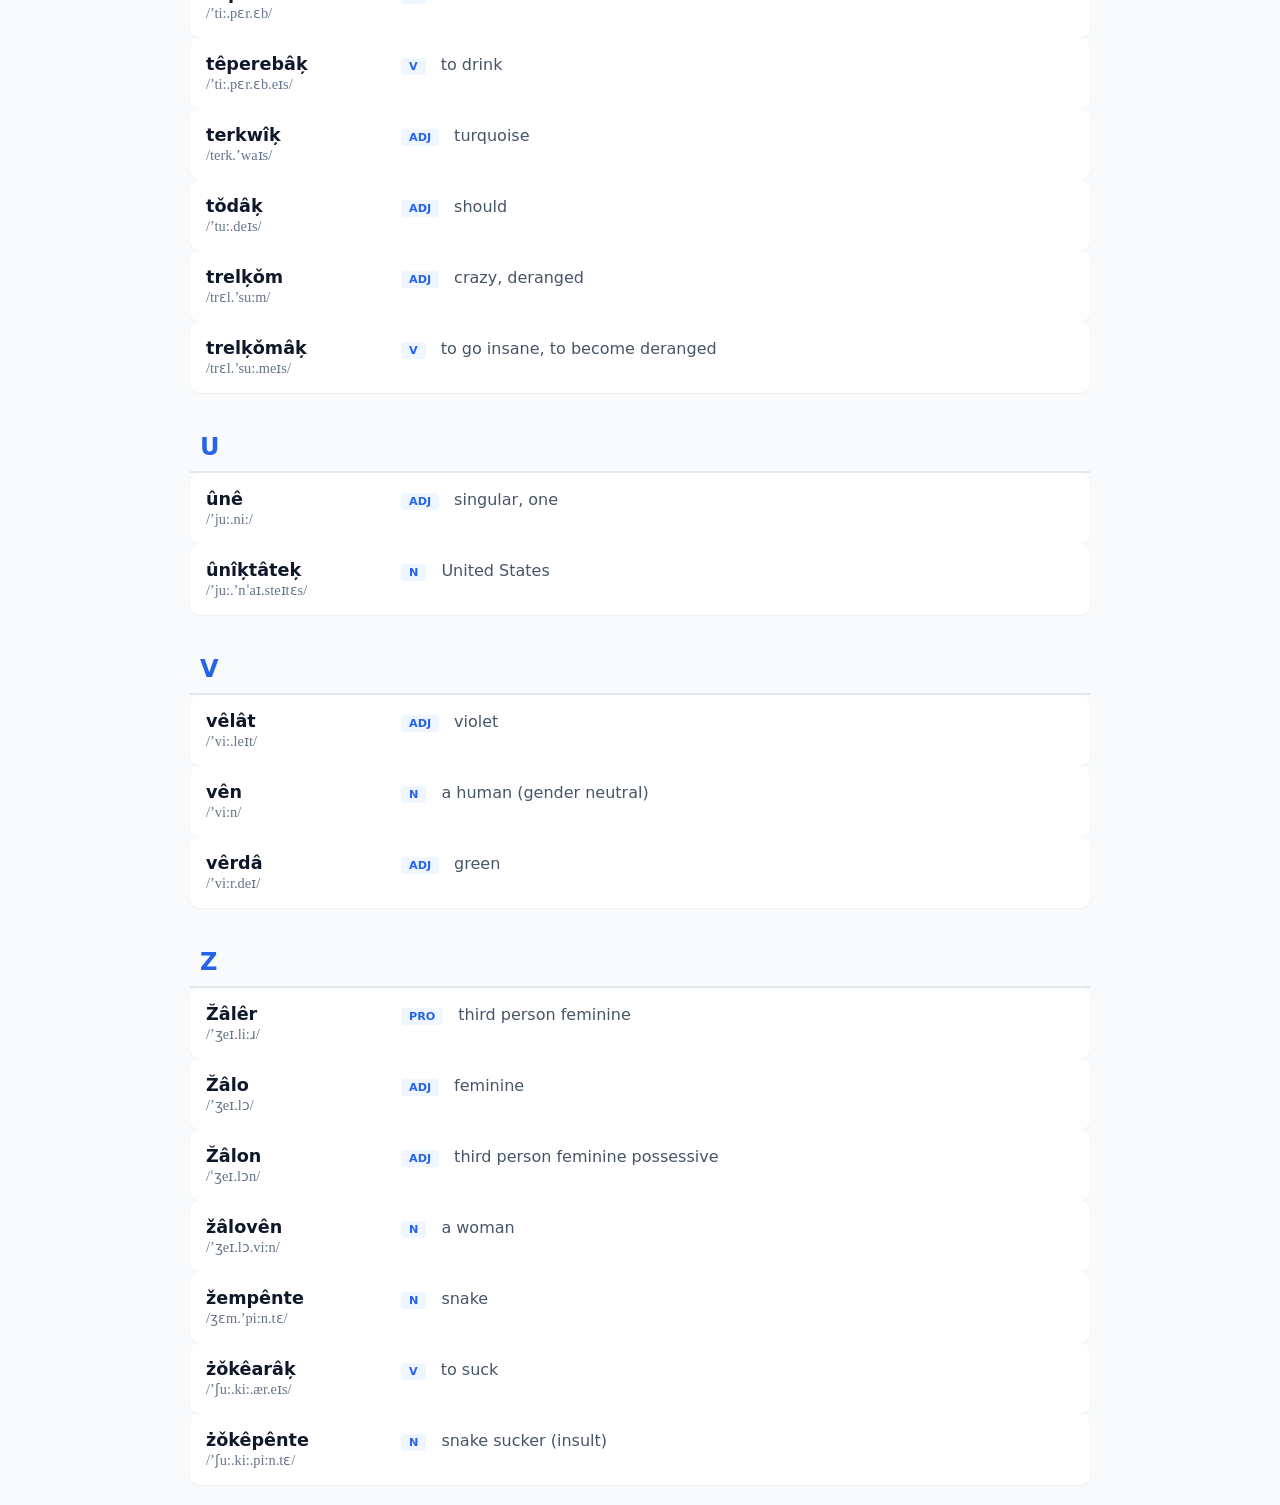
==== commit 3c6b266b: "Change background image from flag.jpg to flag.png" ====
--- a/index.html
+++ b/index.html
@@ -21,7 +21,7 @@
             transform: translate(-50%, -50%);
             width: 600px;
             height: 400px;
-            background: url('flag.svg') center/contain no-repeat;
+            background: url('flag.png') center/contain no-repeat;
             opacity: 0.03;
             z-index: -1;
             pointer-events: none;
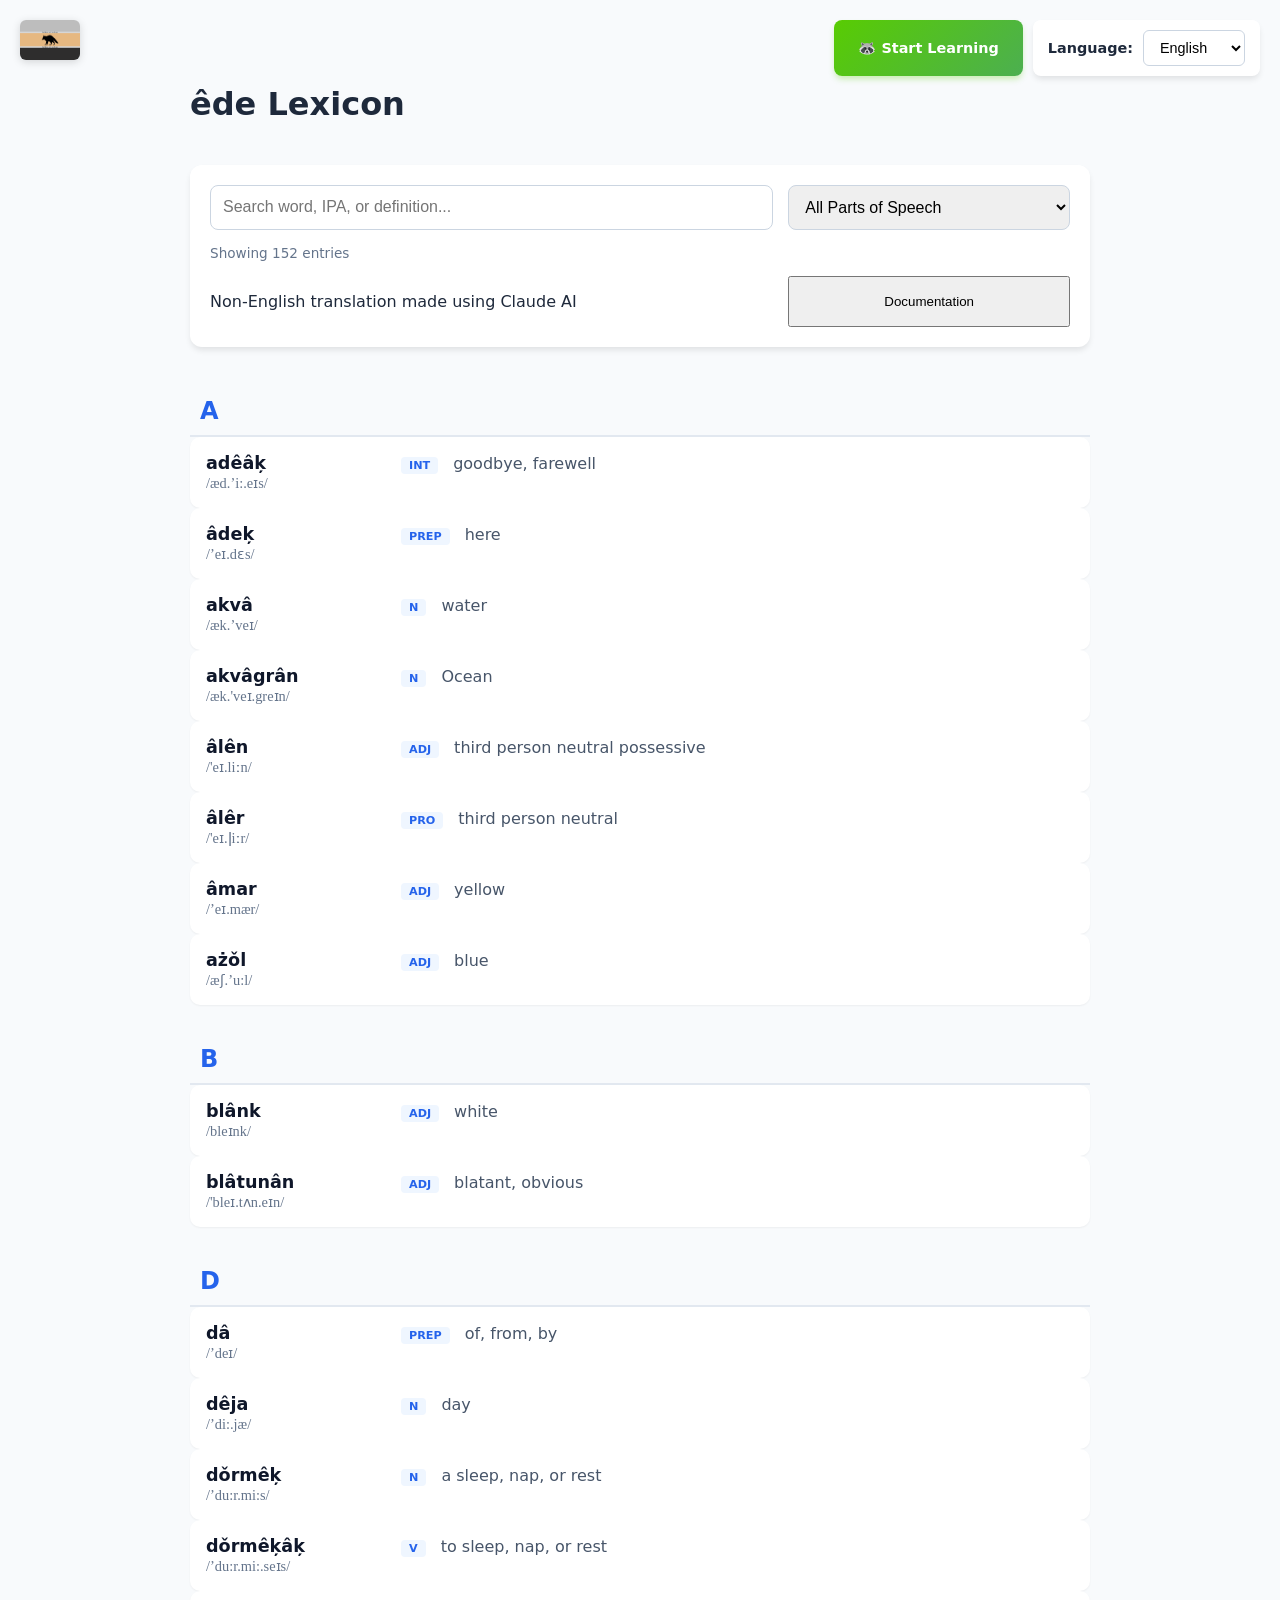
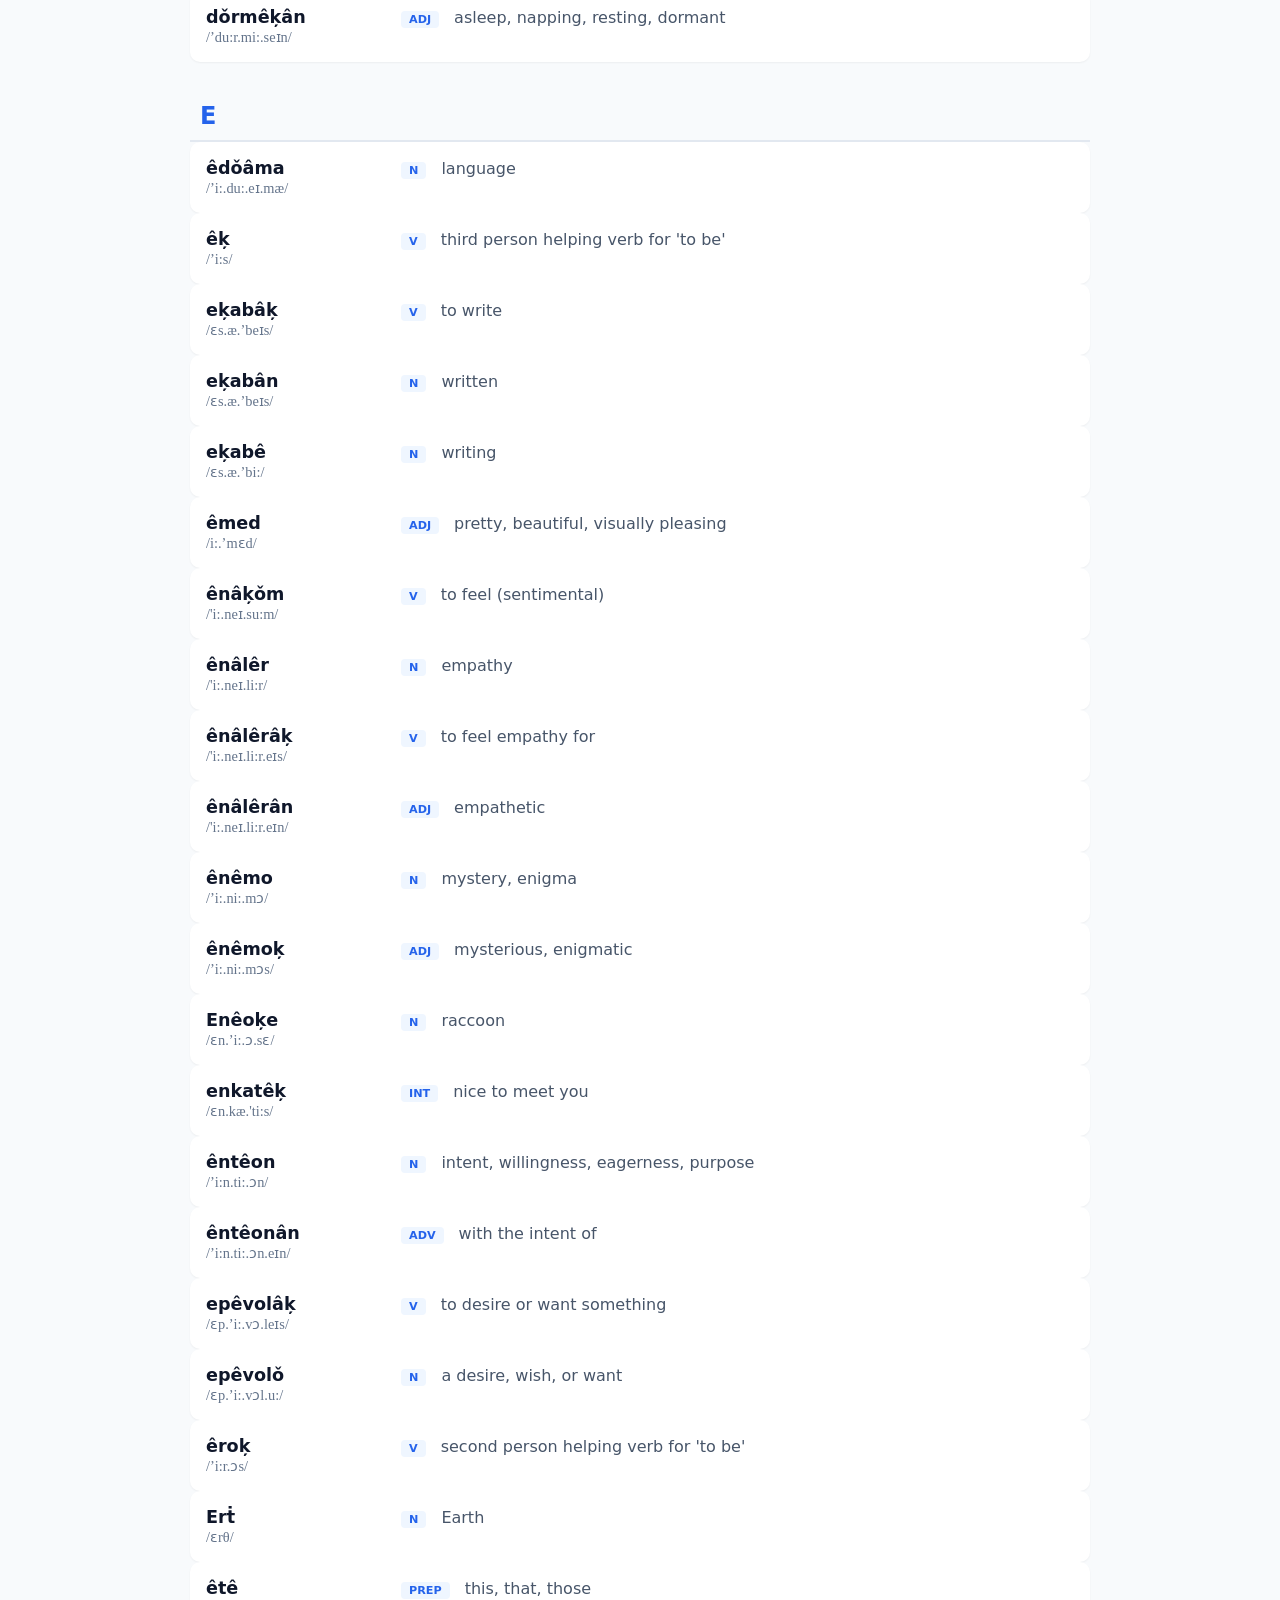
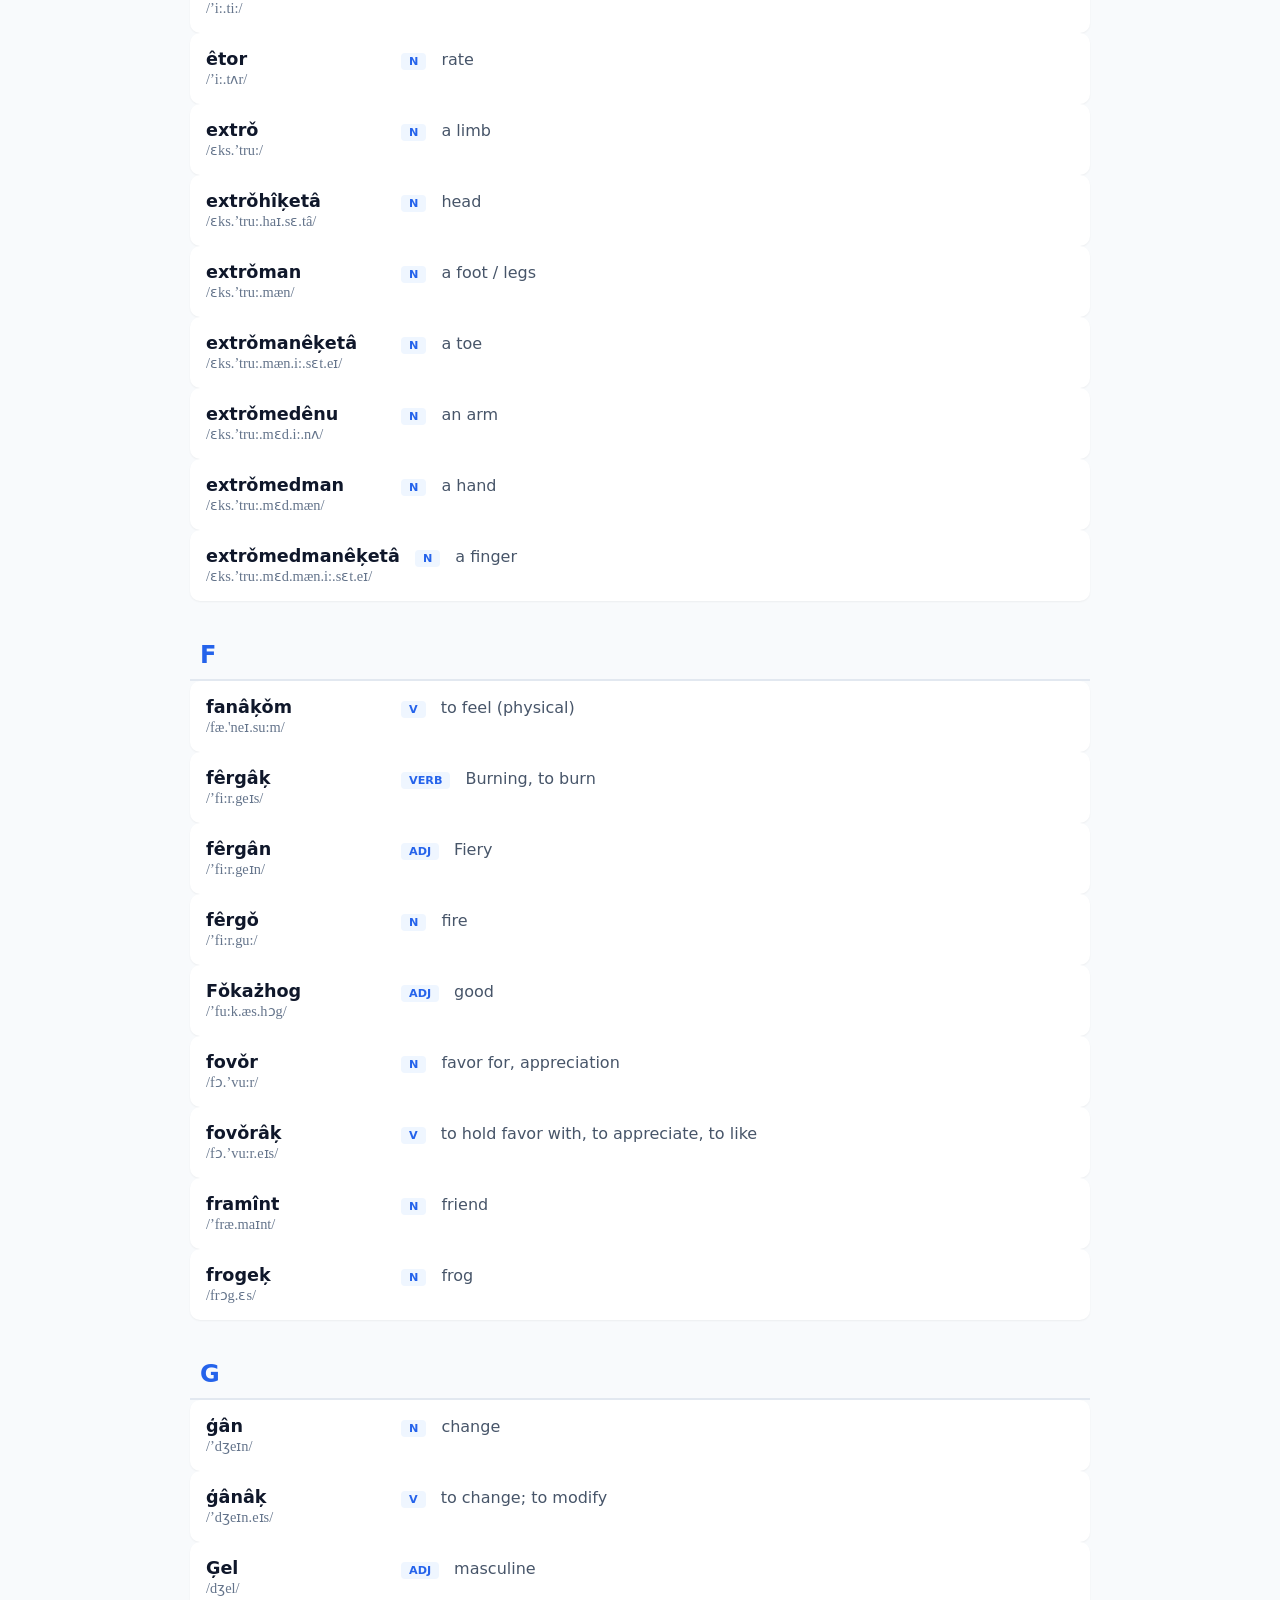
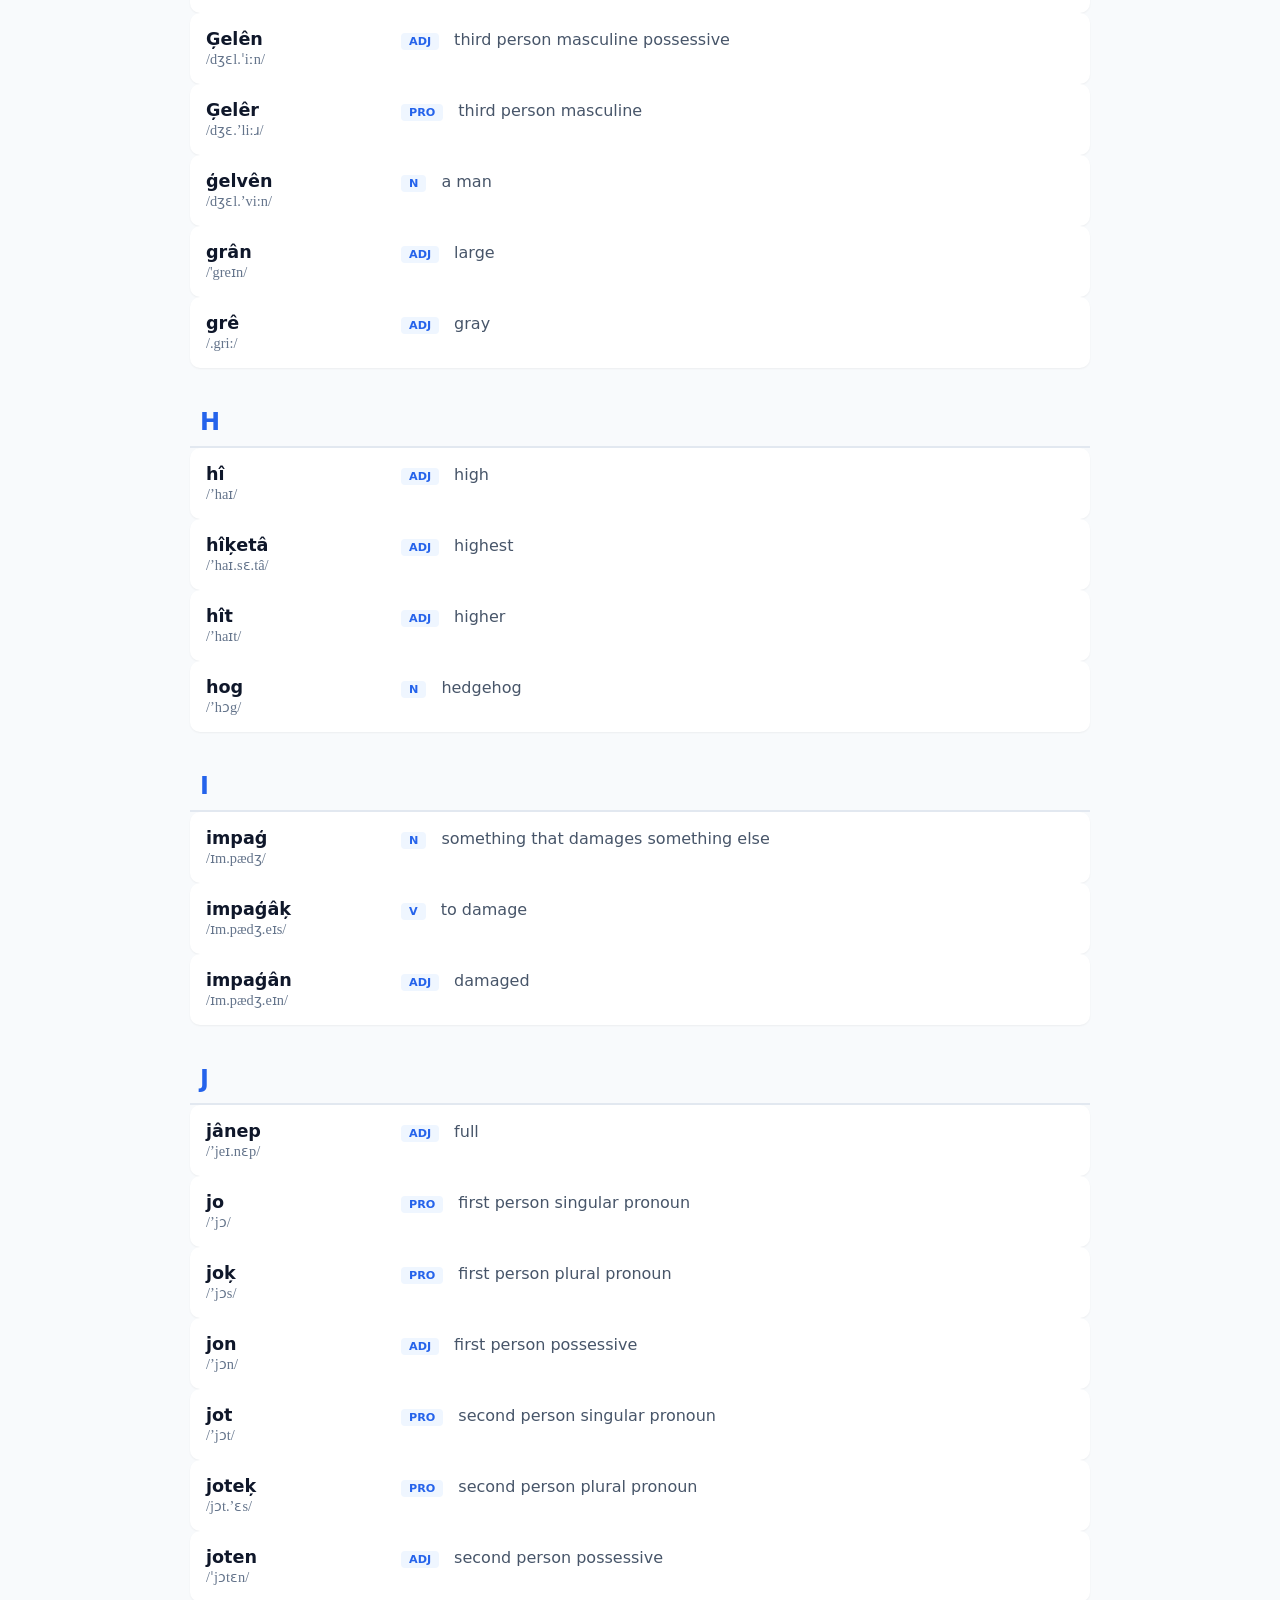
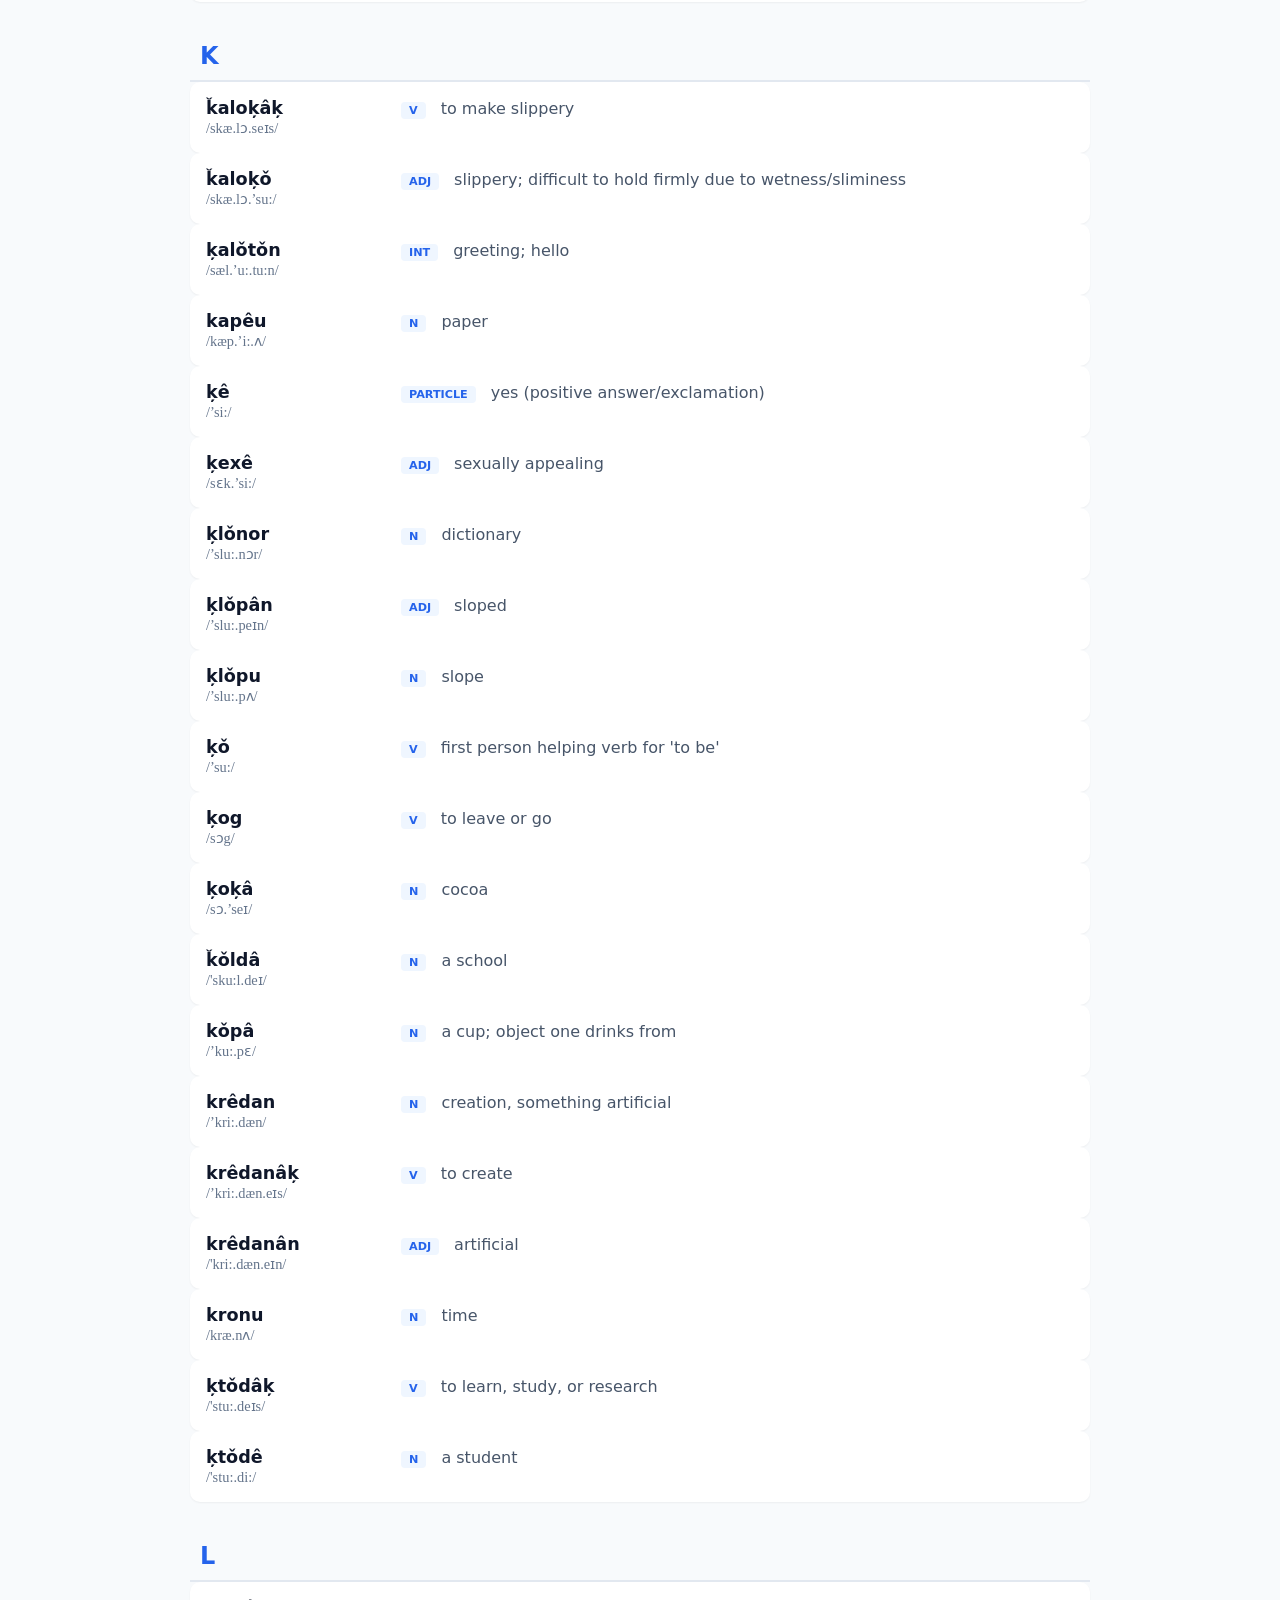
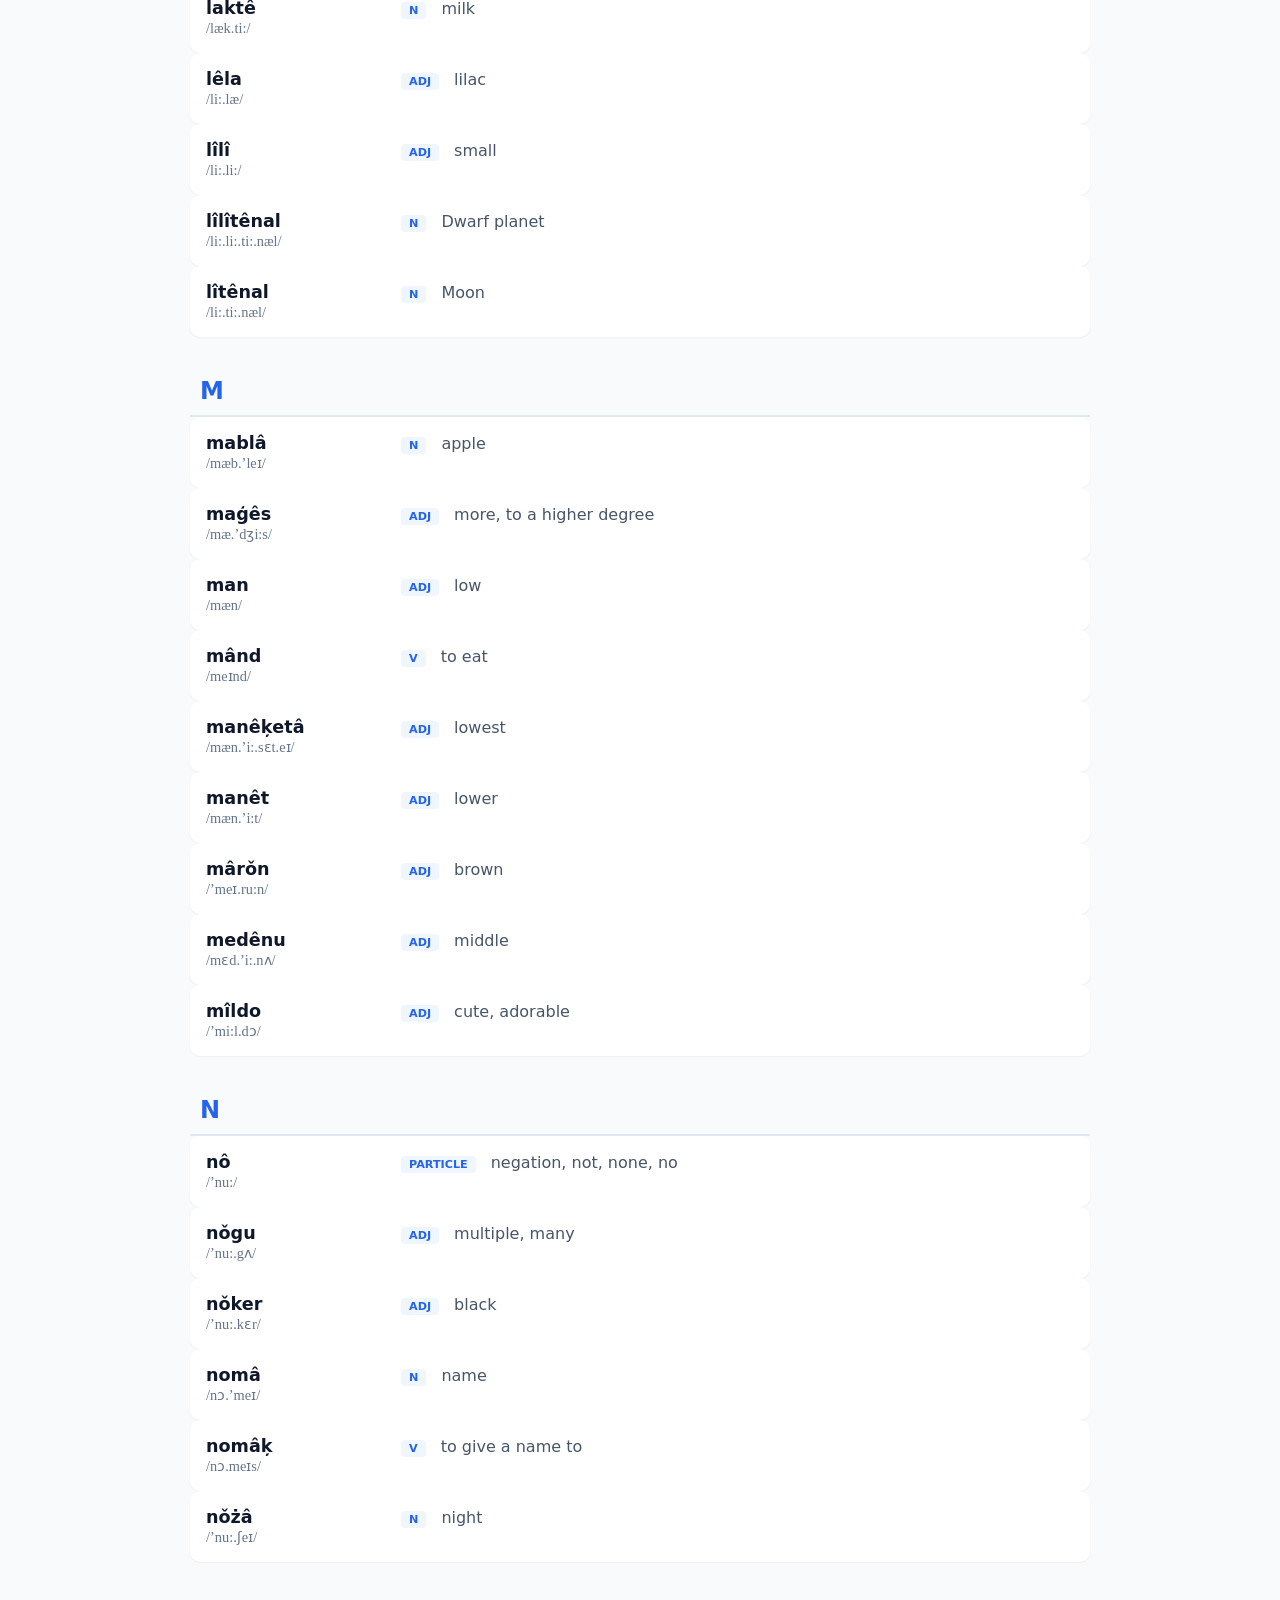
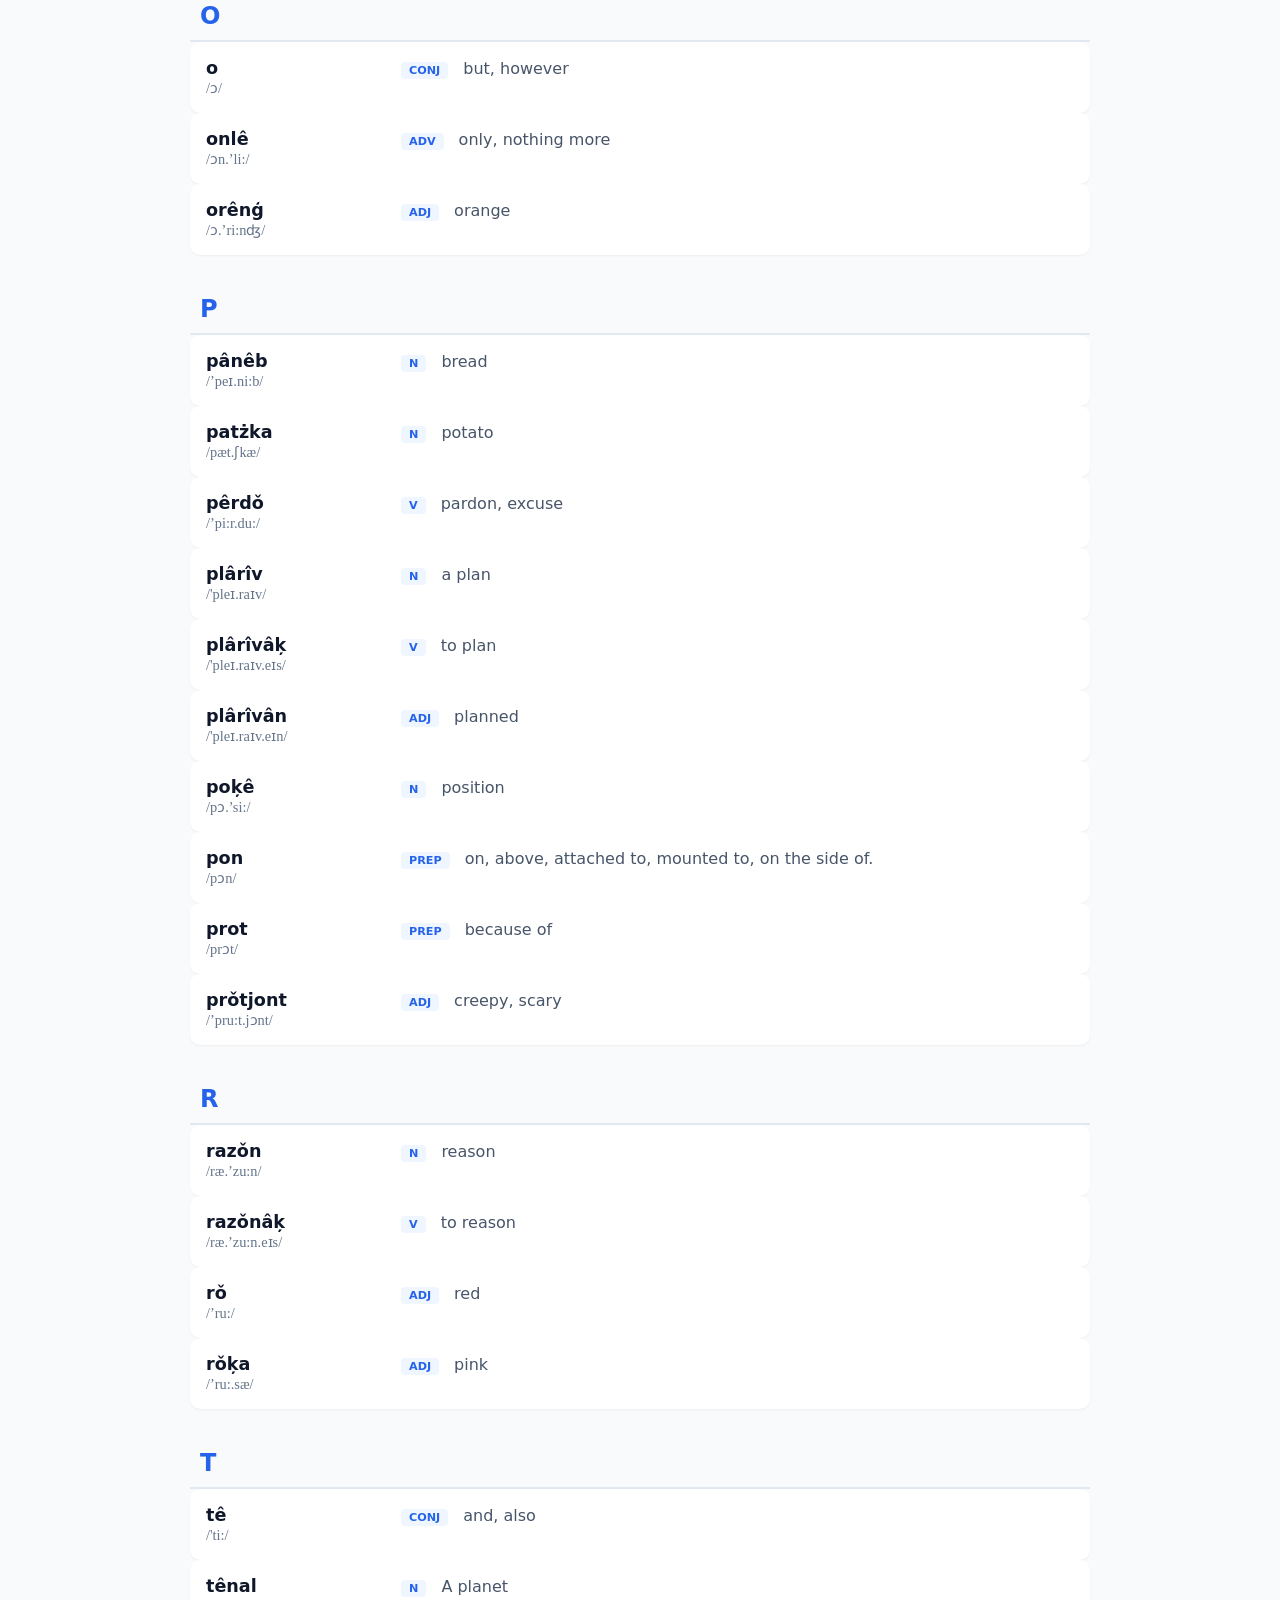
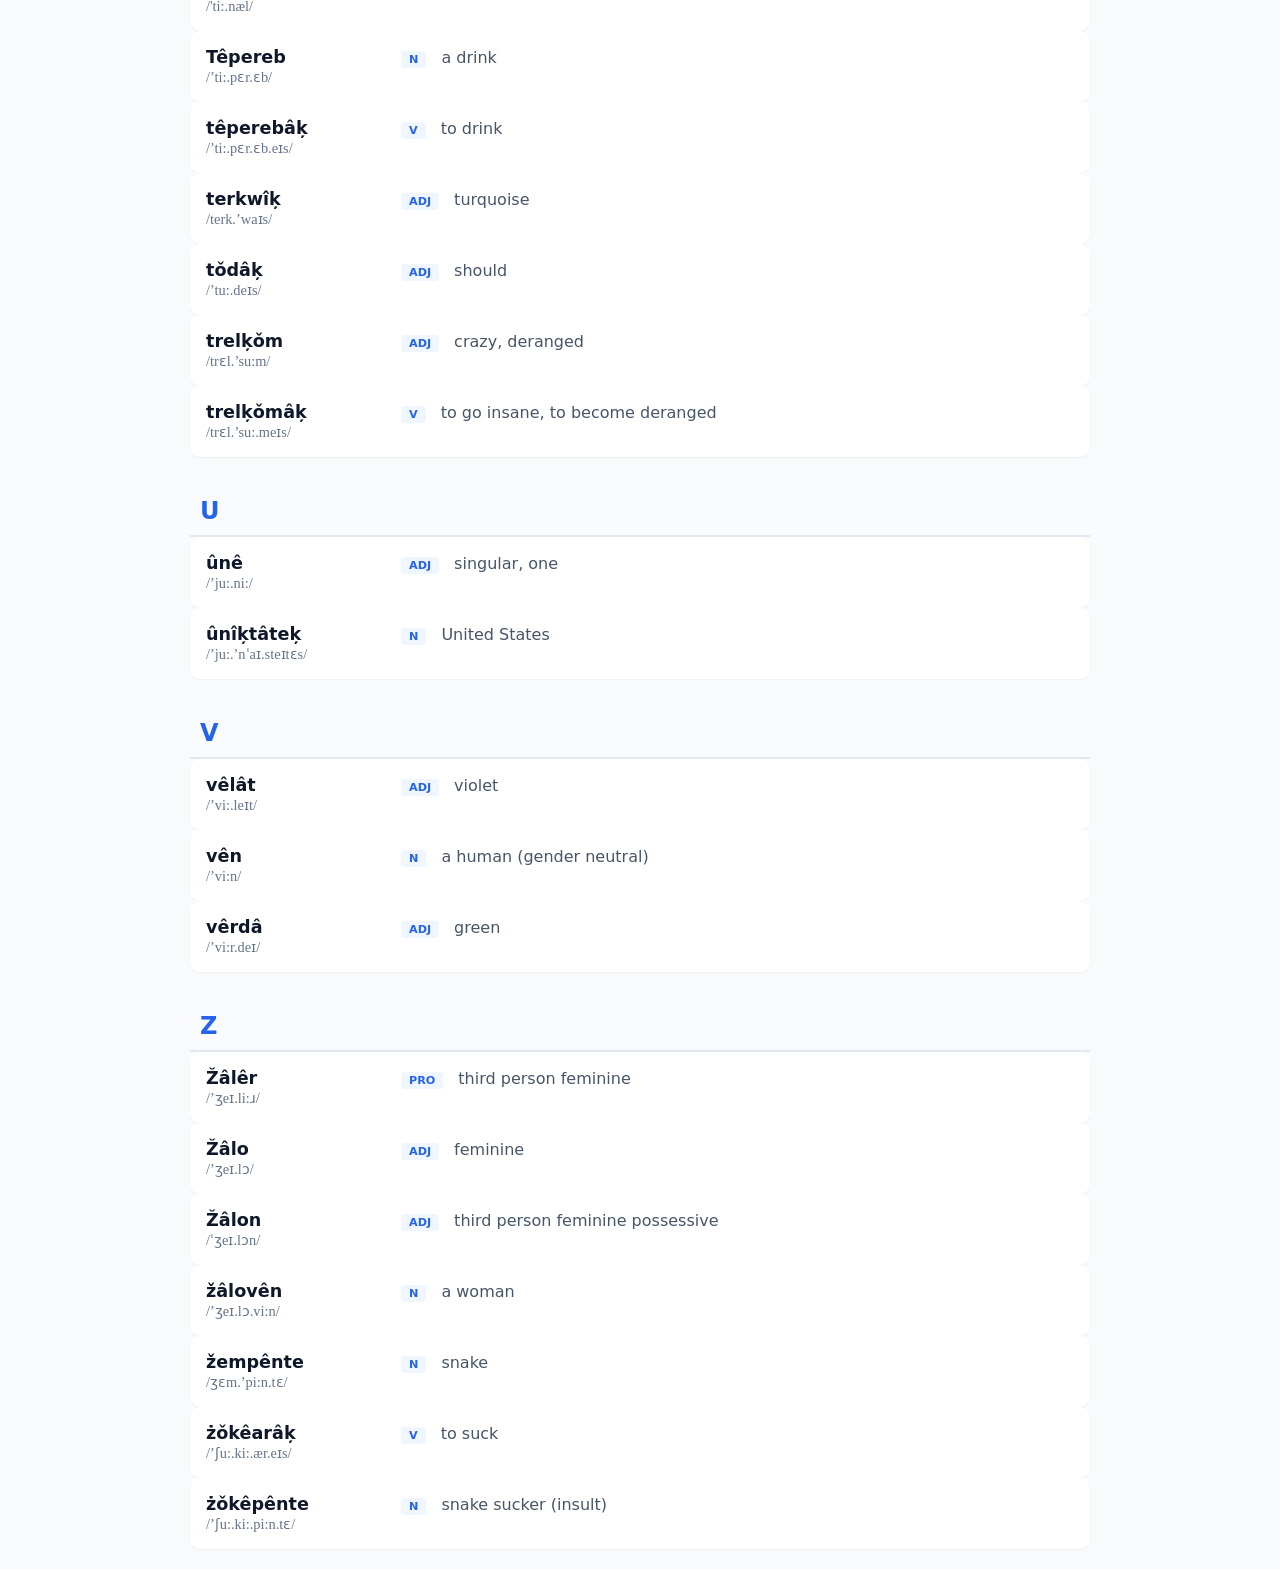
==== commit ff51105f: "Add flag image to header and clean up styles Added a flag image to the header and removed background" ====
--- a/index.html
+++ b/index.html
@@ -3,6 +3,7 @@
 <head>
     <meta charset="UTF-8">
     <meta name="viewport" content="width=device-width, initial-scale=1.0">
+    <img src="flag.png" alt="êde flag" class="flag-icon">
     <title>êde Dictionary</title>
     <style>
         :root {
@@ -13,18 +14,17 @@
         }
         body { font-family: 'Inter', system-ui, sans-serif; background: var(--bg); color: var(--text); margin: 0; padding: 20px; }
         .container { max-width: 900px; margin: 0 auto; }
-        body::before {
-            content: '';
-            position: fixed;
-            top: 50%;
-            left: 50%;
-            transform: translate(-50%, -50%);
-            width: 600px;
-            height: 400px;
-            background: url('flag.png') center/contain no-repeat;
-            opacity: 0.03;
-            z-index: -1;
-            pointer-events: none;
+        header {
+            display: flex;
+            align-items: center;
+            gap: 15px;
+            margin-bottom: 20px;
+        }
+        .flag-icon {
+            width: 60px;
+            height: 40px;
+            border-radius: 6px;
+            box-shadow: 0 2px 8px rgba(0,0,0,0.15);
         }
         .top-bar {
             position: fixed;
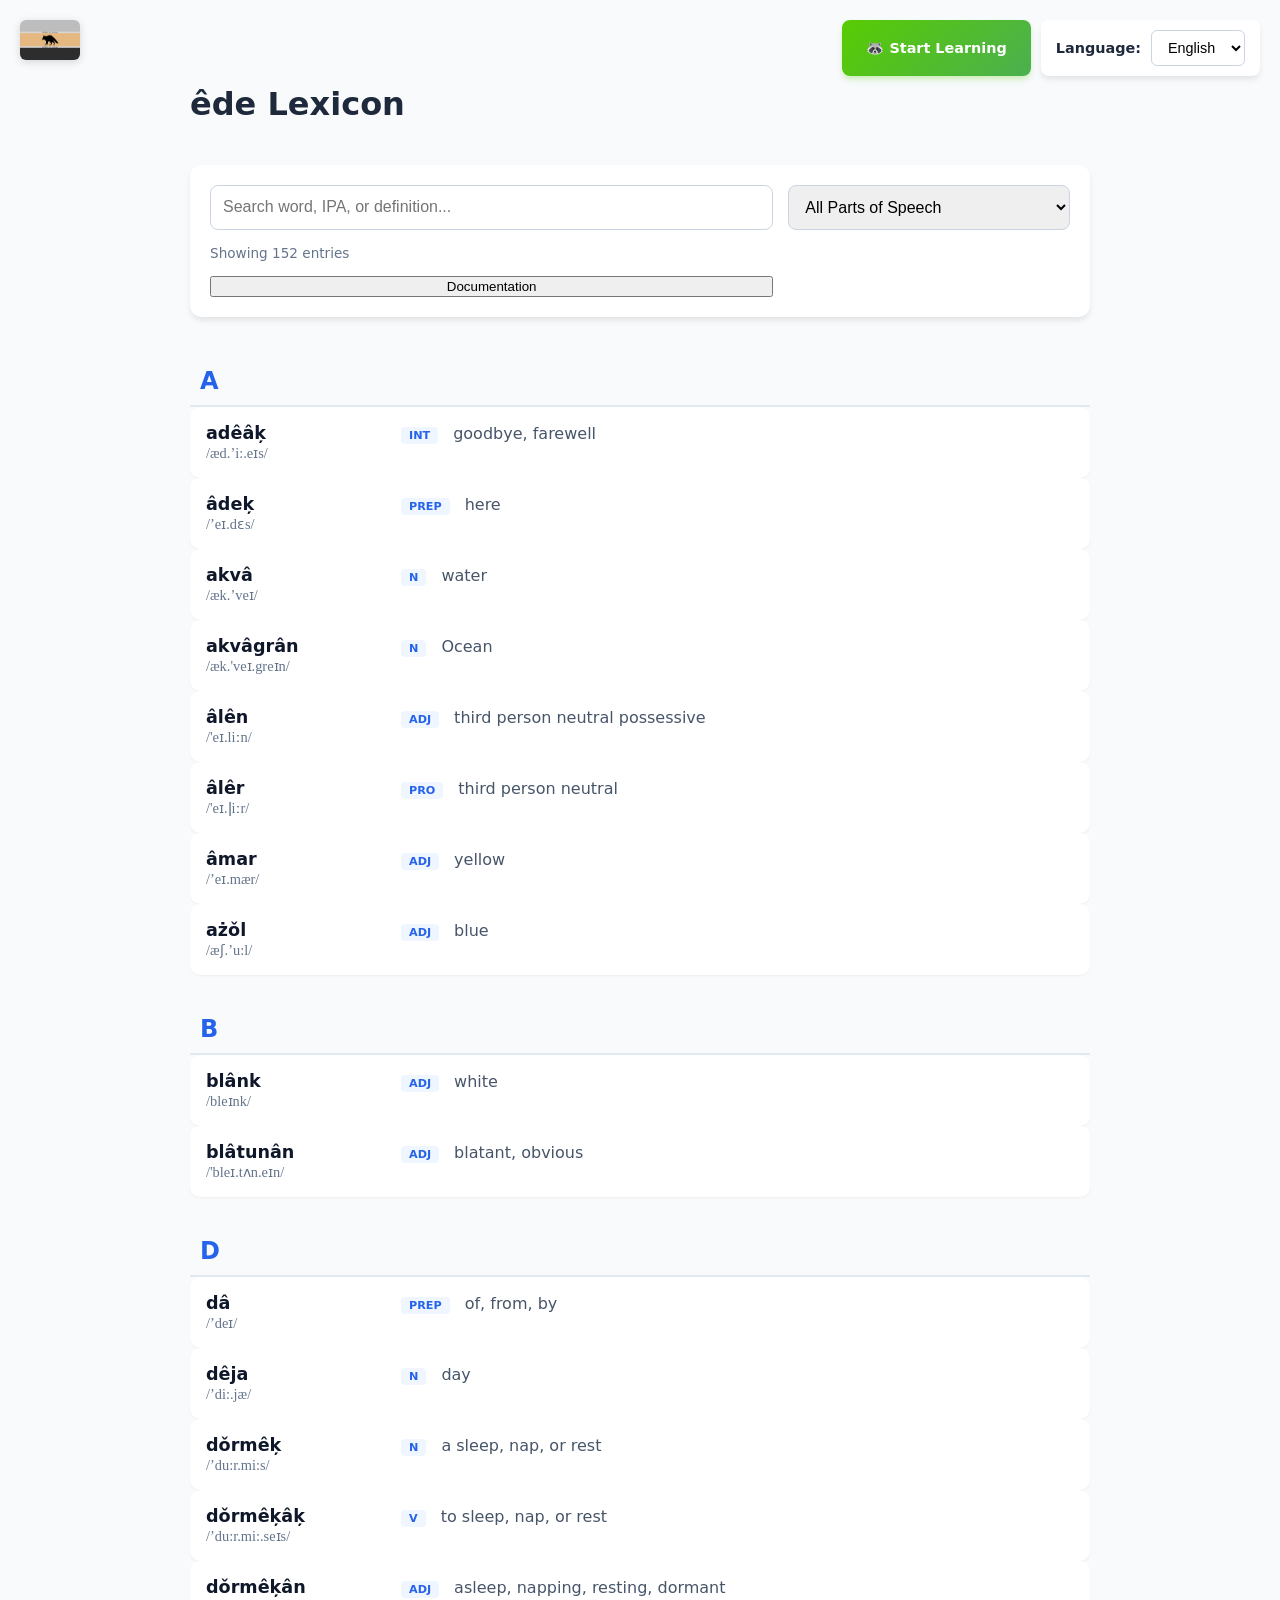
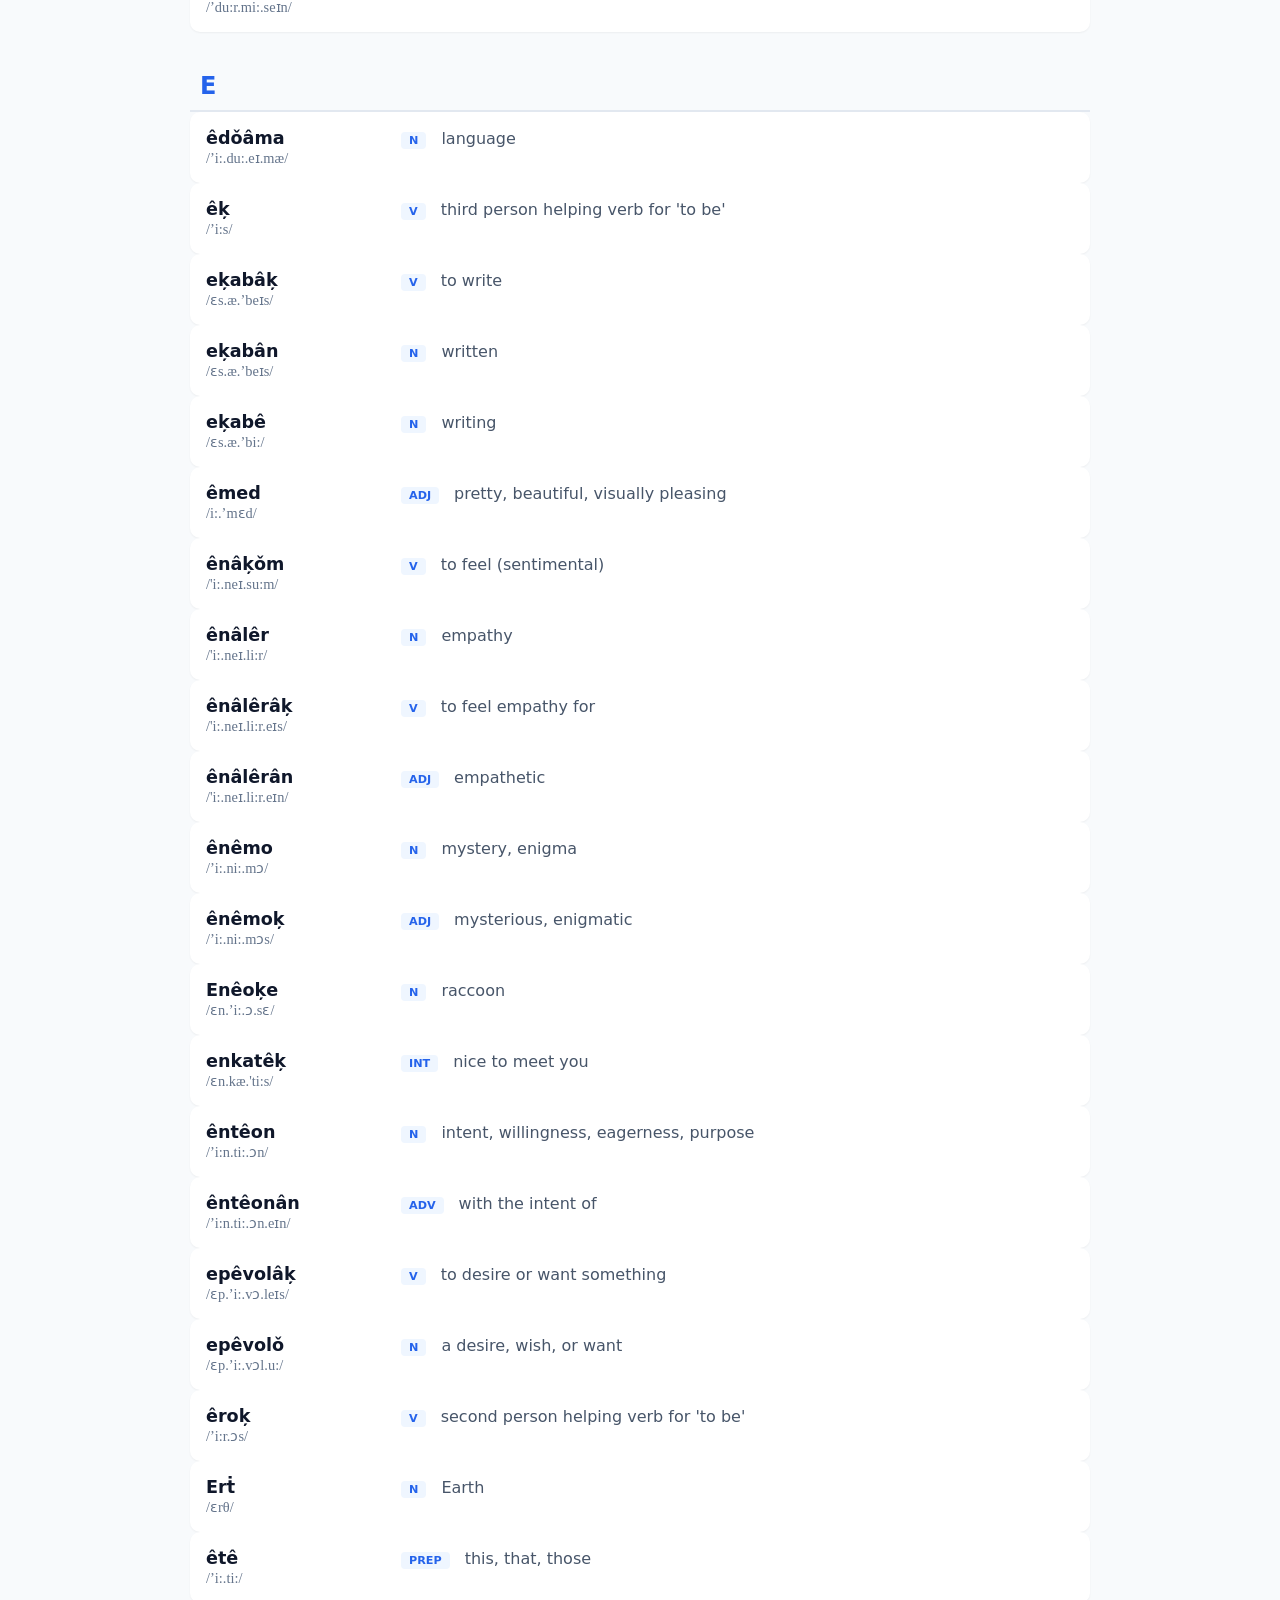
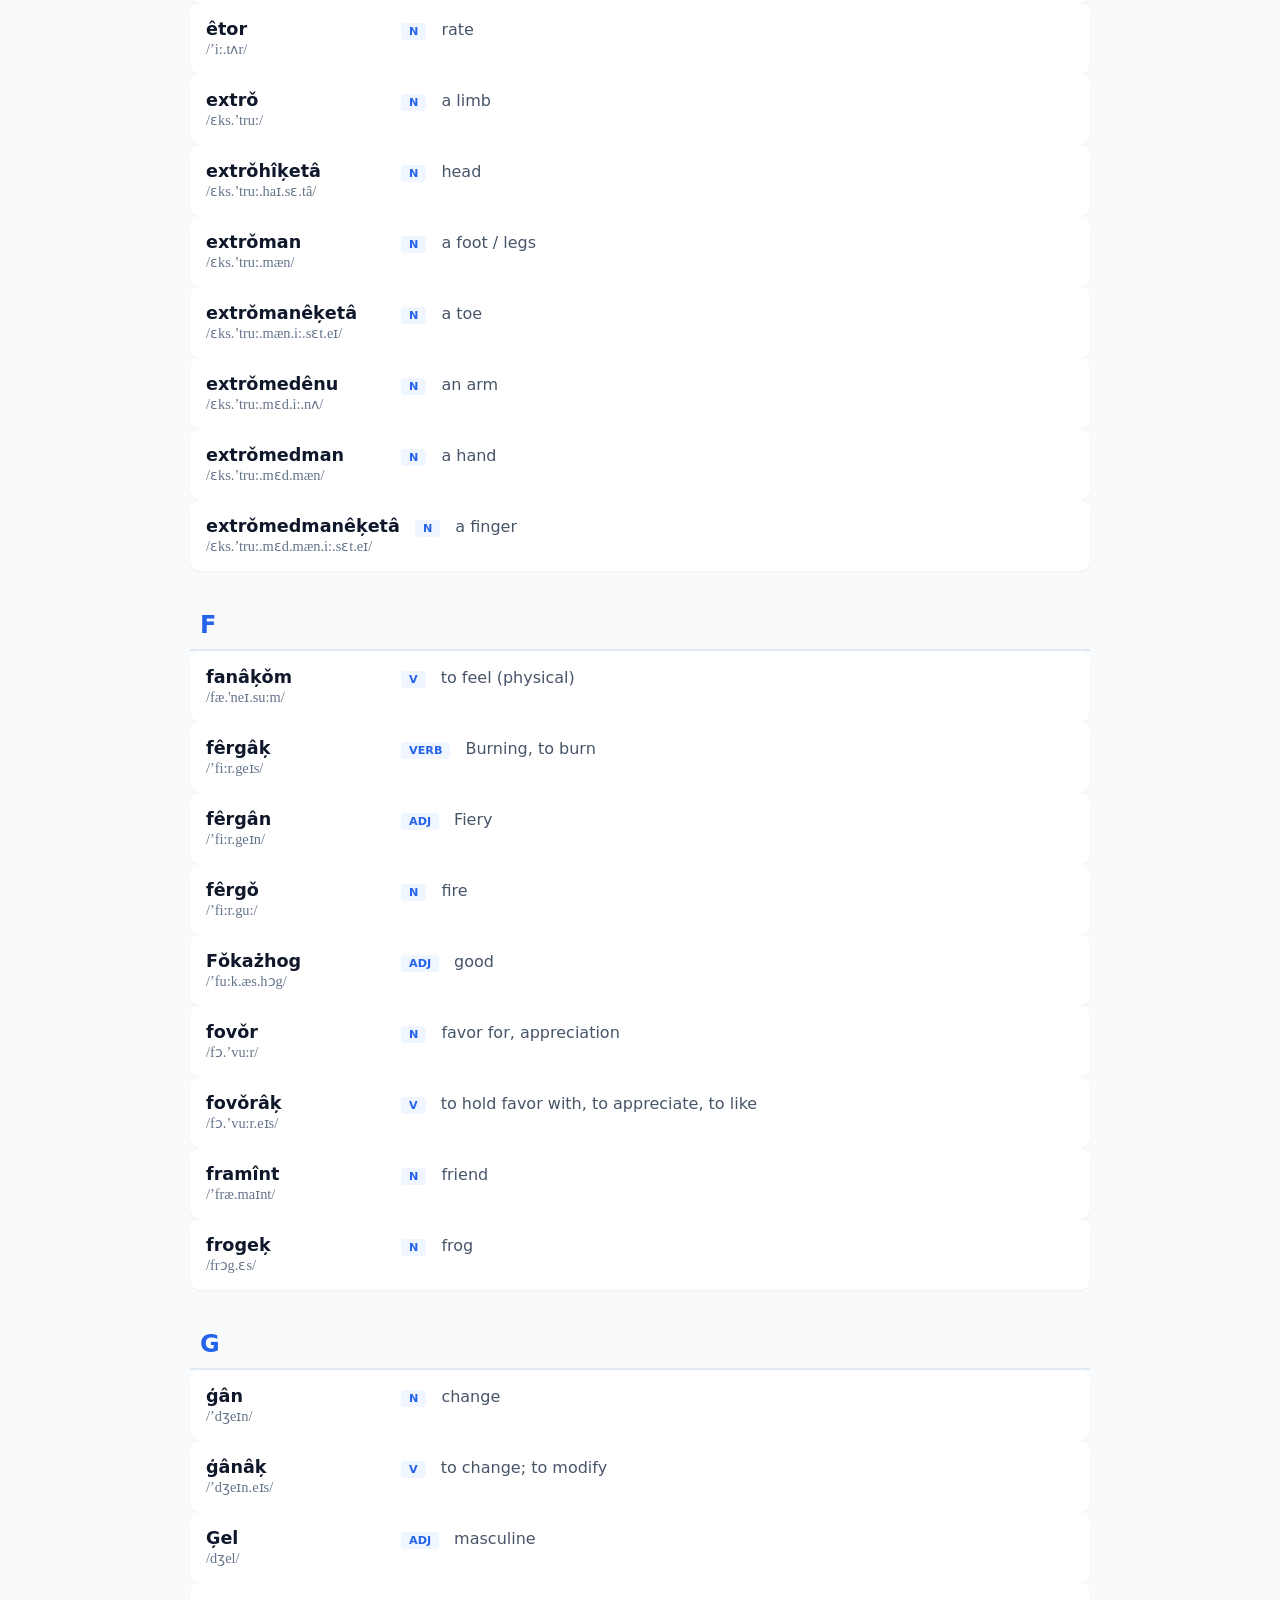
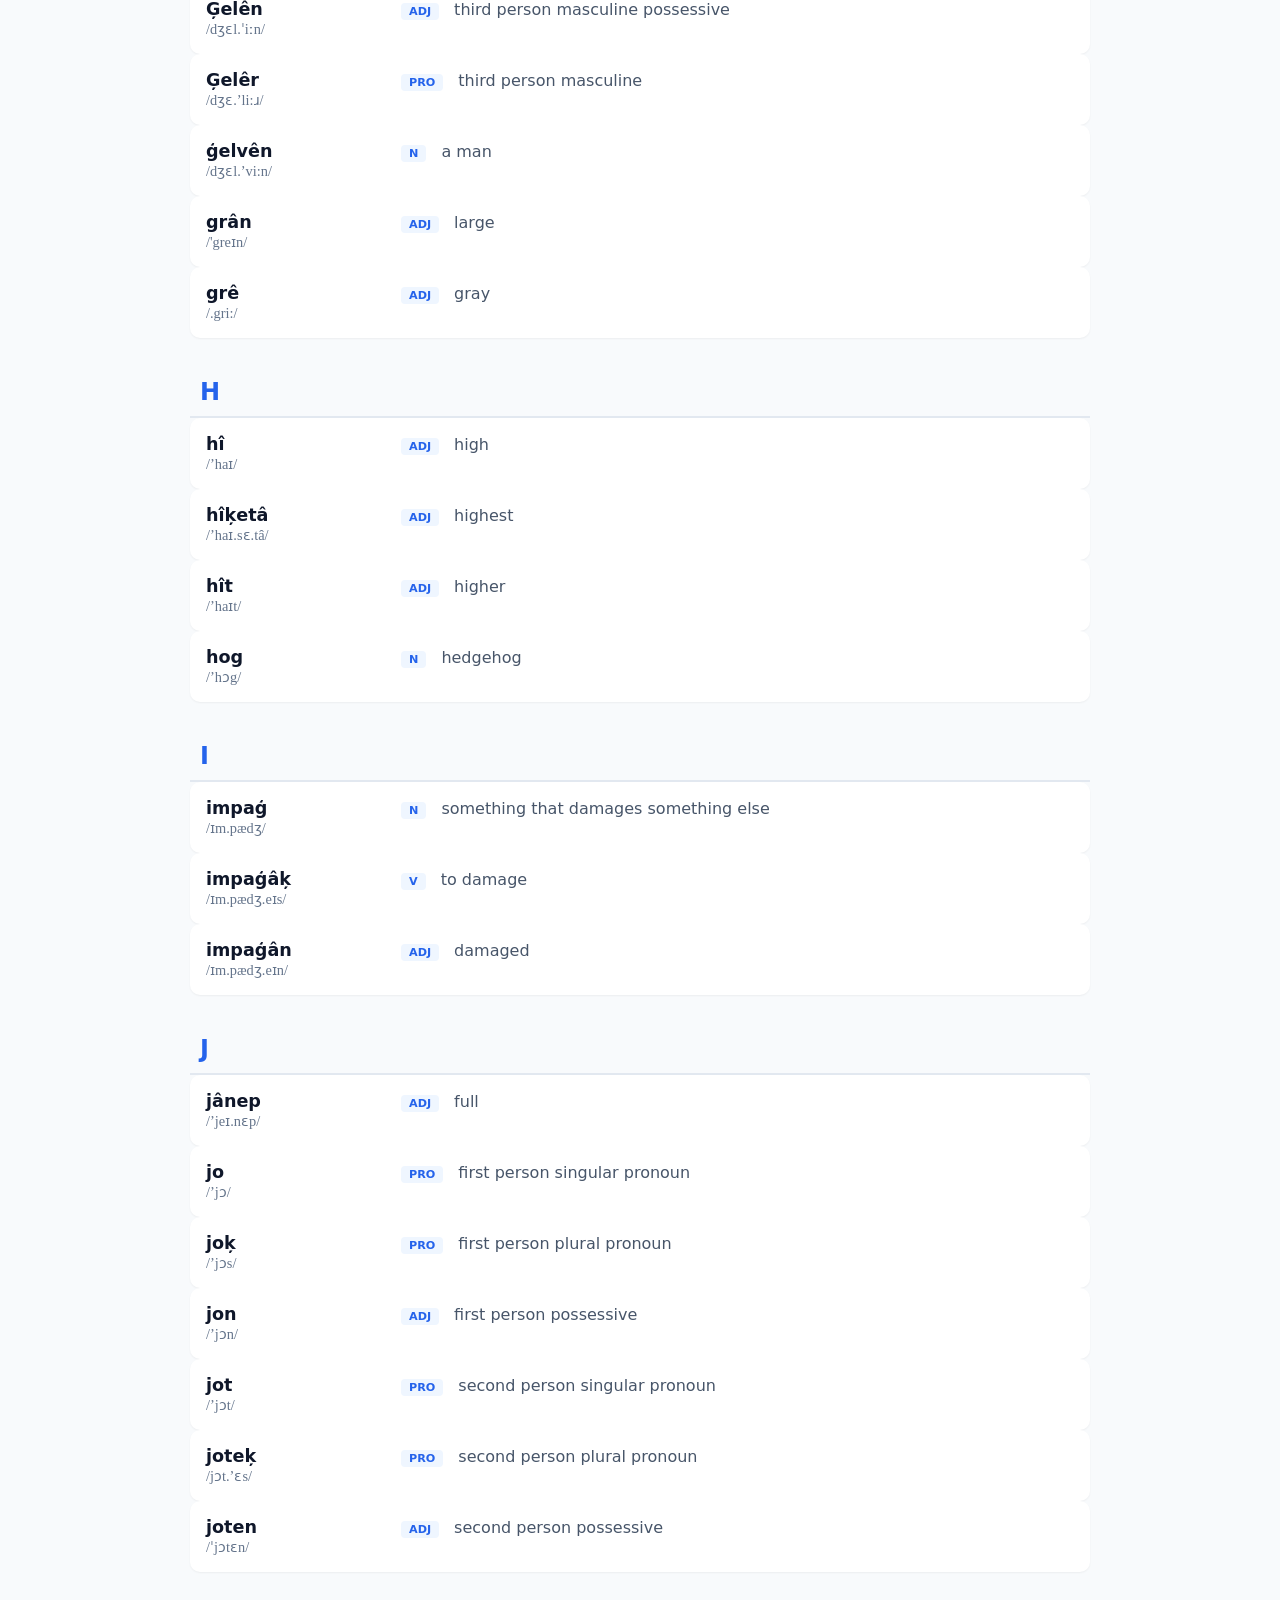
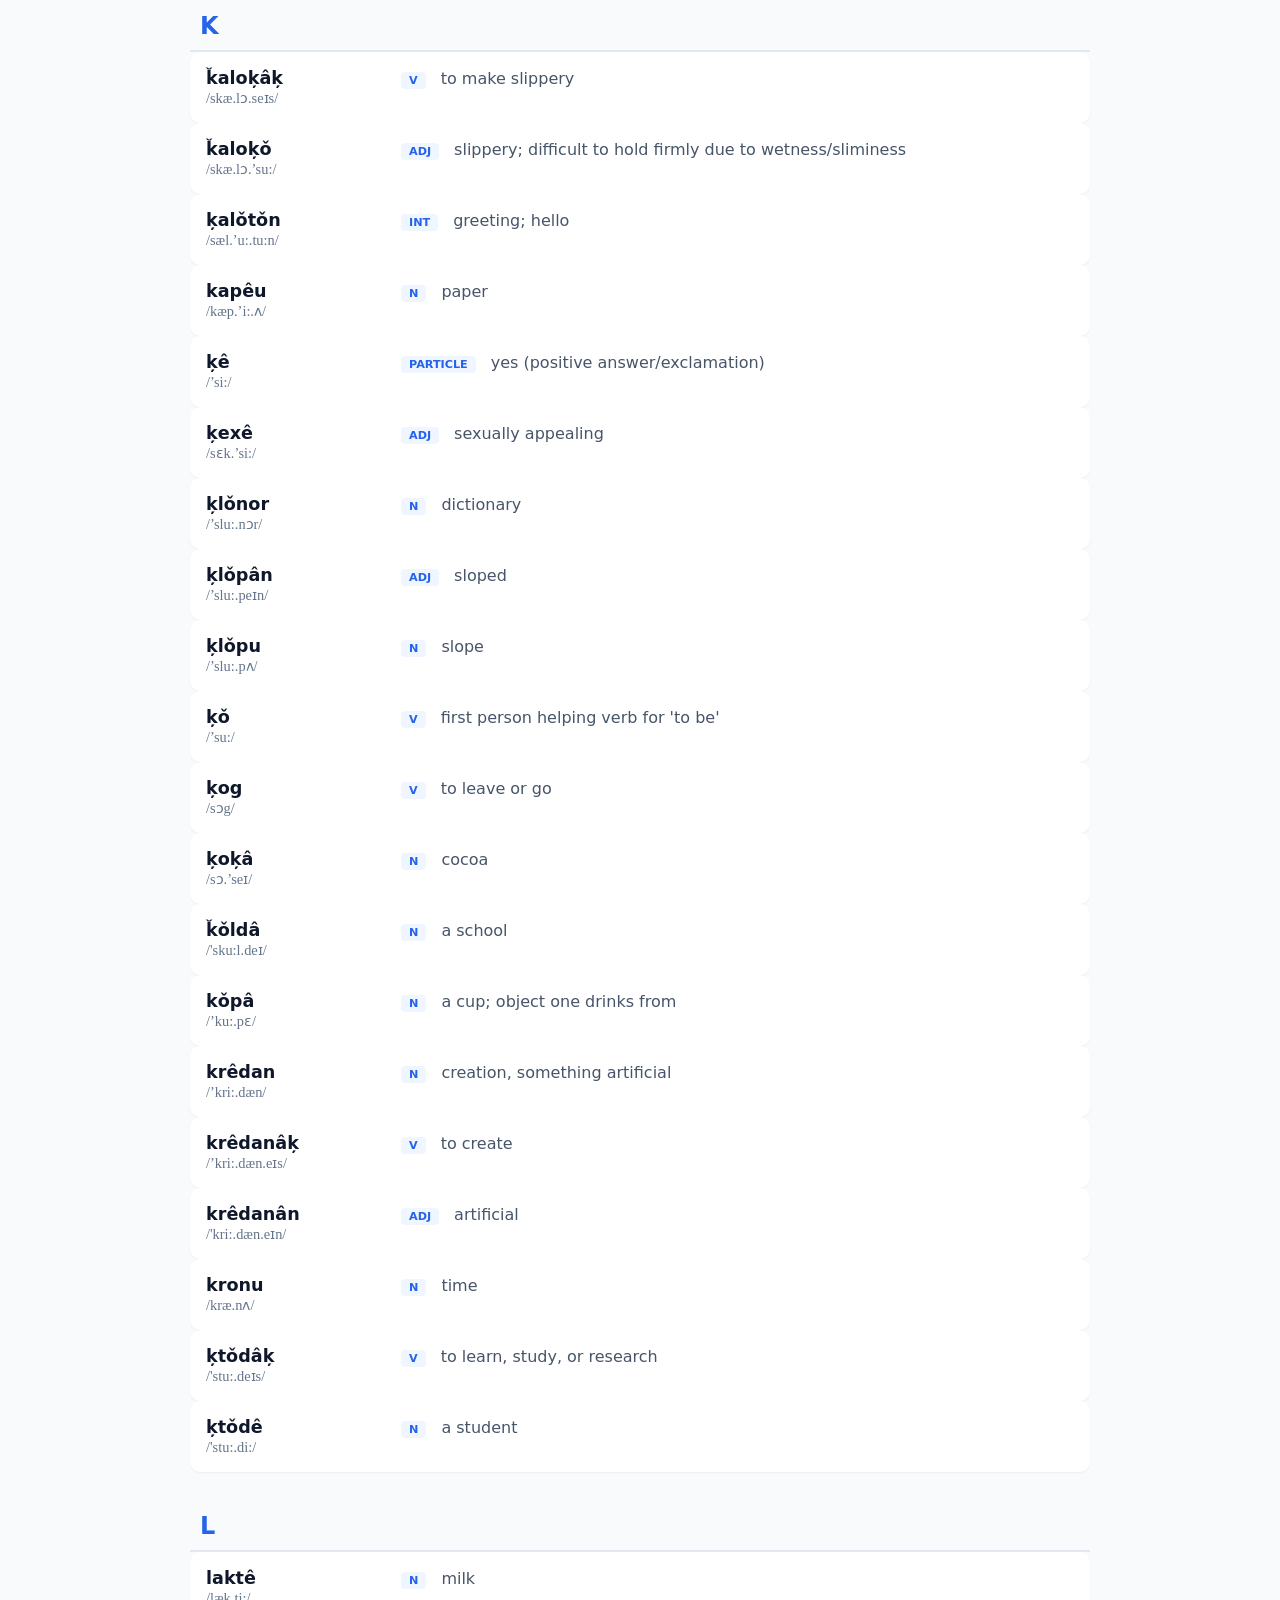
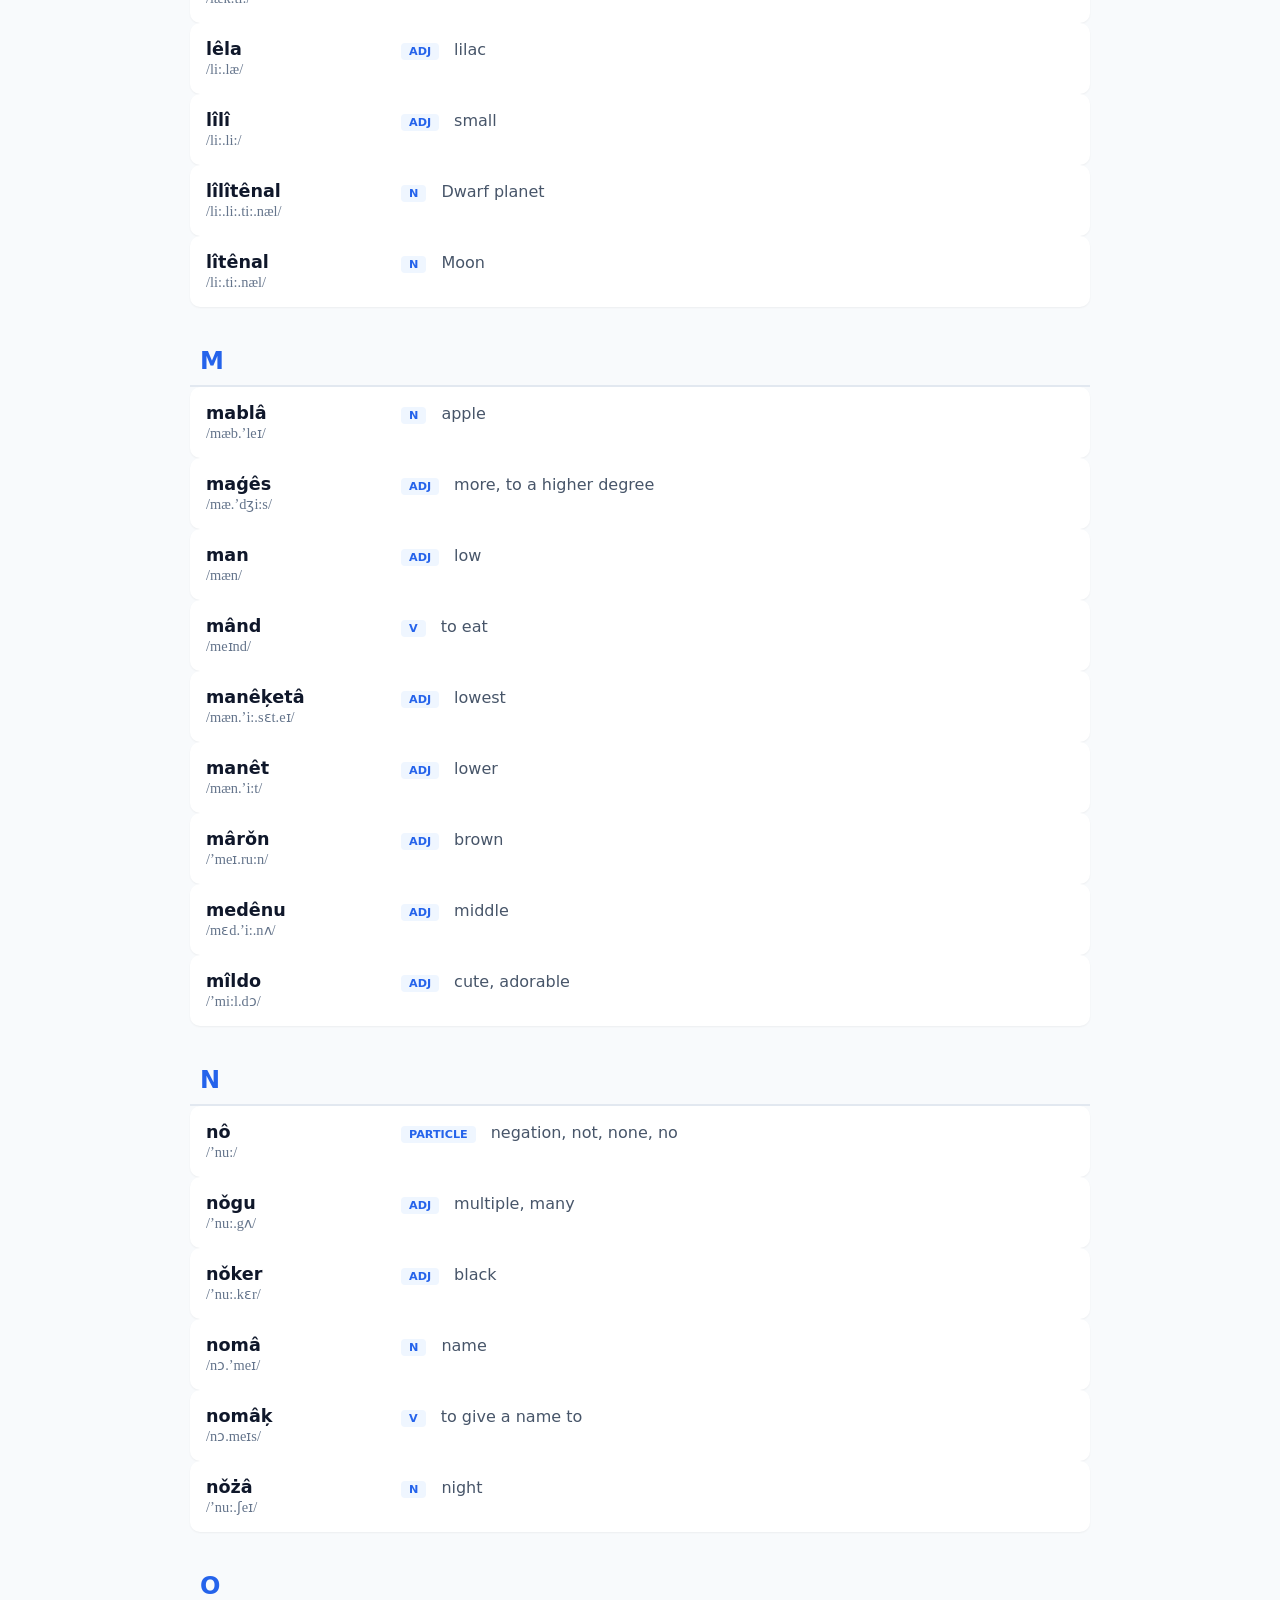
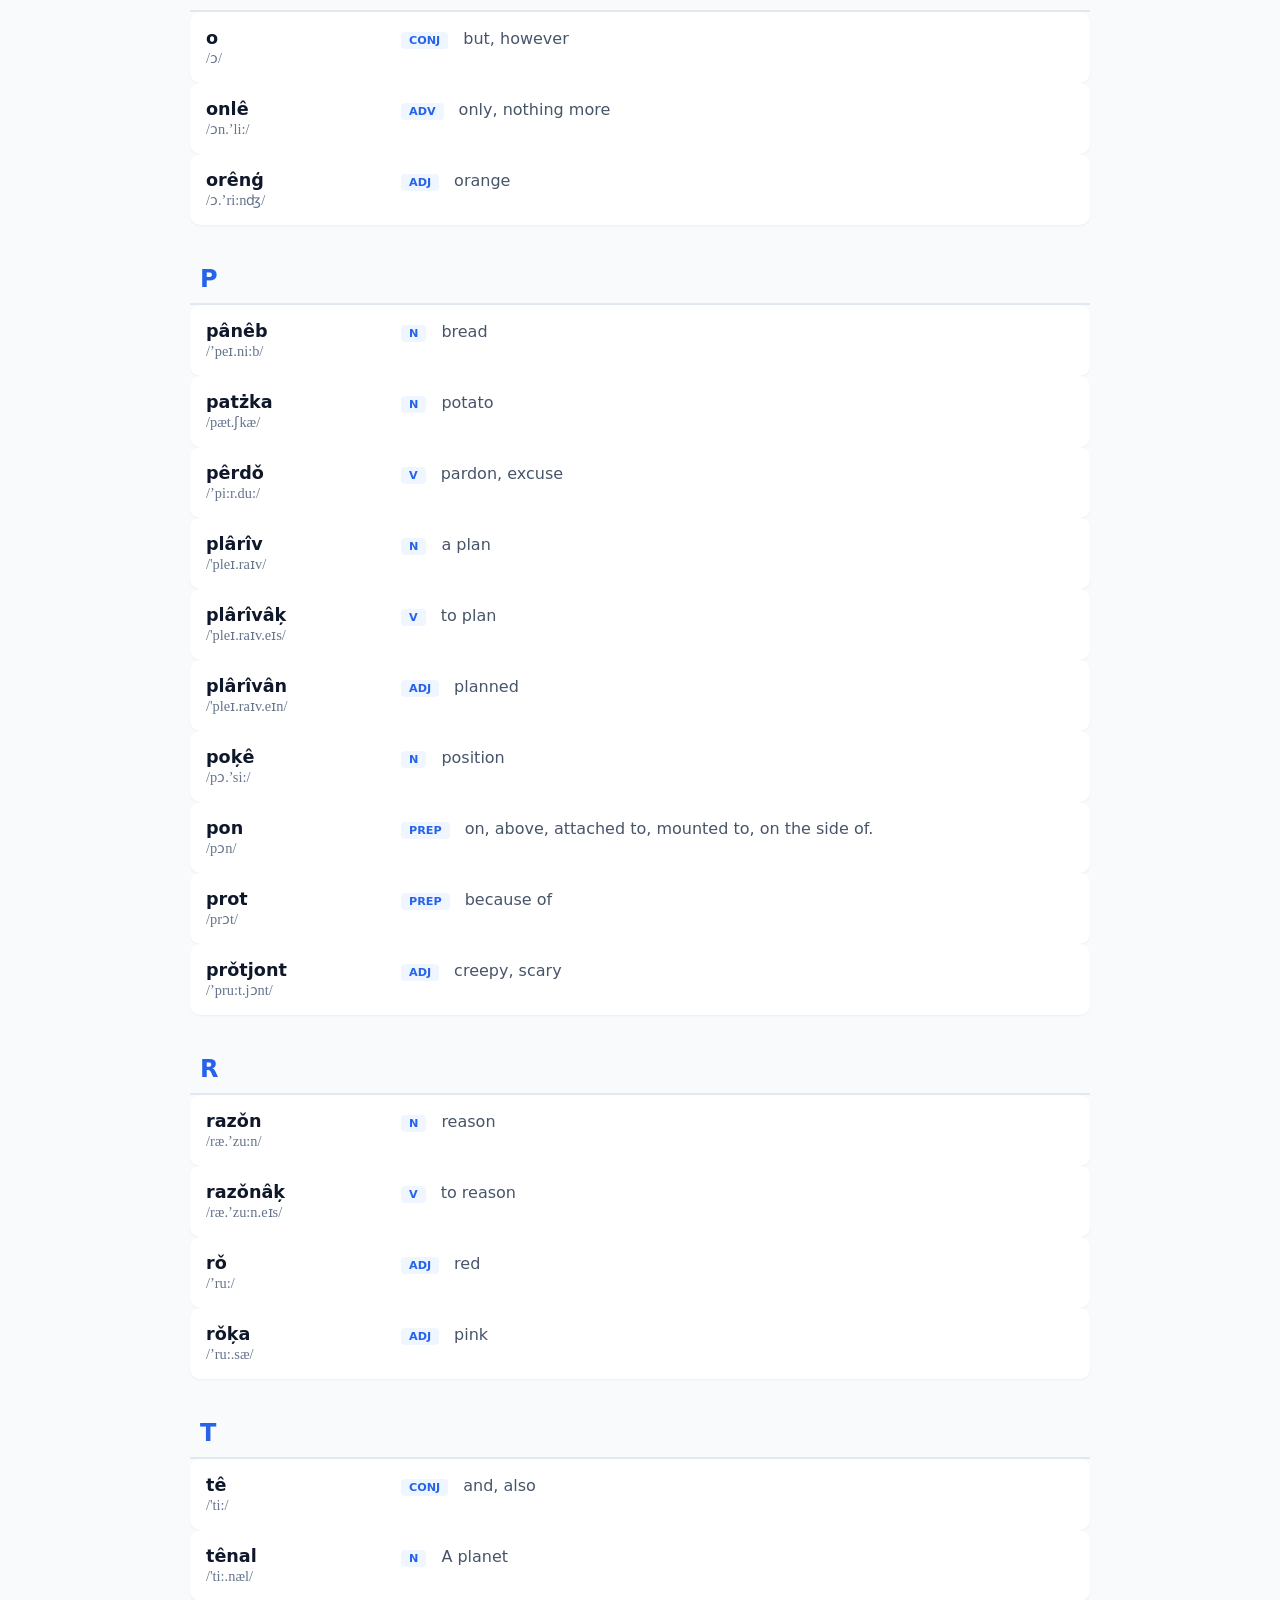
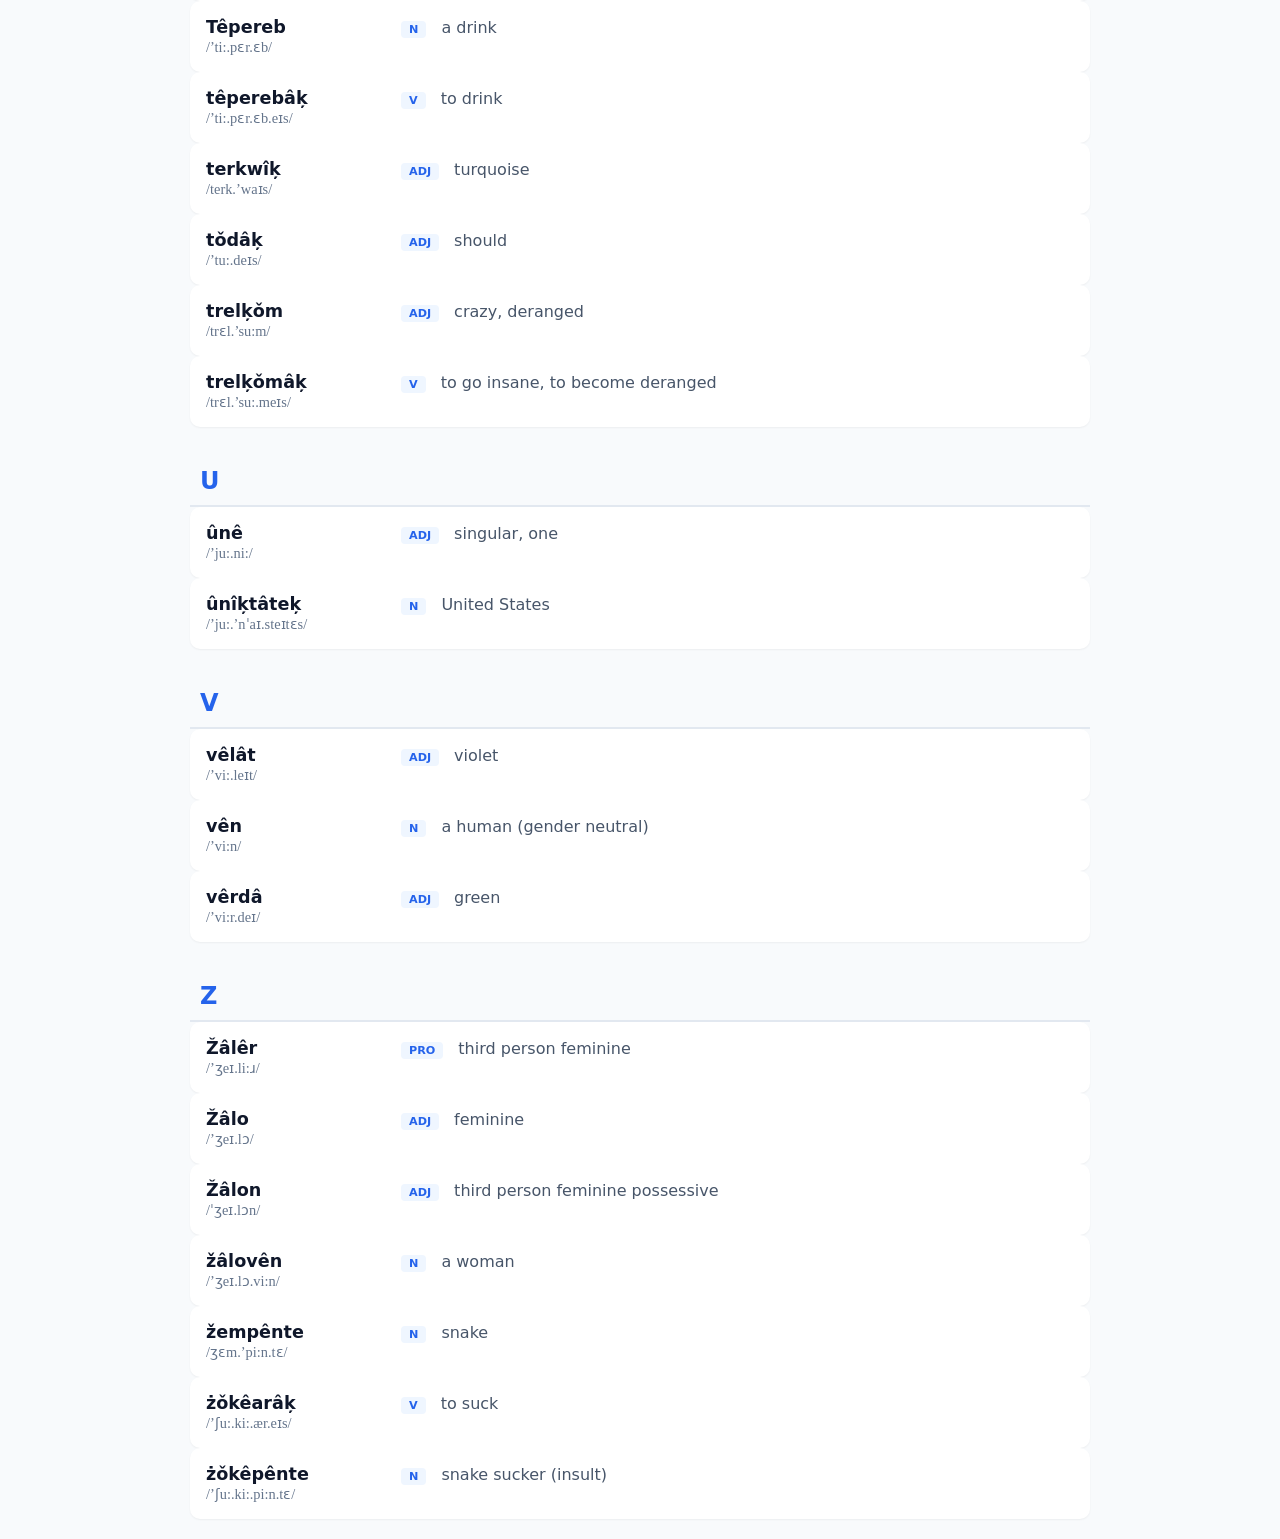
==== commit c9642a27: "Remove unused language options and dictionaries Removed Spanish, French, and Dutch language options " ====
--- a/index.html
+++ b/index.html
@@ -164,9 +164,6 @@
         <label for="langSelect">Language:</label>
         <select id="langSelect">
             <option value="en">English</option>
-            <option value="es">Español</option>
-            <option value="fr">Français</option>
-            <option value="de">Dutch</option>
         </select>
     </div>
 </div>
@@ -179,7 +176,6 @@
             <option value="all">All Parts of Speech</option>
         </select>
         <div class="stats" id="stats">Total Words: 0</div>
-        <div><p>Non-English translation made using Claude AI</p></div>
         <button onclick="window.location.href='êde.pdf'">Documentation</button>
     </div>
 
@@ -192,10 +188,7 @@
 
     // Language file configuration
     const languageFiles = {
-        'en': 'dictionary-en.json',
-        'es': 'dictionary-es.json',
-        'fr': 'dictionary-fr.json',
-        'de': 'dictionary-de.json'
+        'en': 'dictionary-en.json'
     };
 
     function normalize(str) {
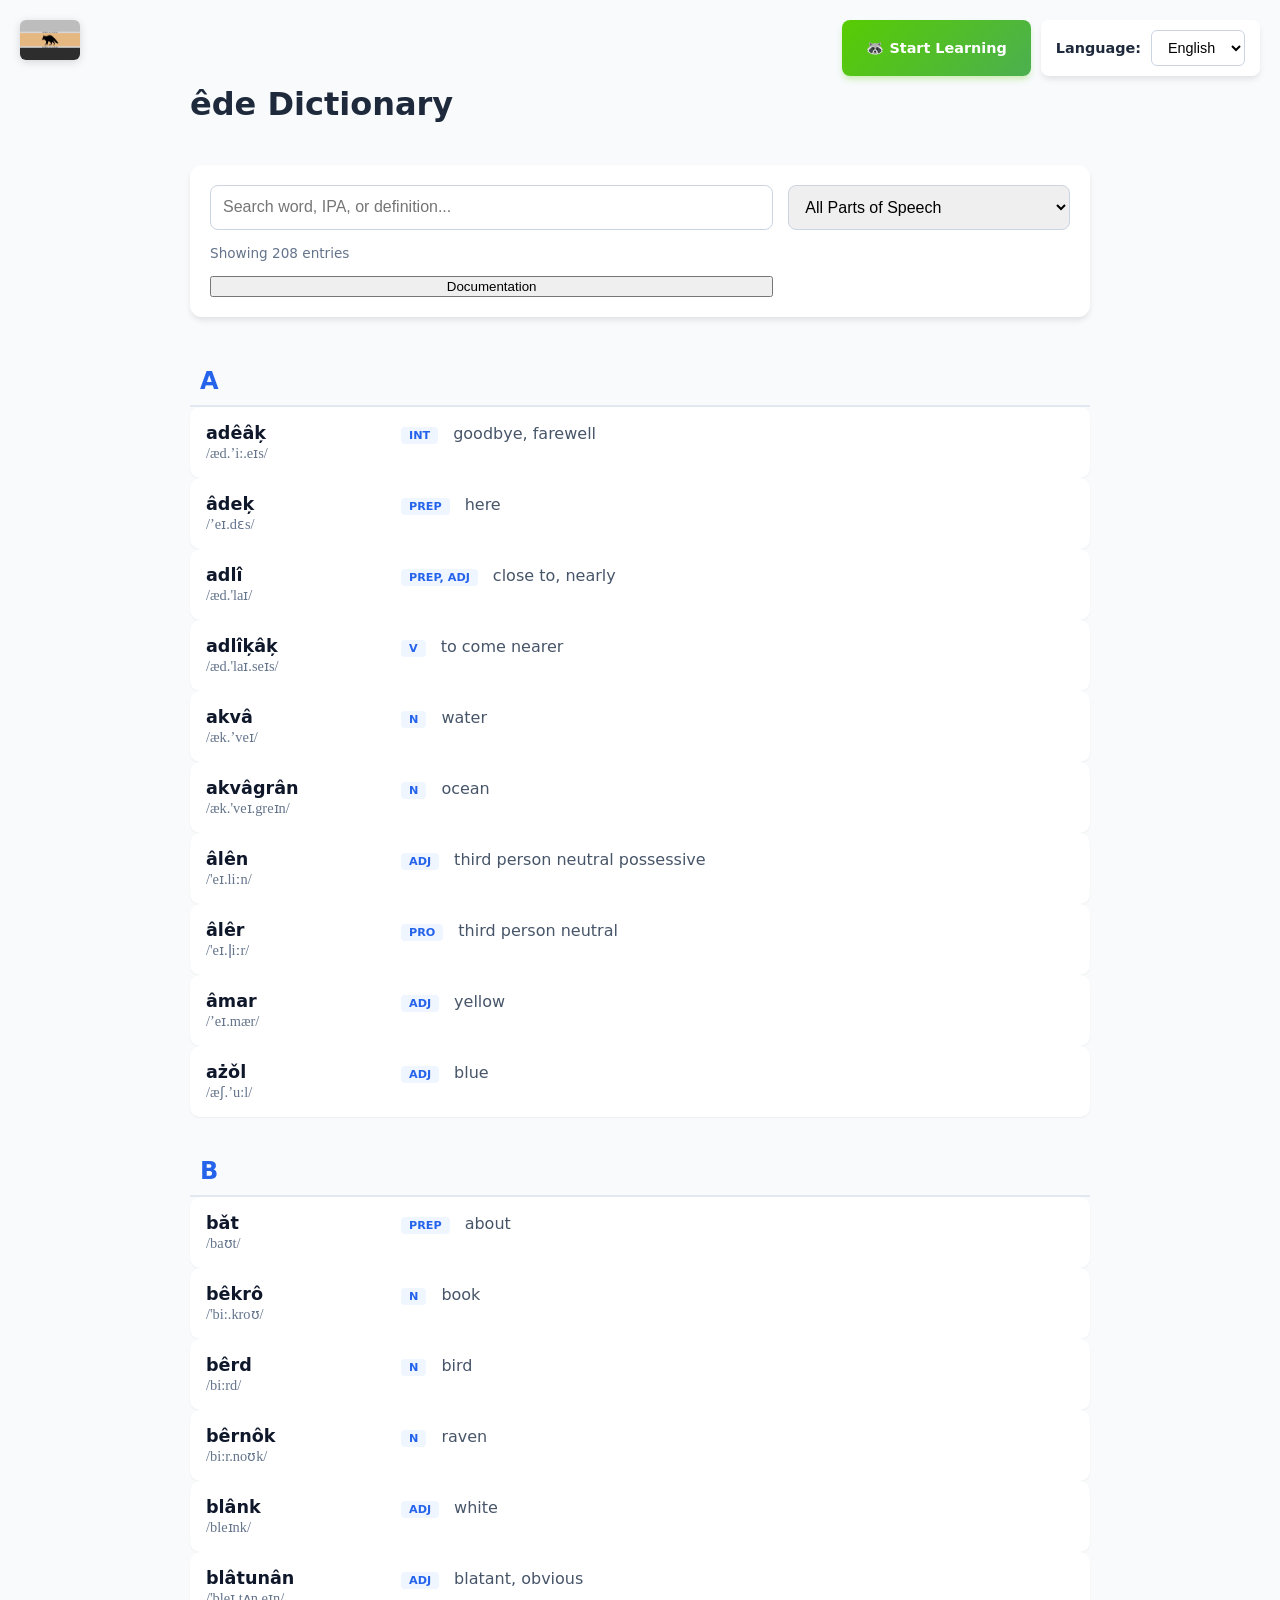
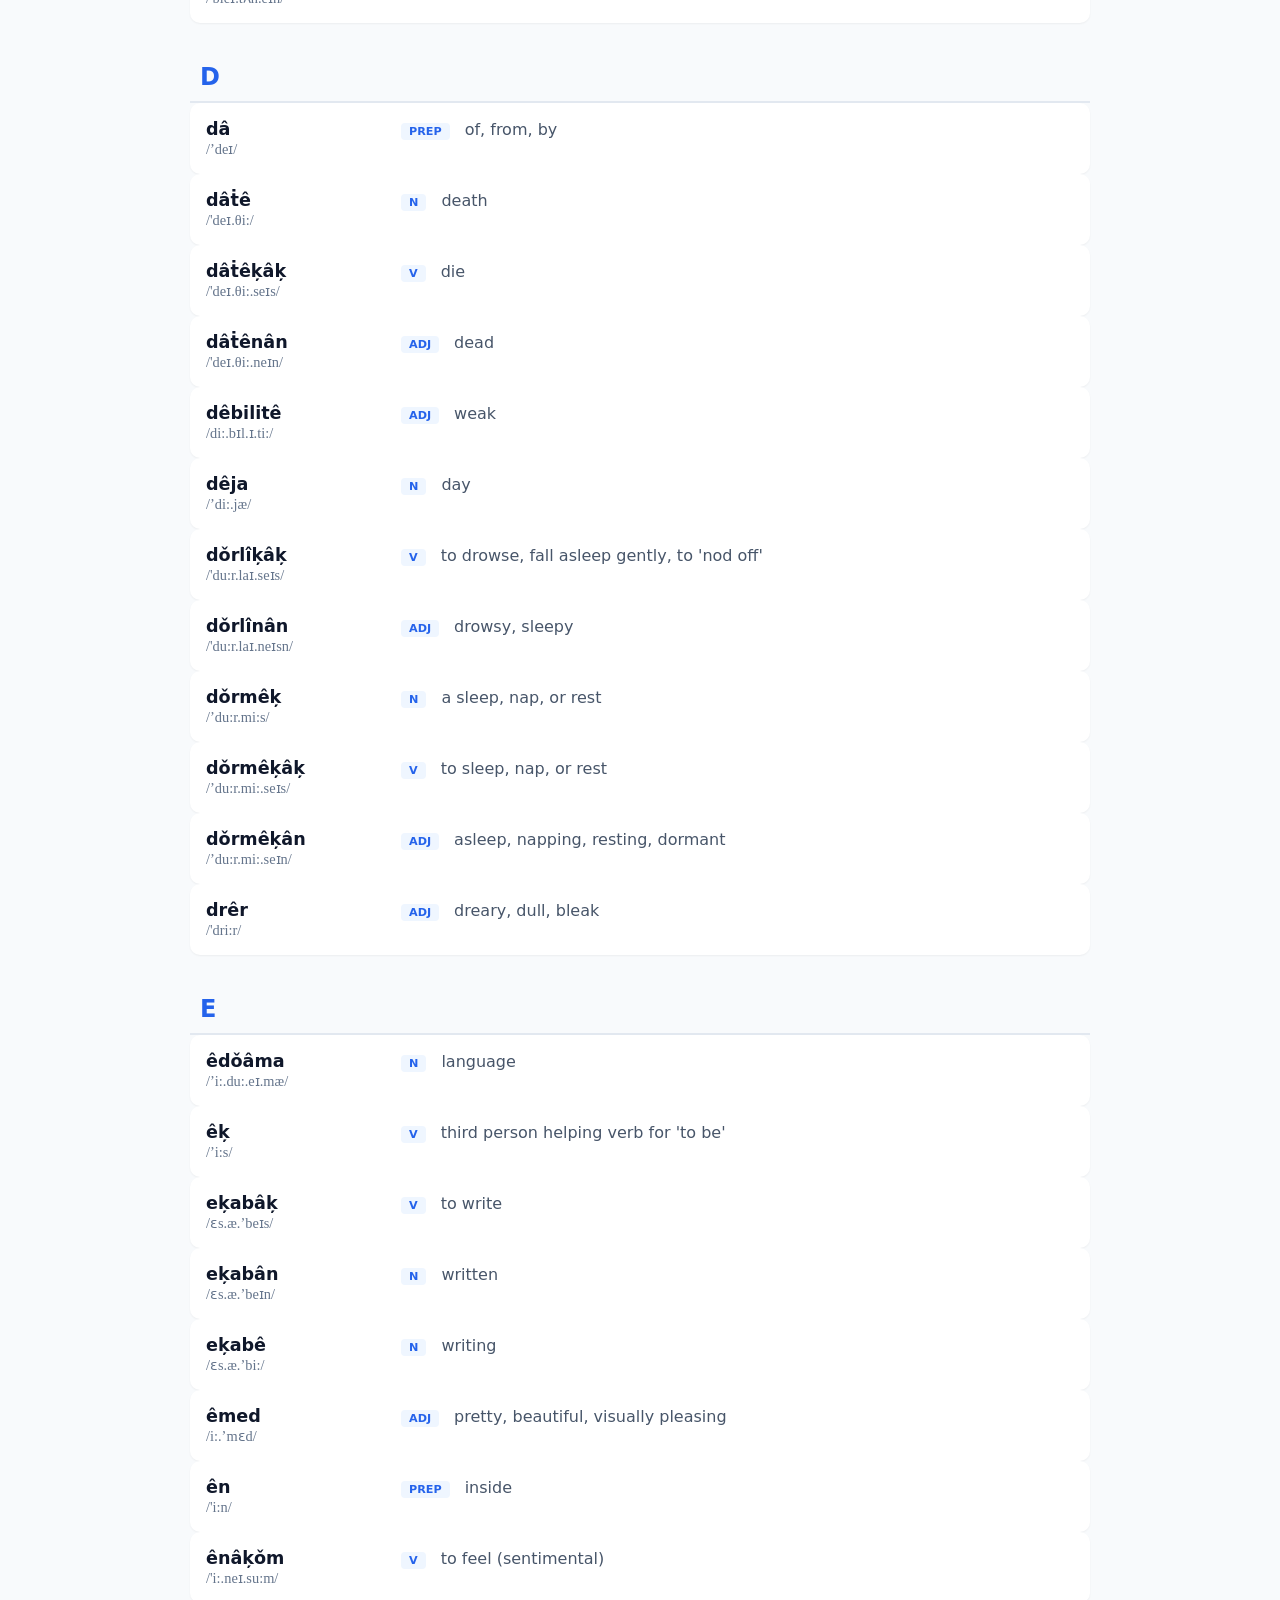
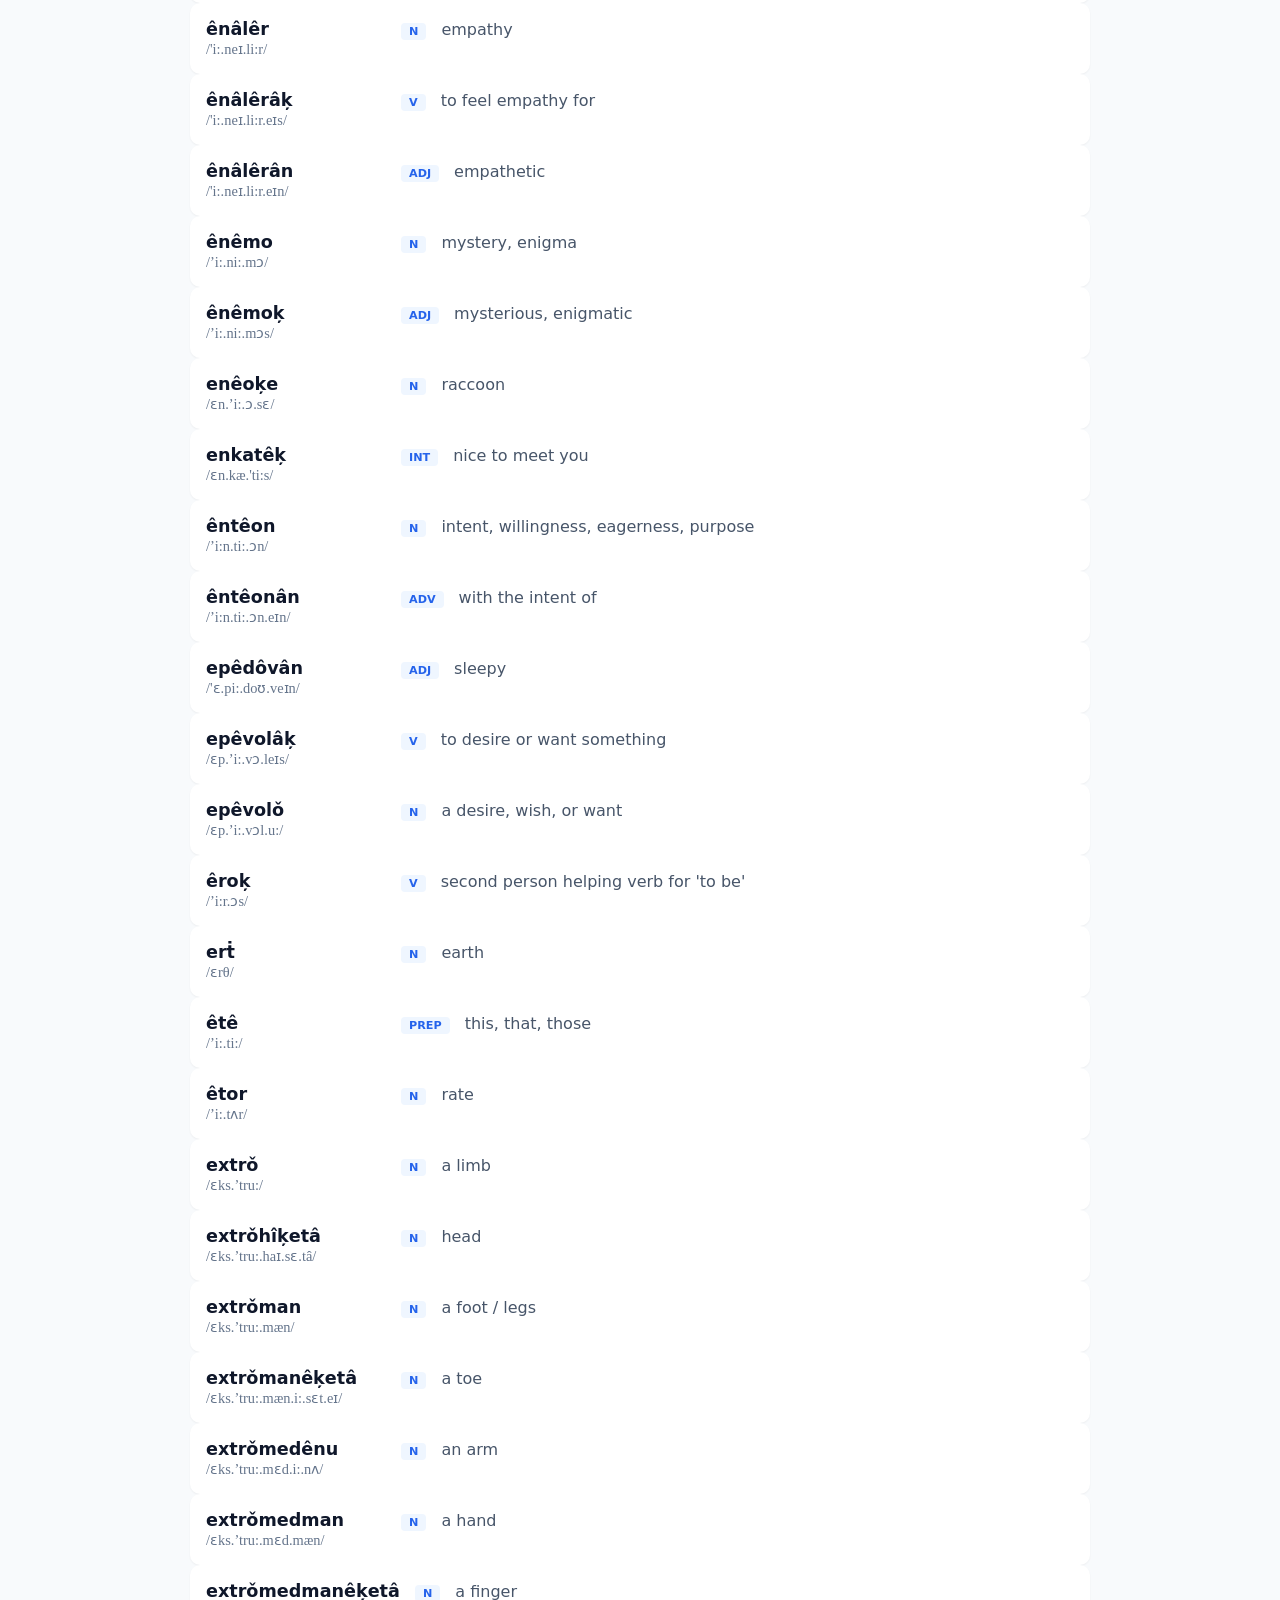
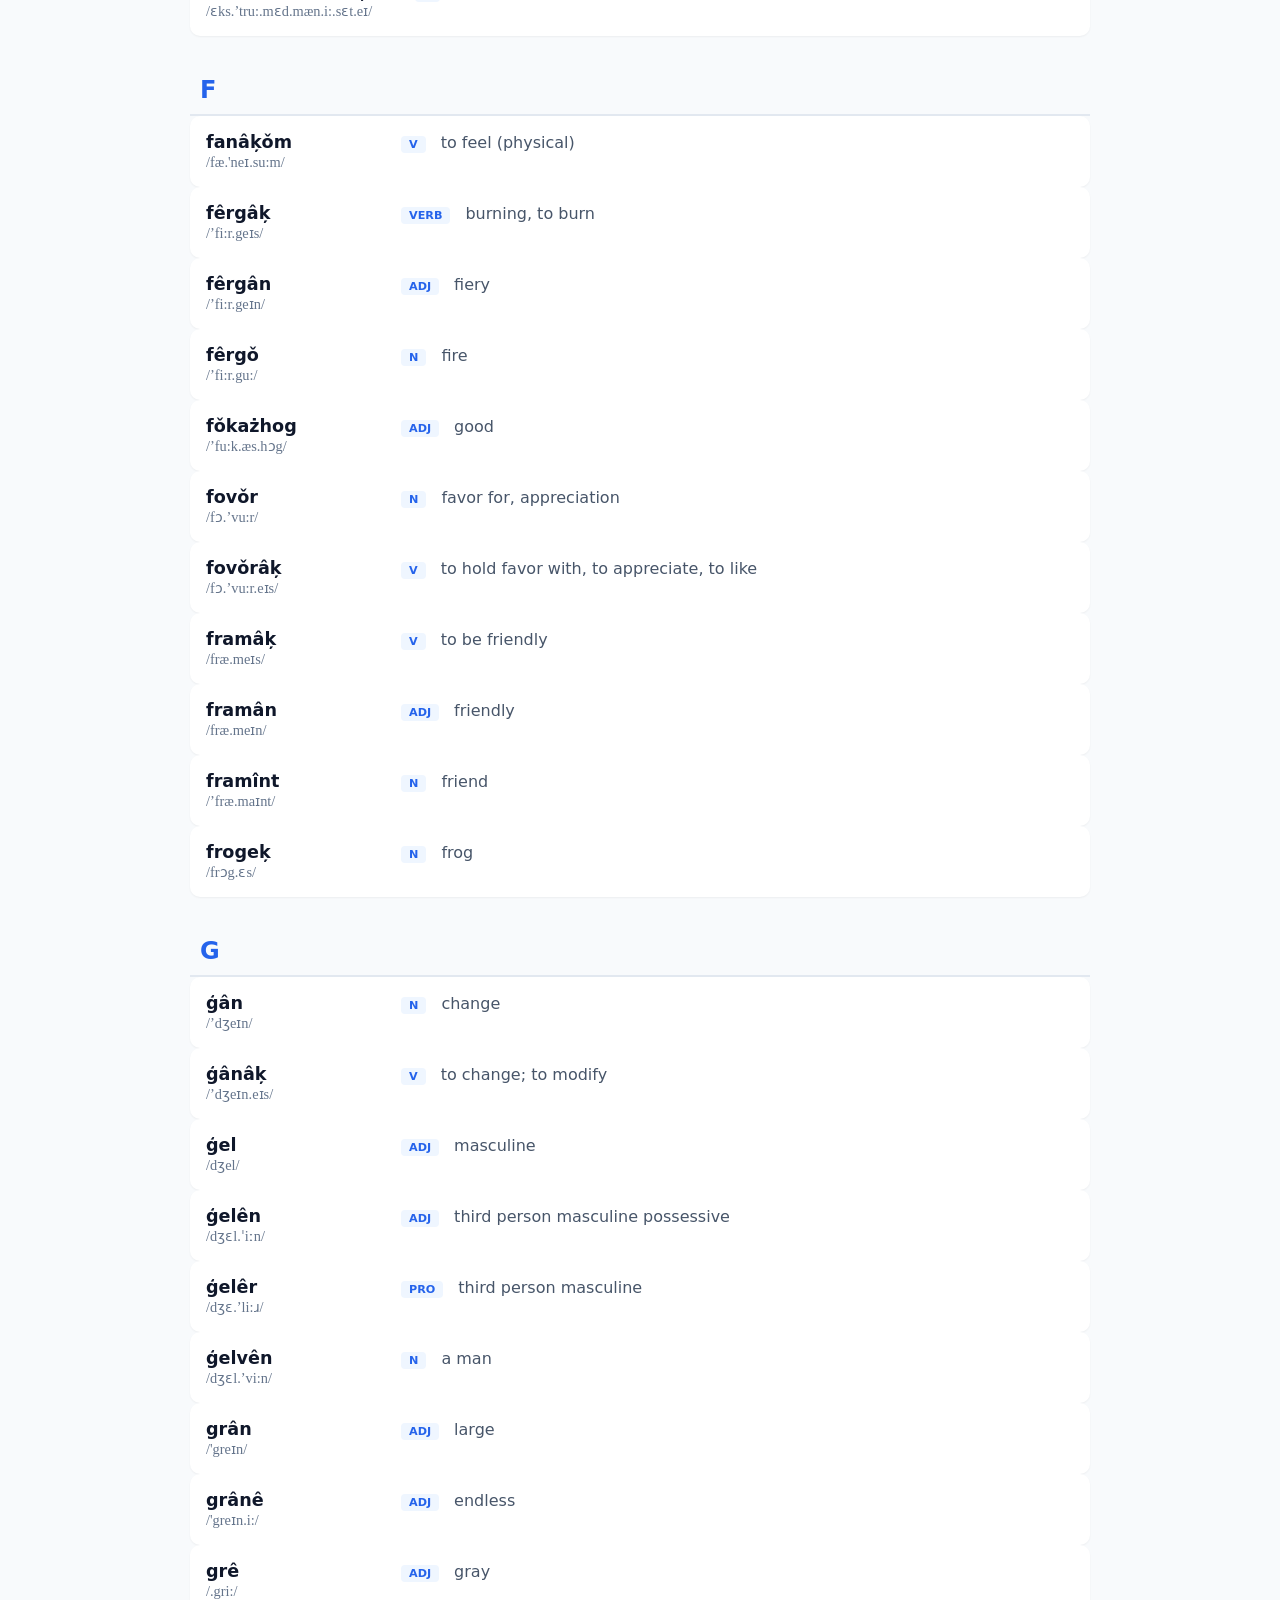
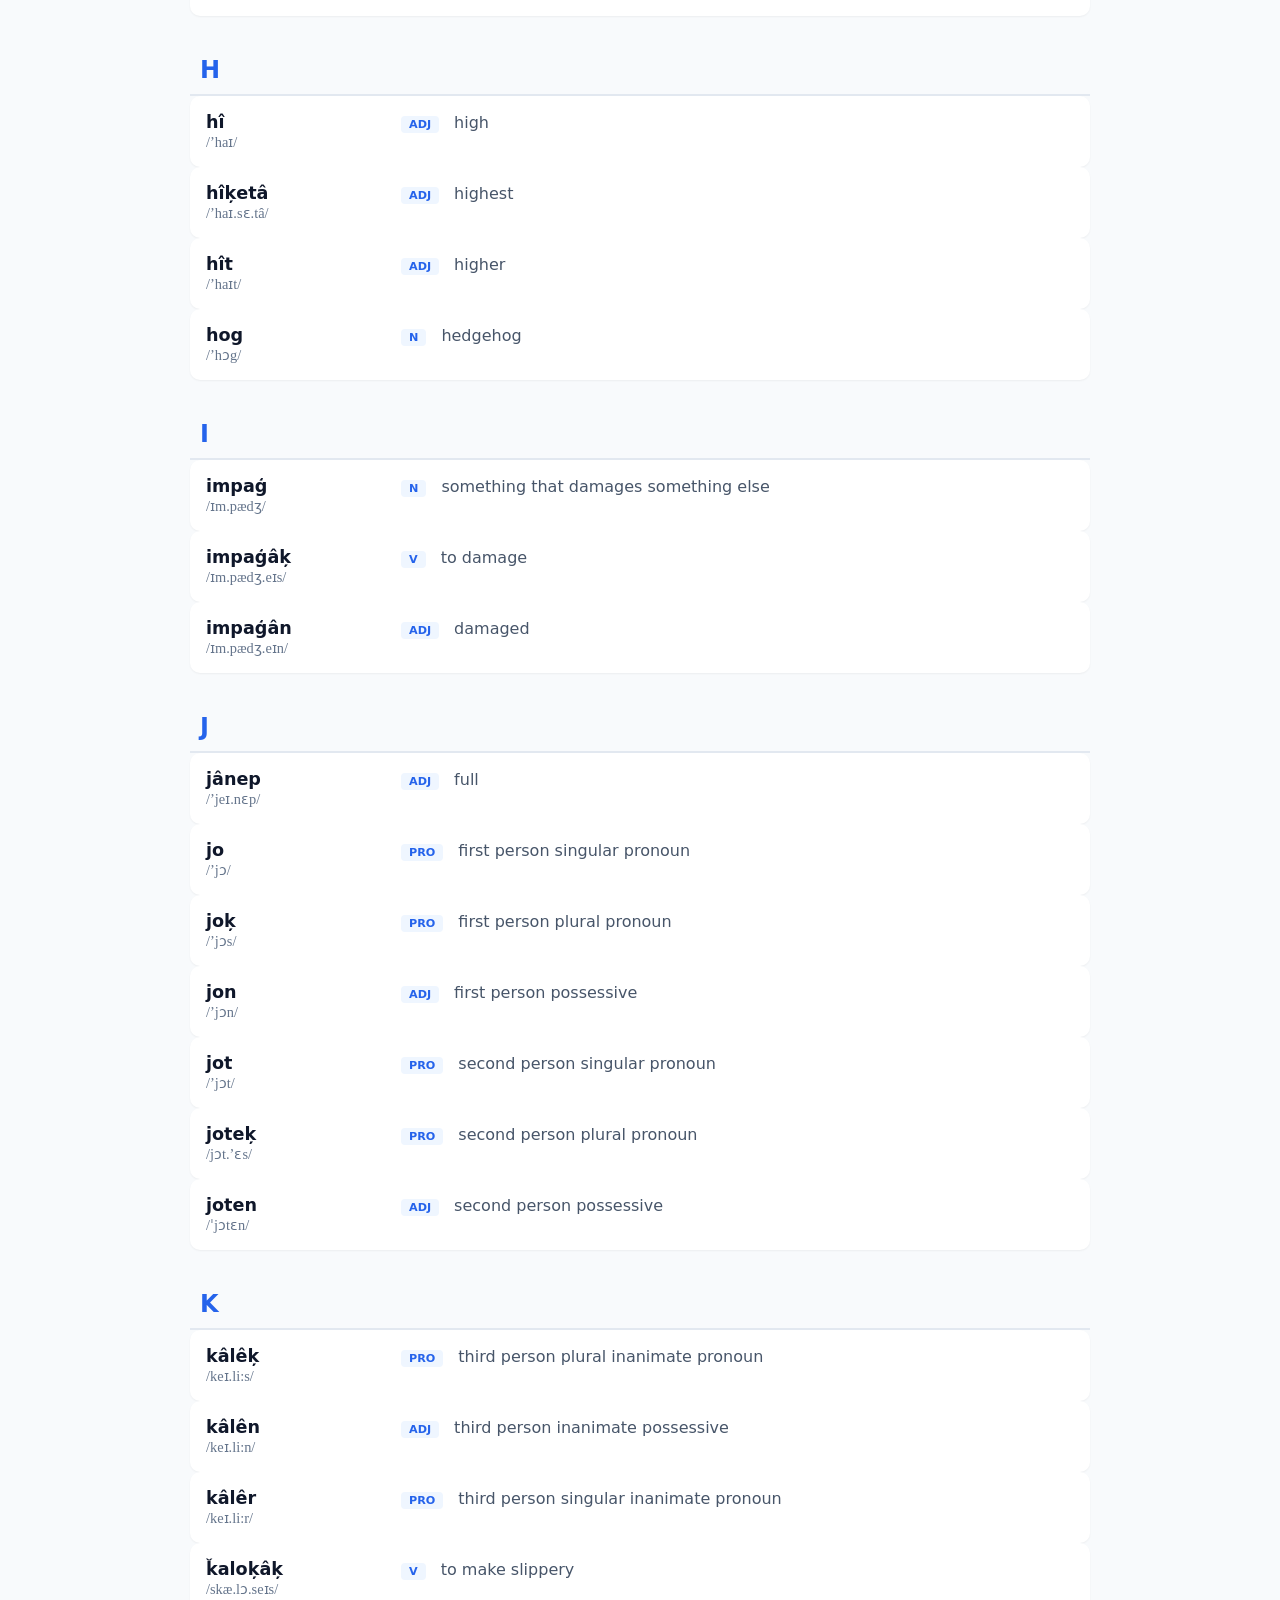
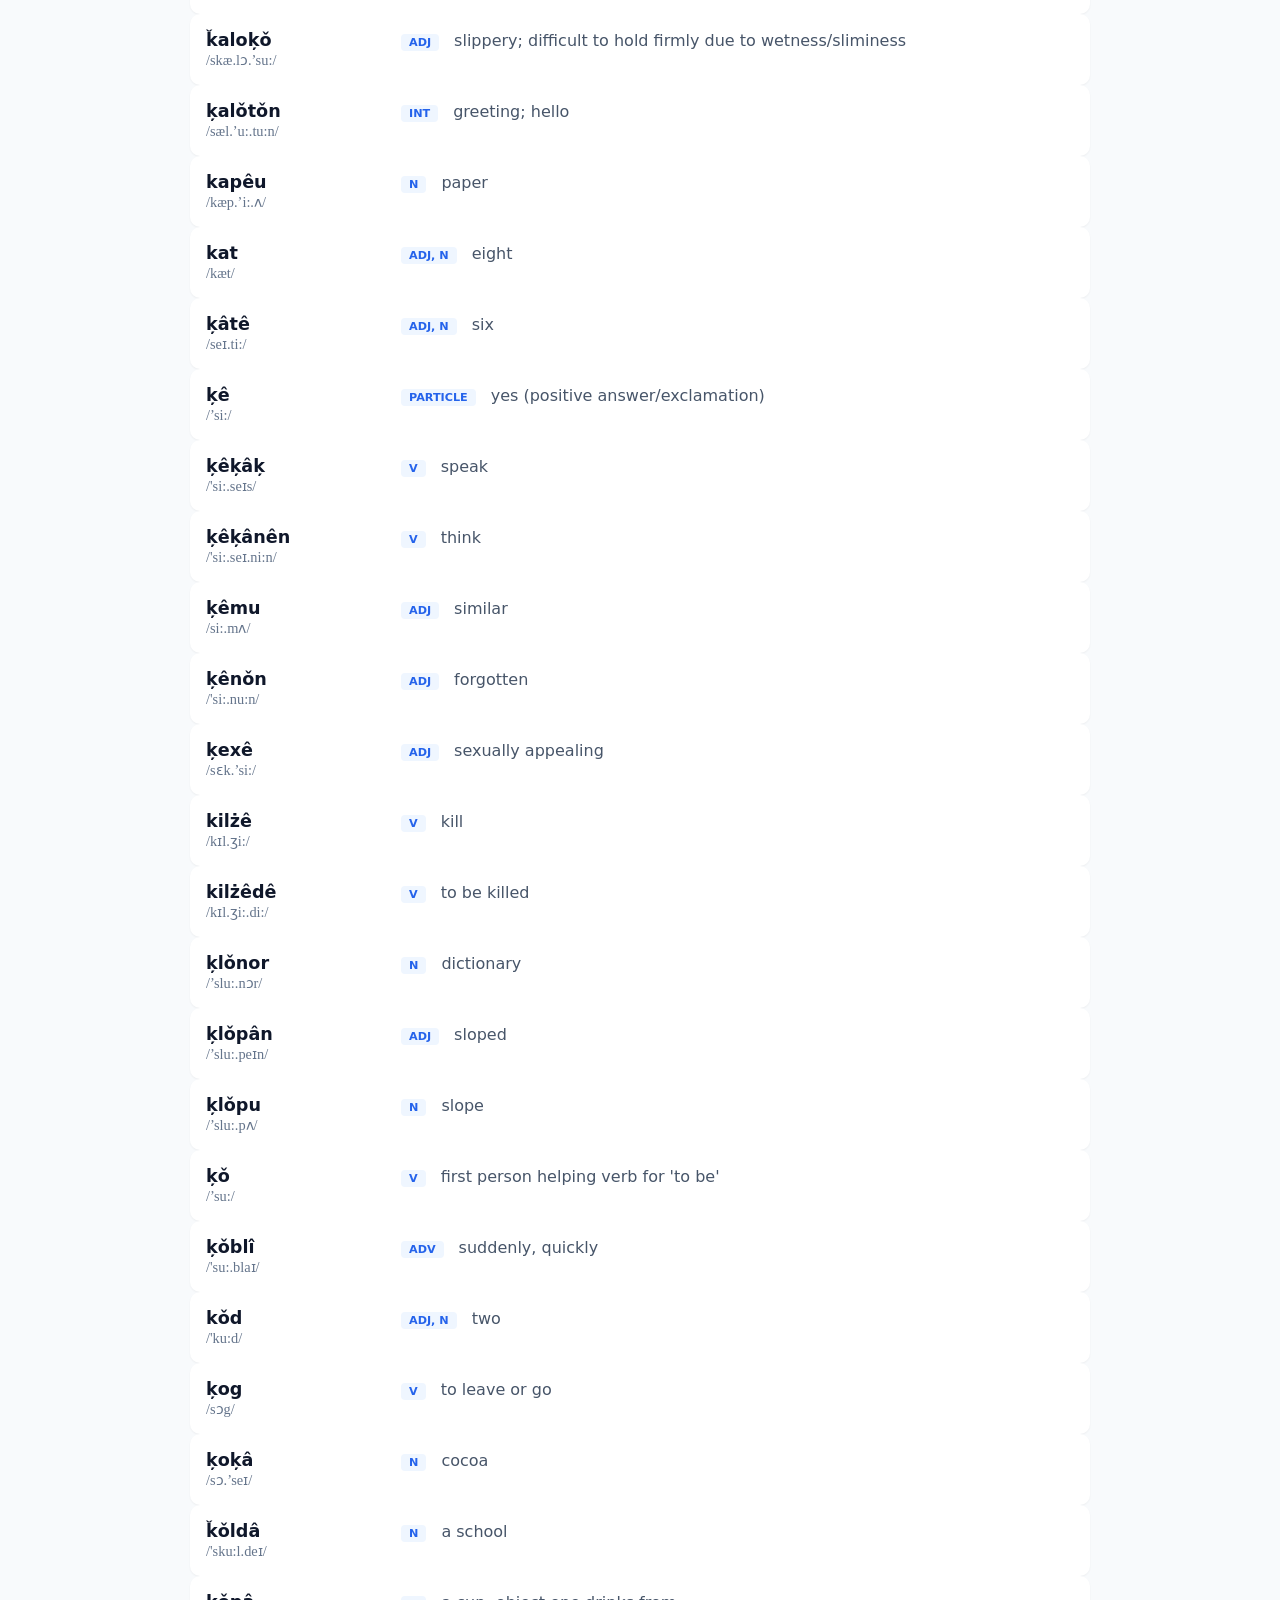
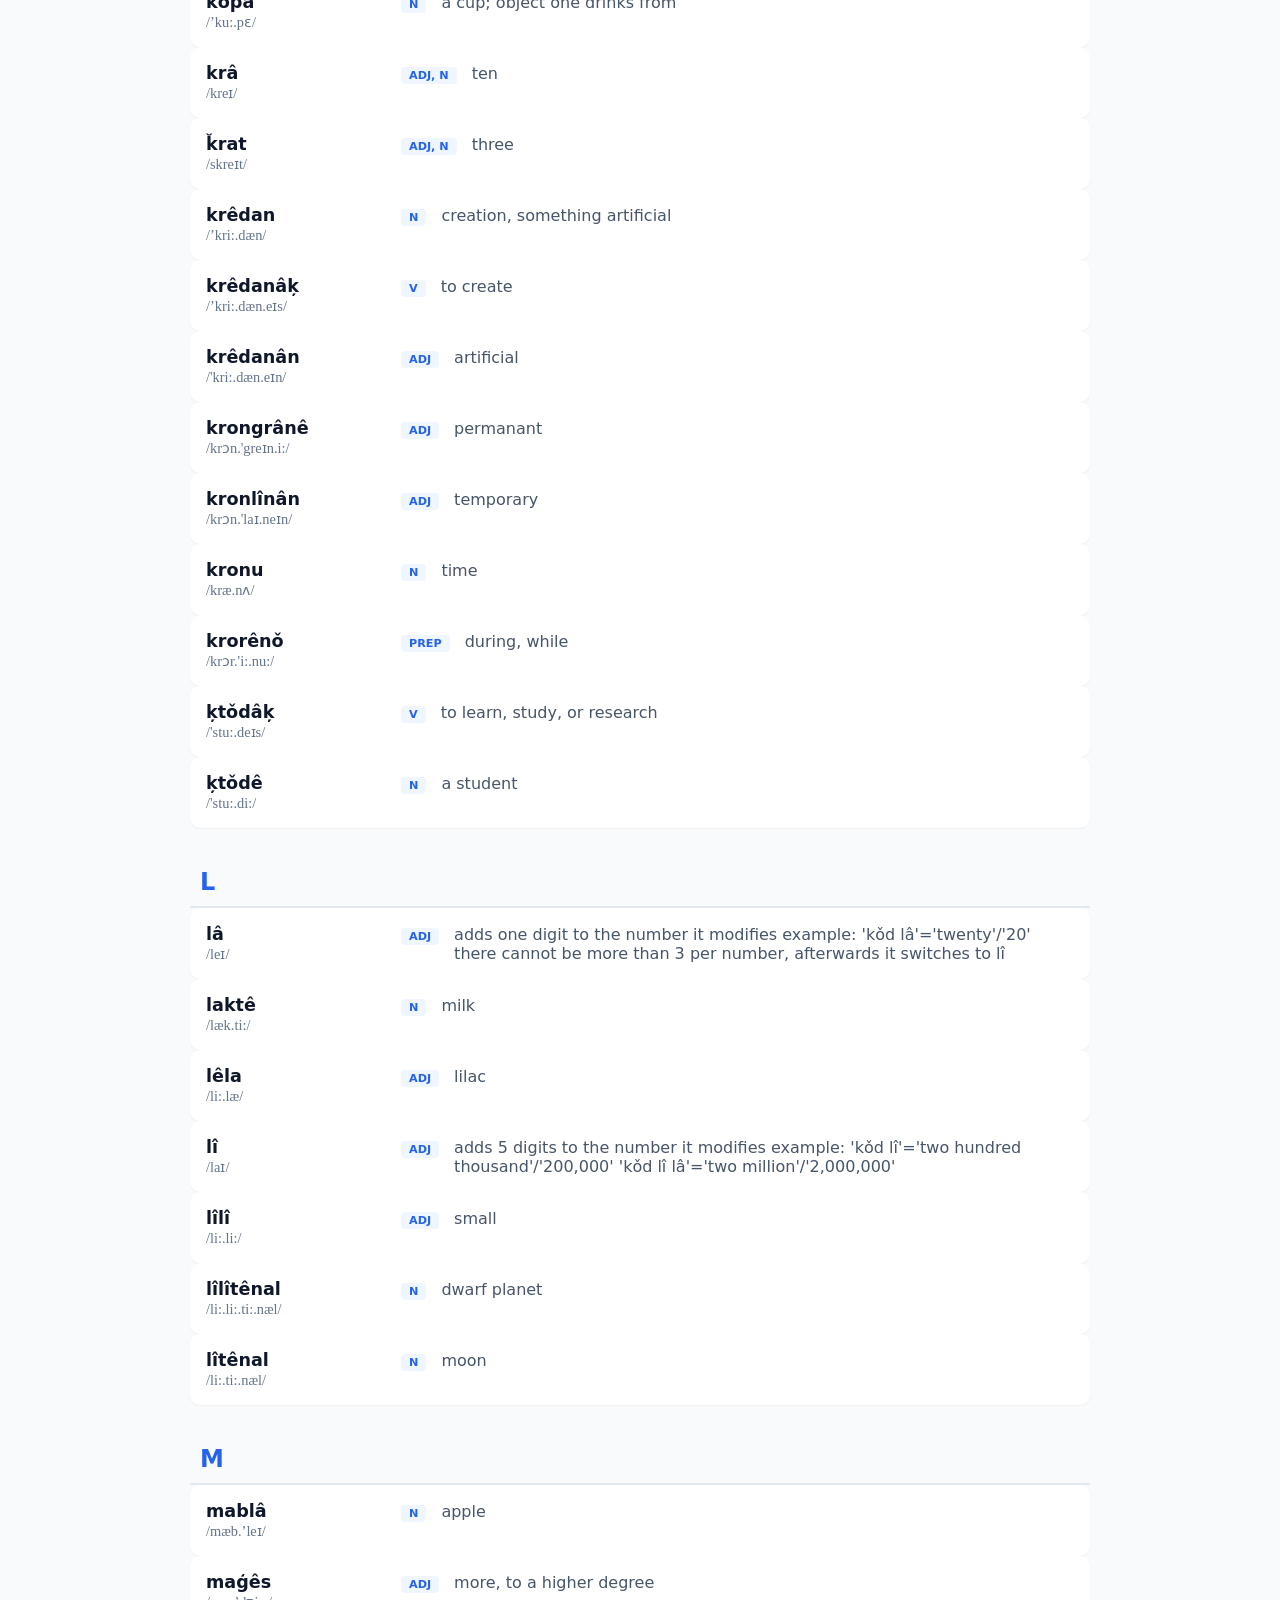
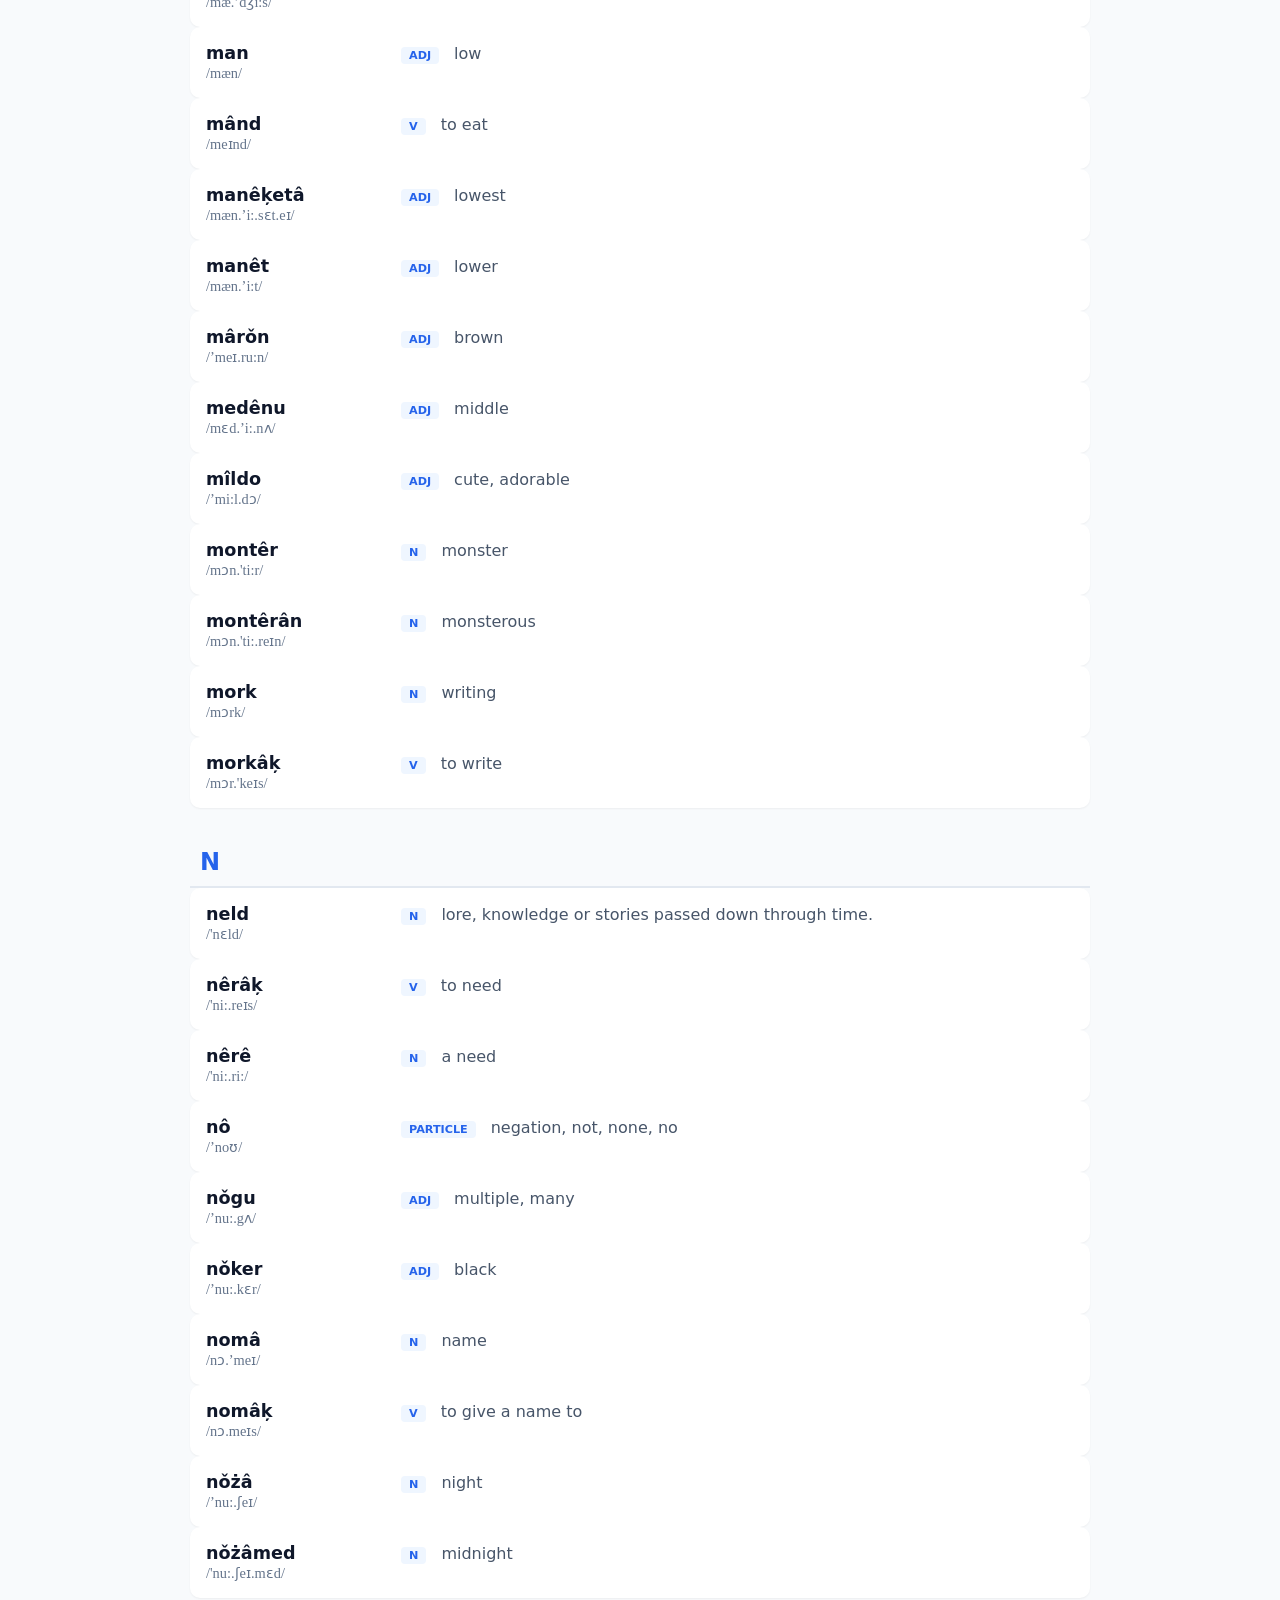
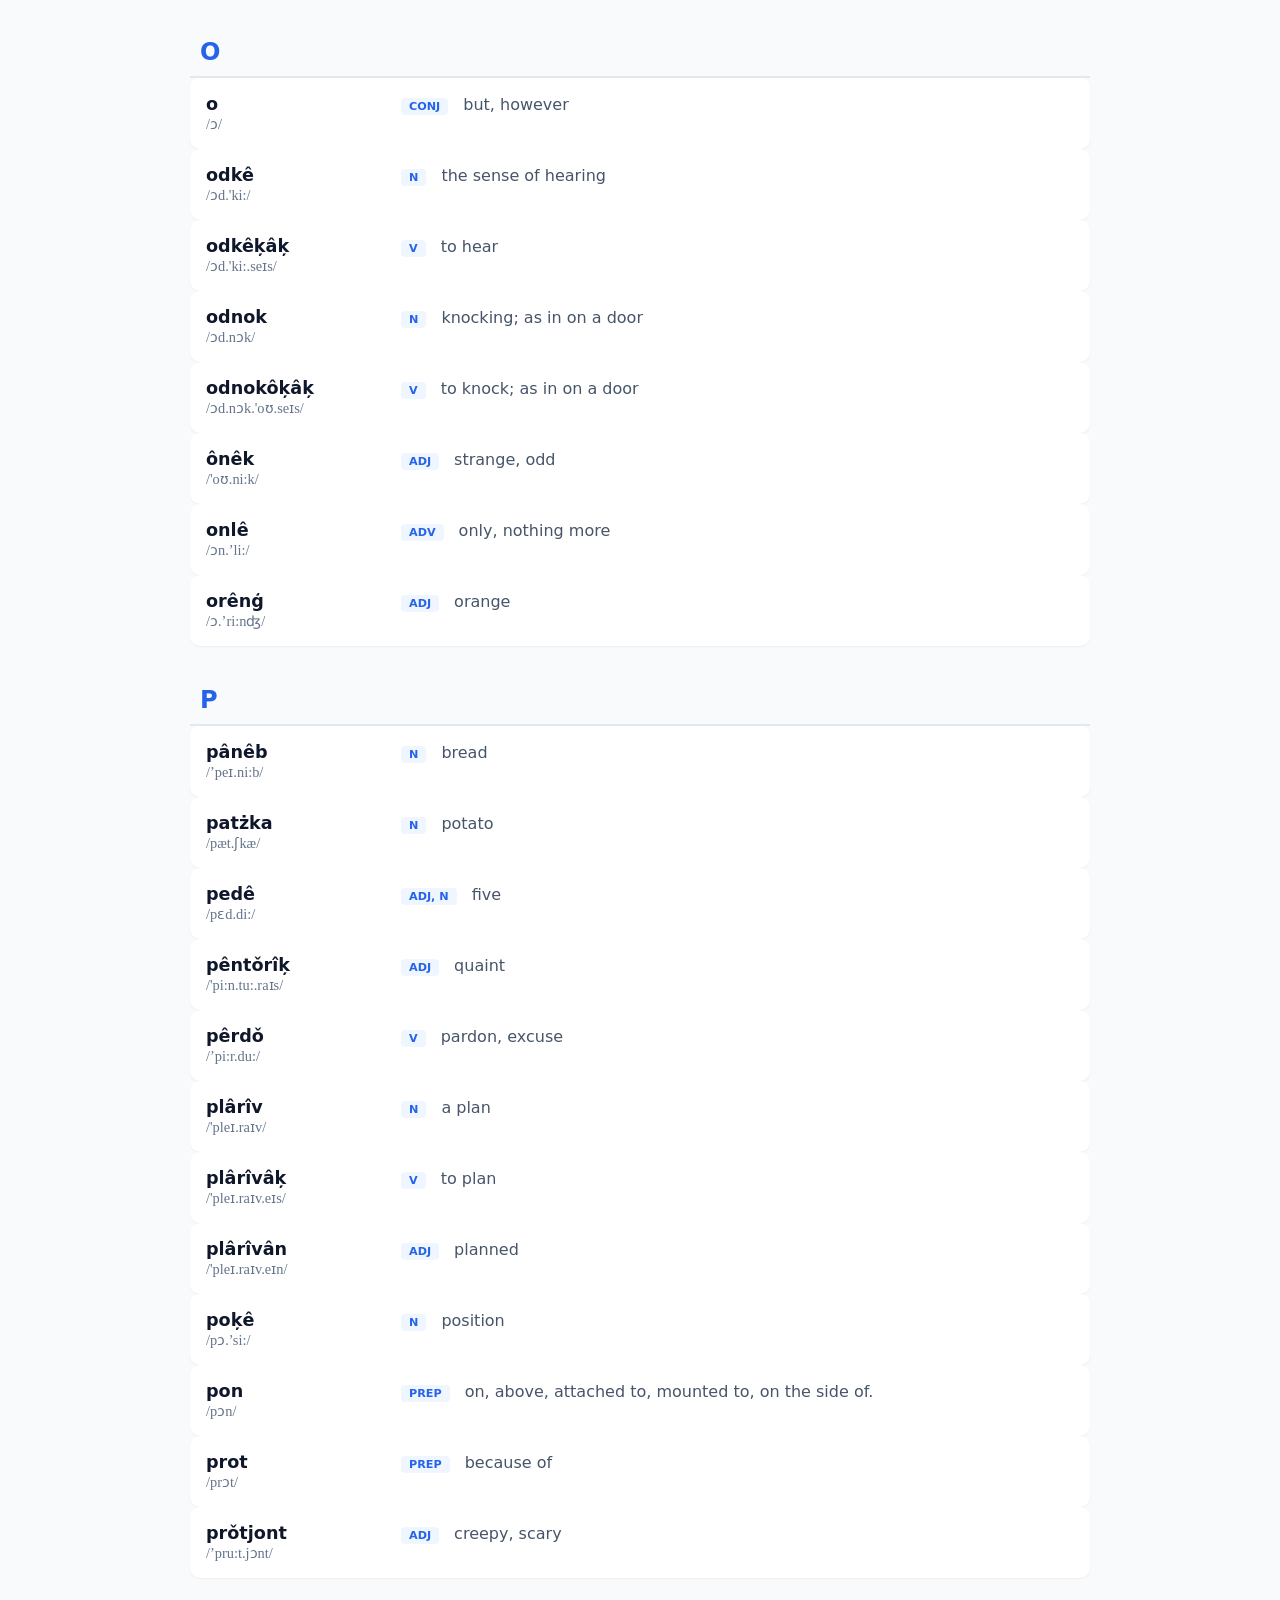
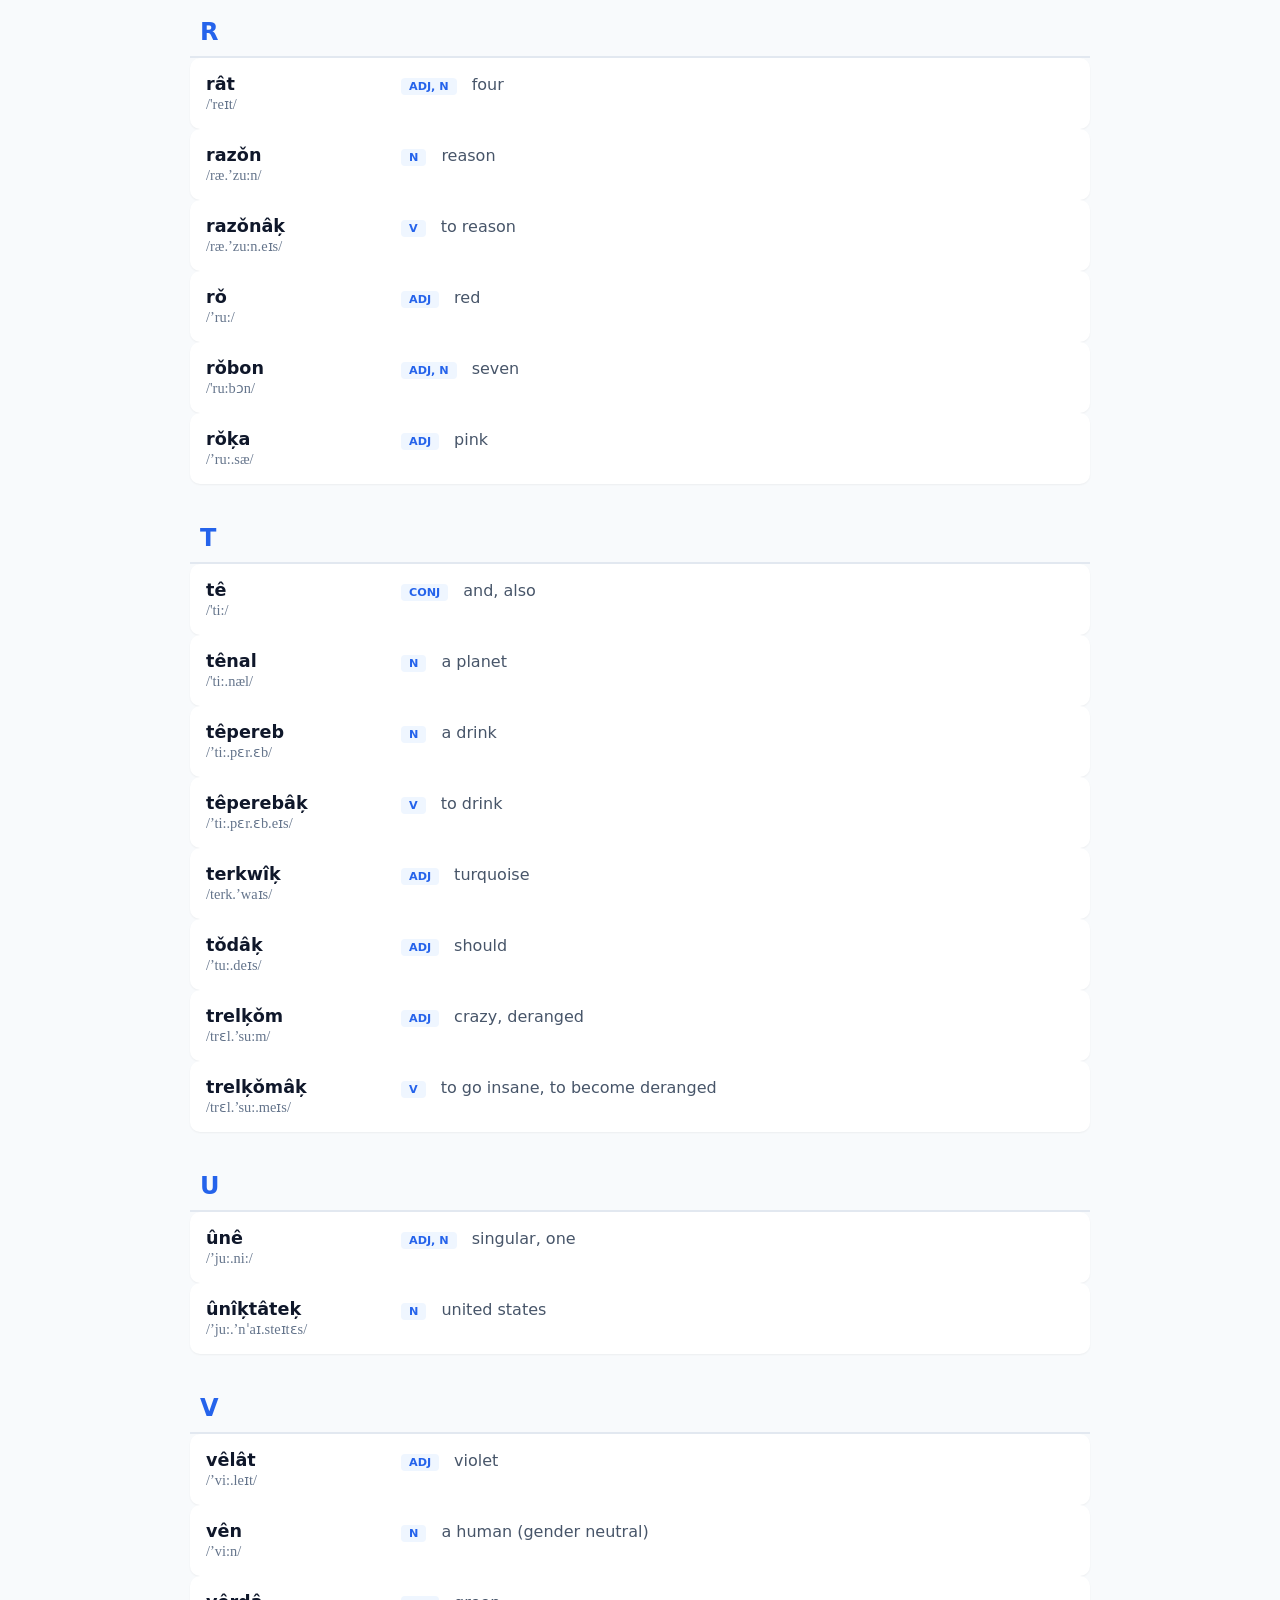
==== commit 134f130f: "Change header title from 'Lexicon' to 'Dictionary'" ====
--- a/index.html
+++ b/index.html
@@ -169,7 +169,7 @@
 </div>
 
 <div class="container">
-    <header><h1>êde Lexicon</h1></header>
+    <header><h1>êde Dictionary</h1></header>
     <div class="controls">
         <input type="text" id="searchInput" placeholder="Search word, IPA, or definition...">
         <select id="posFilter">
